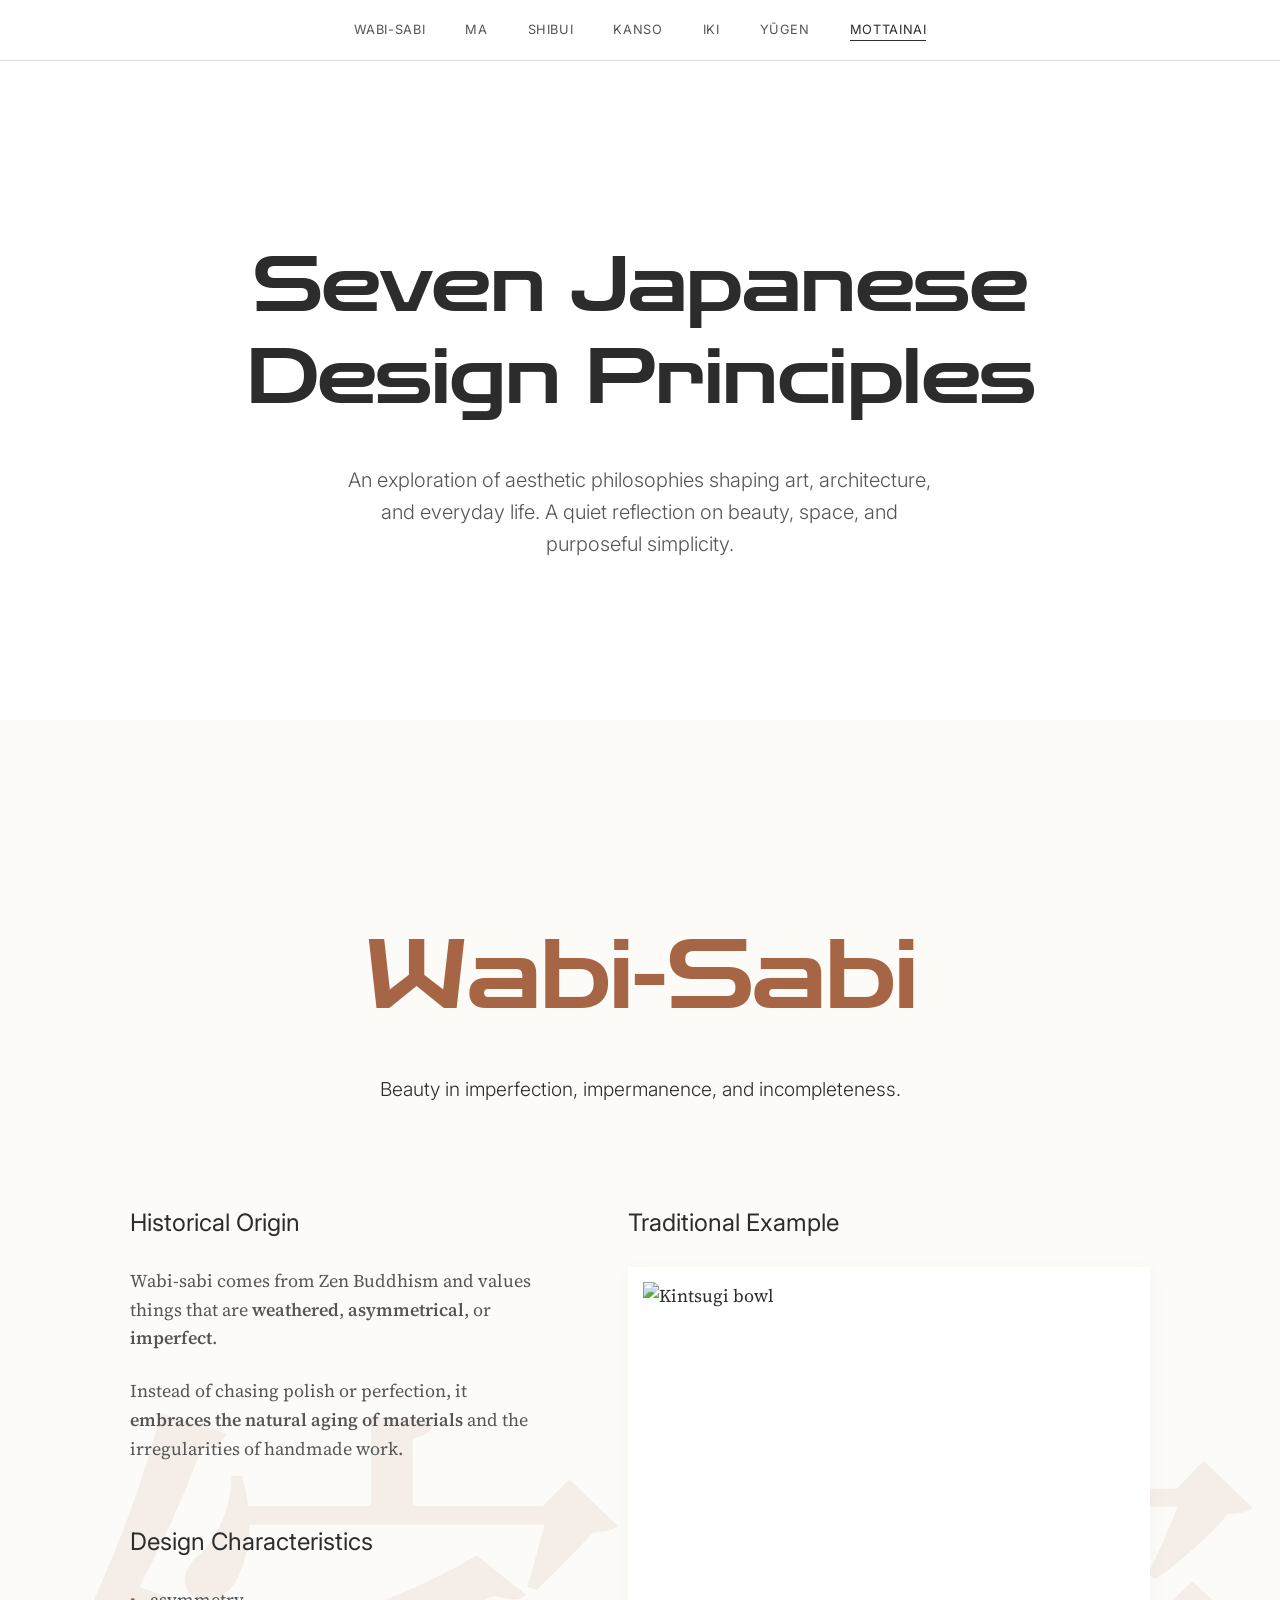
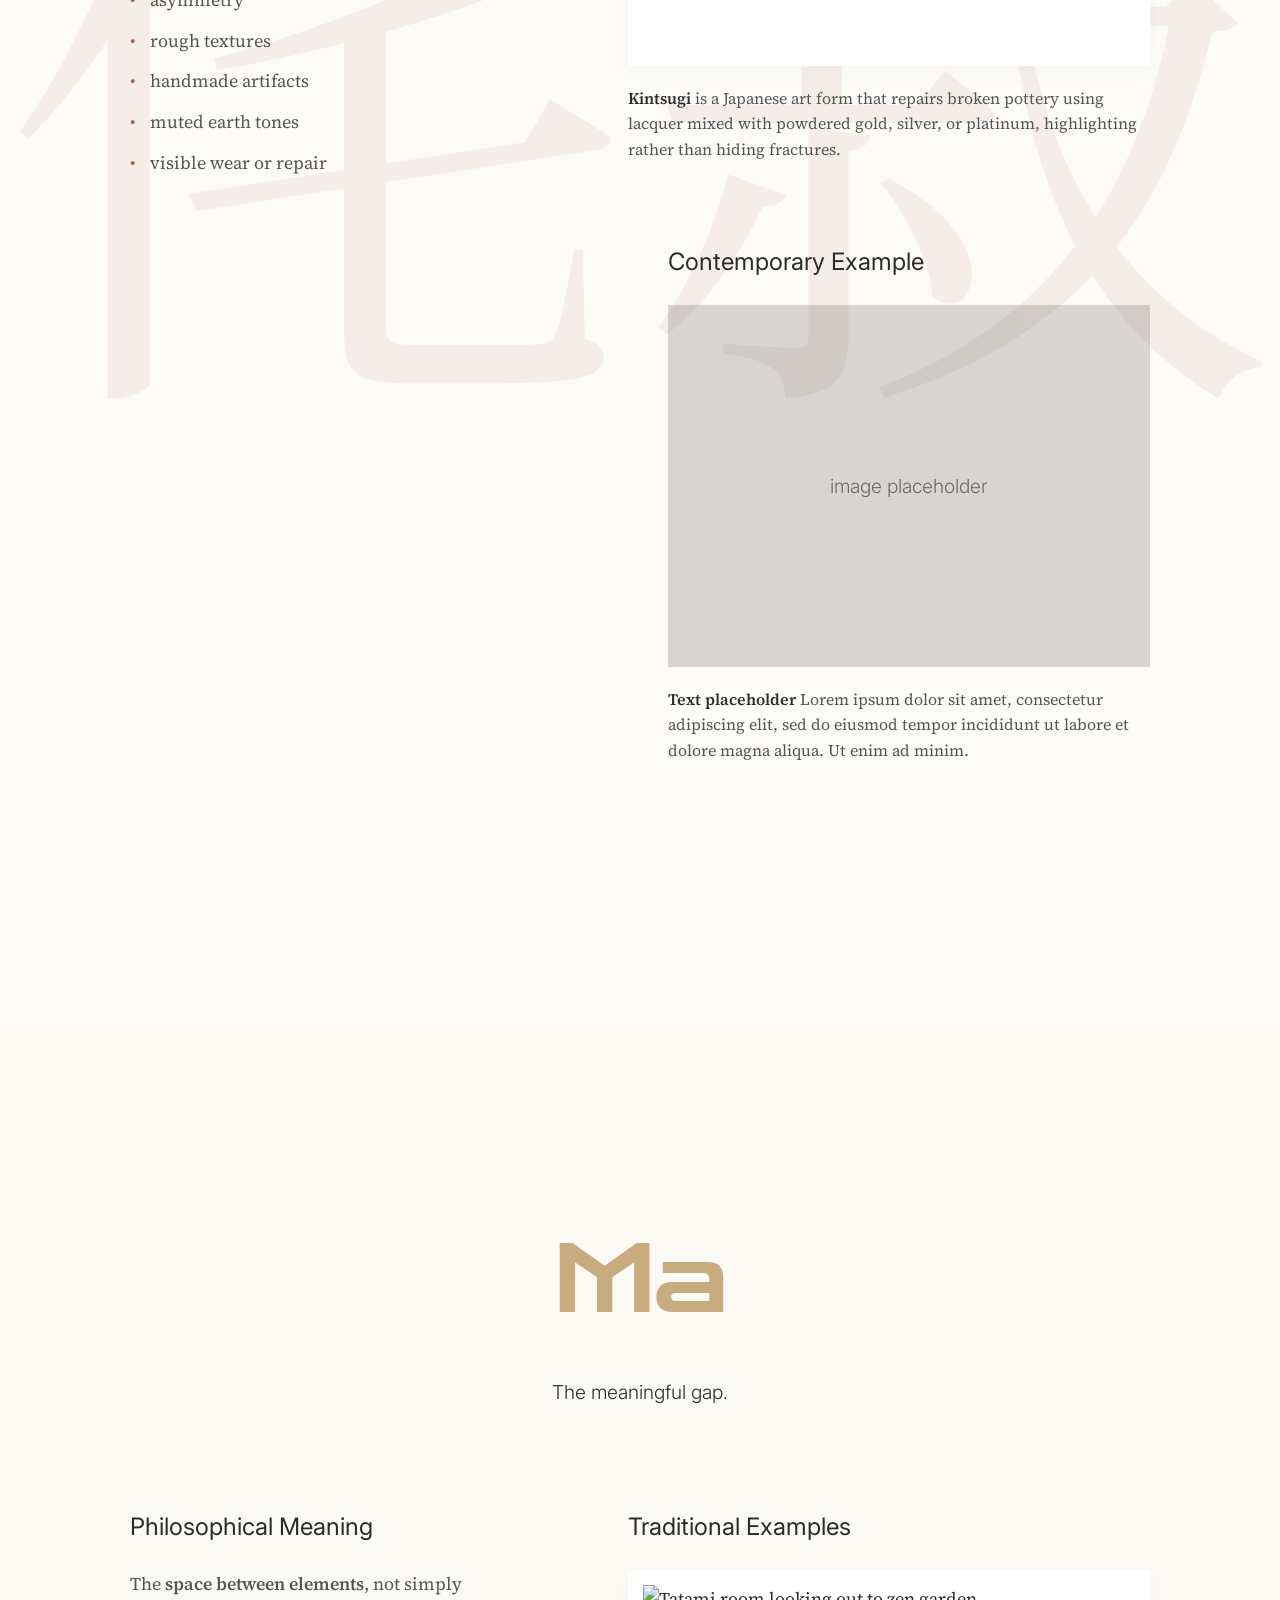
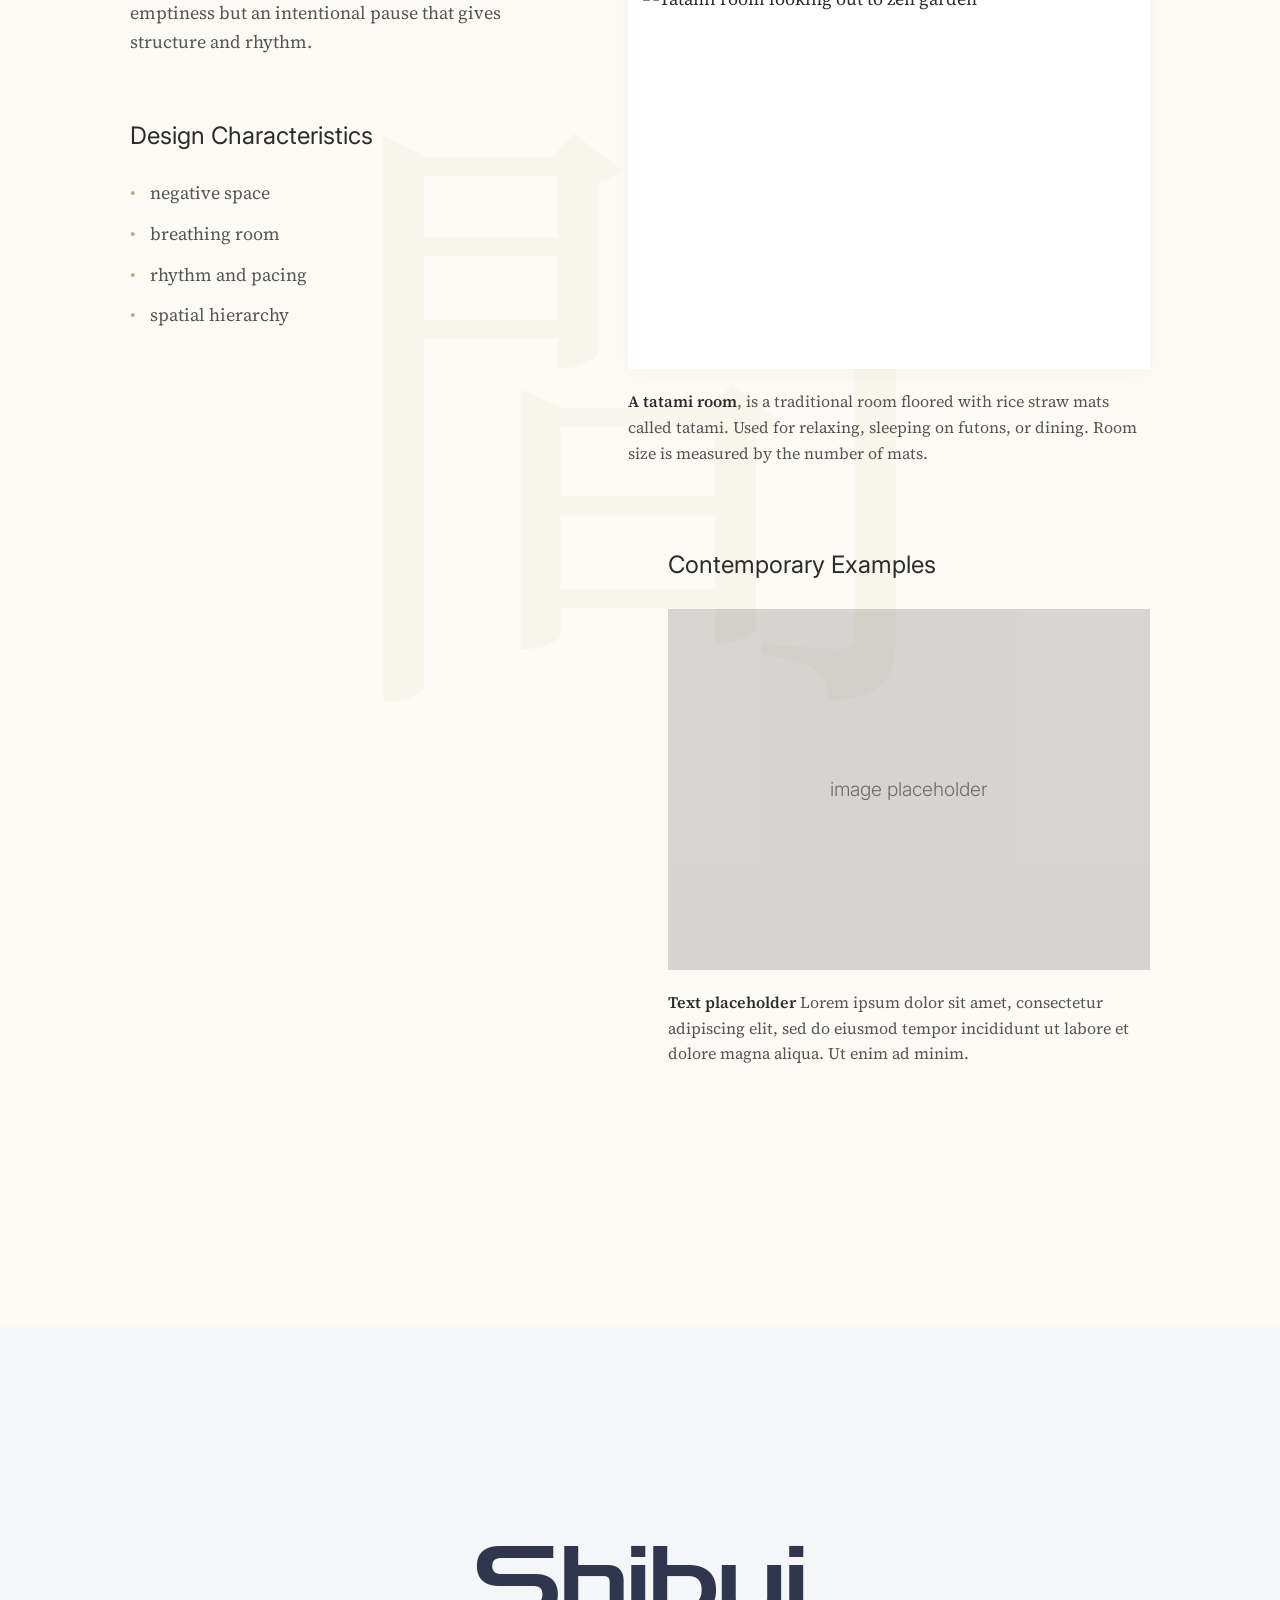
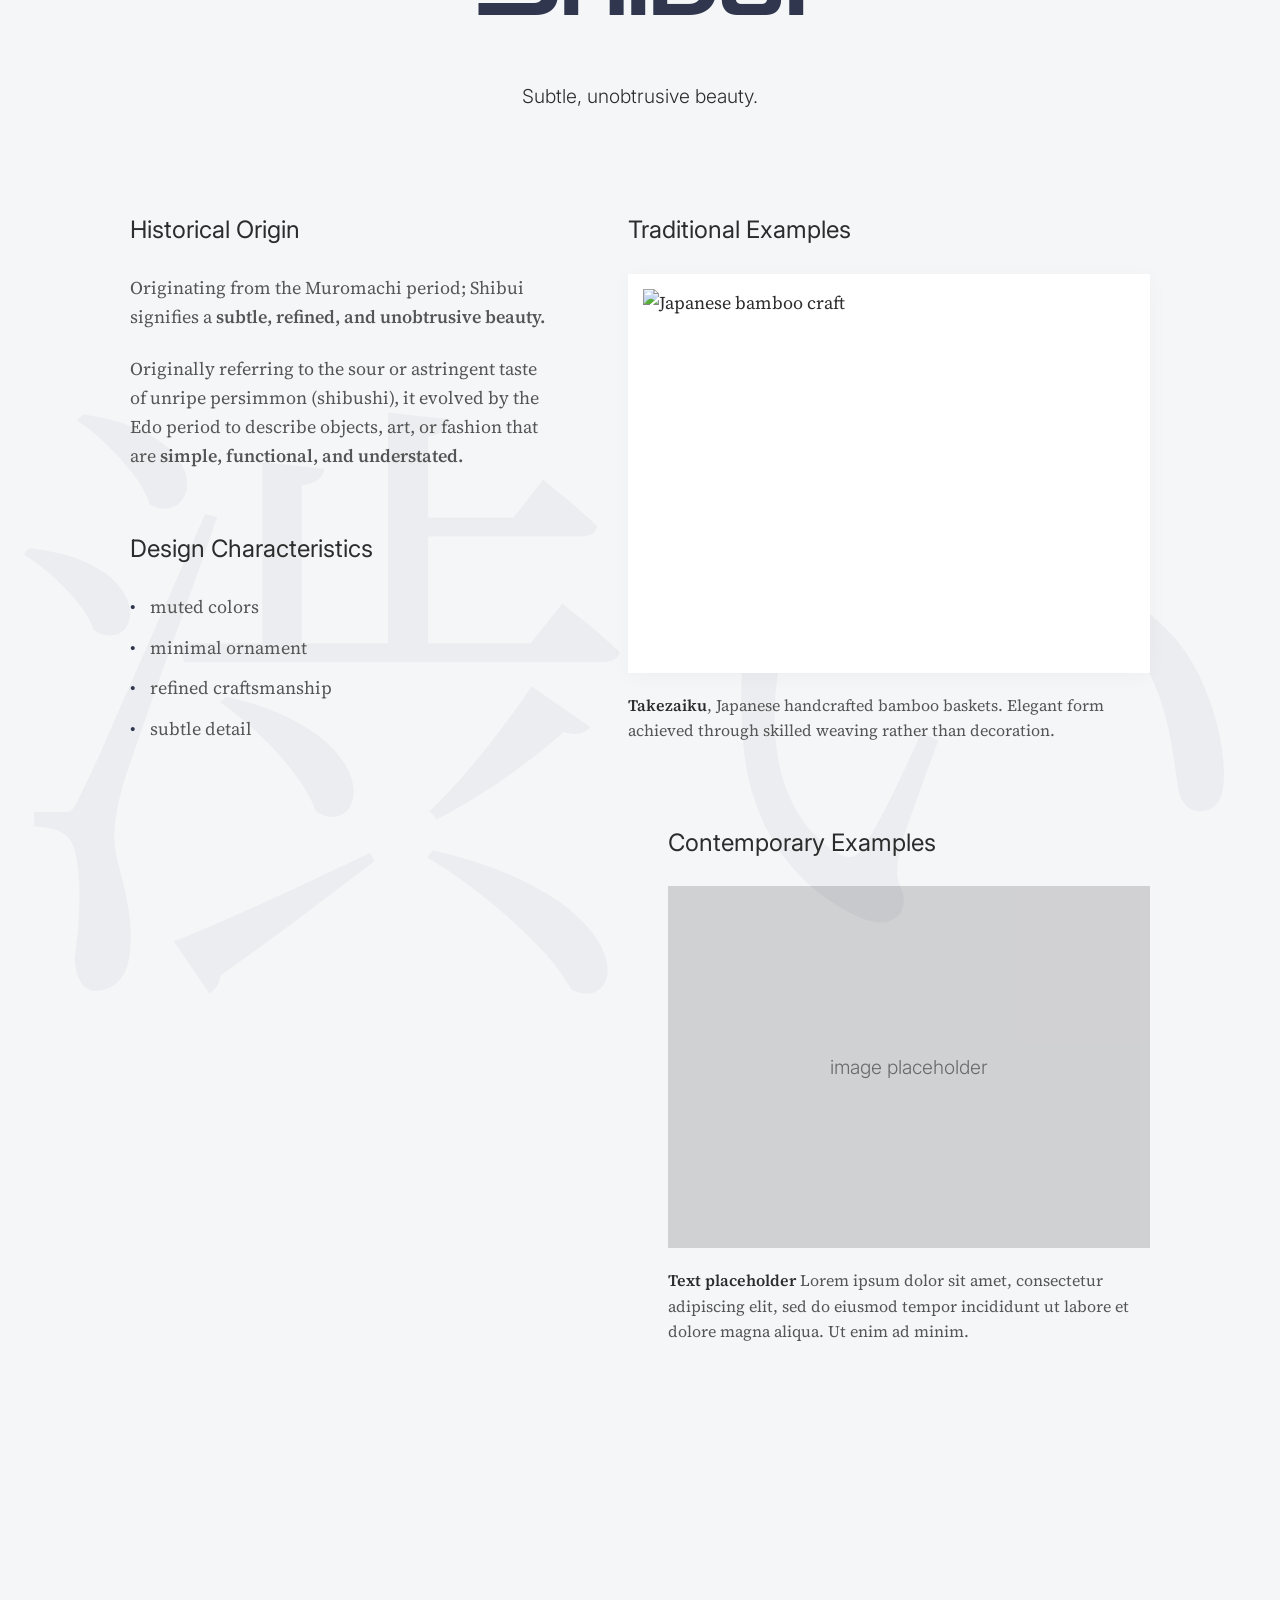
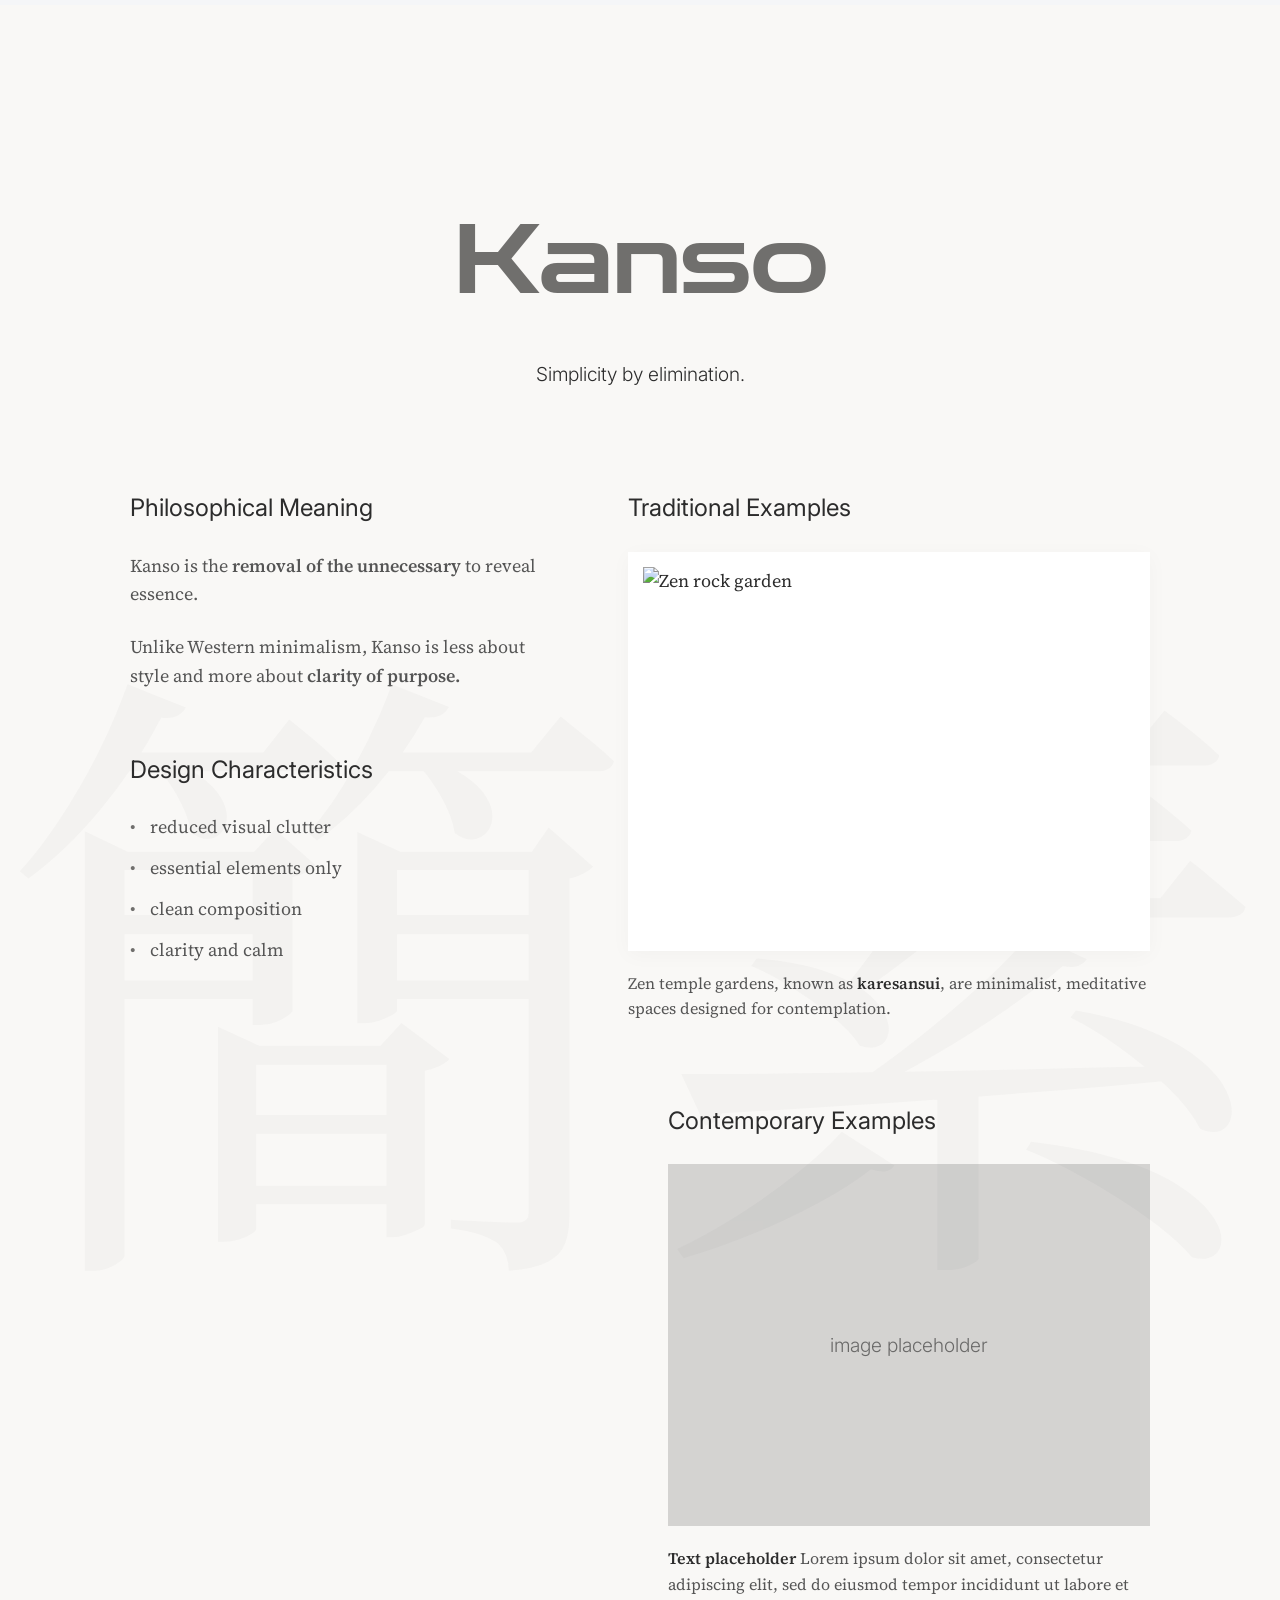
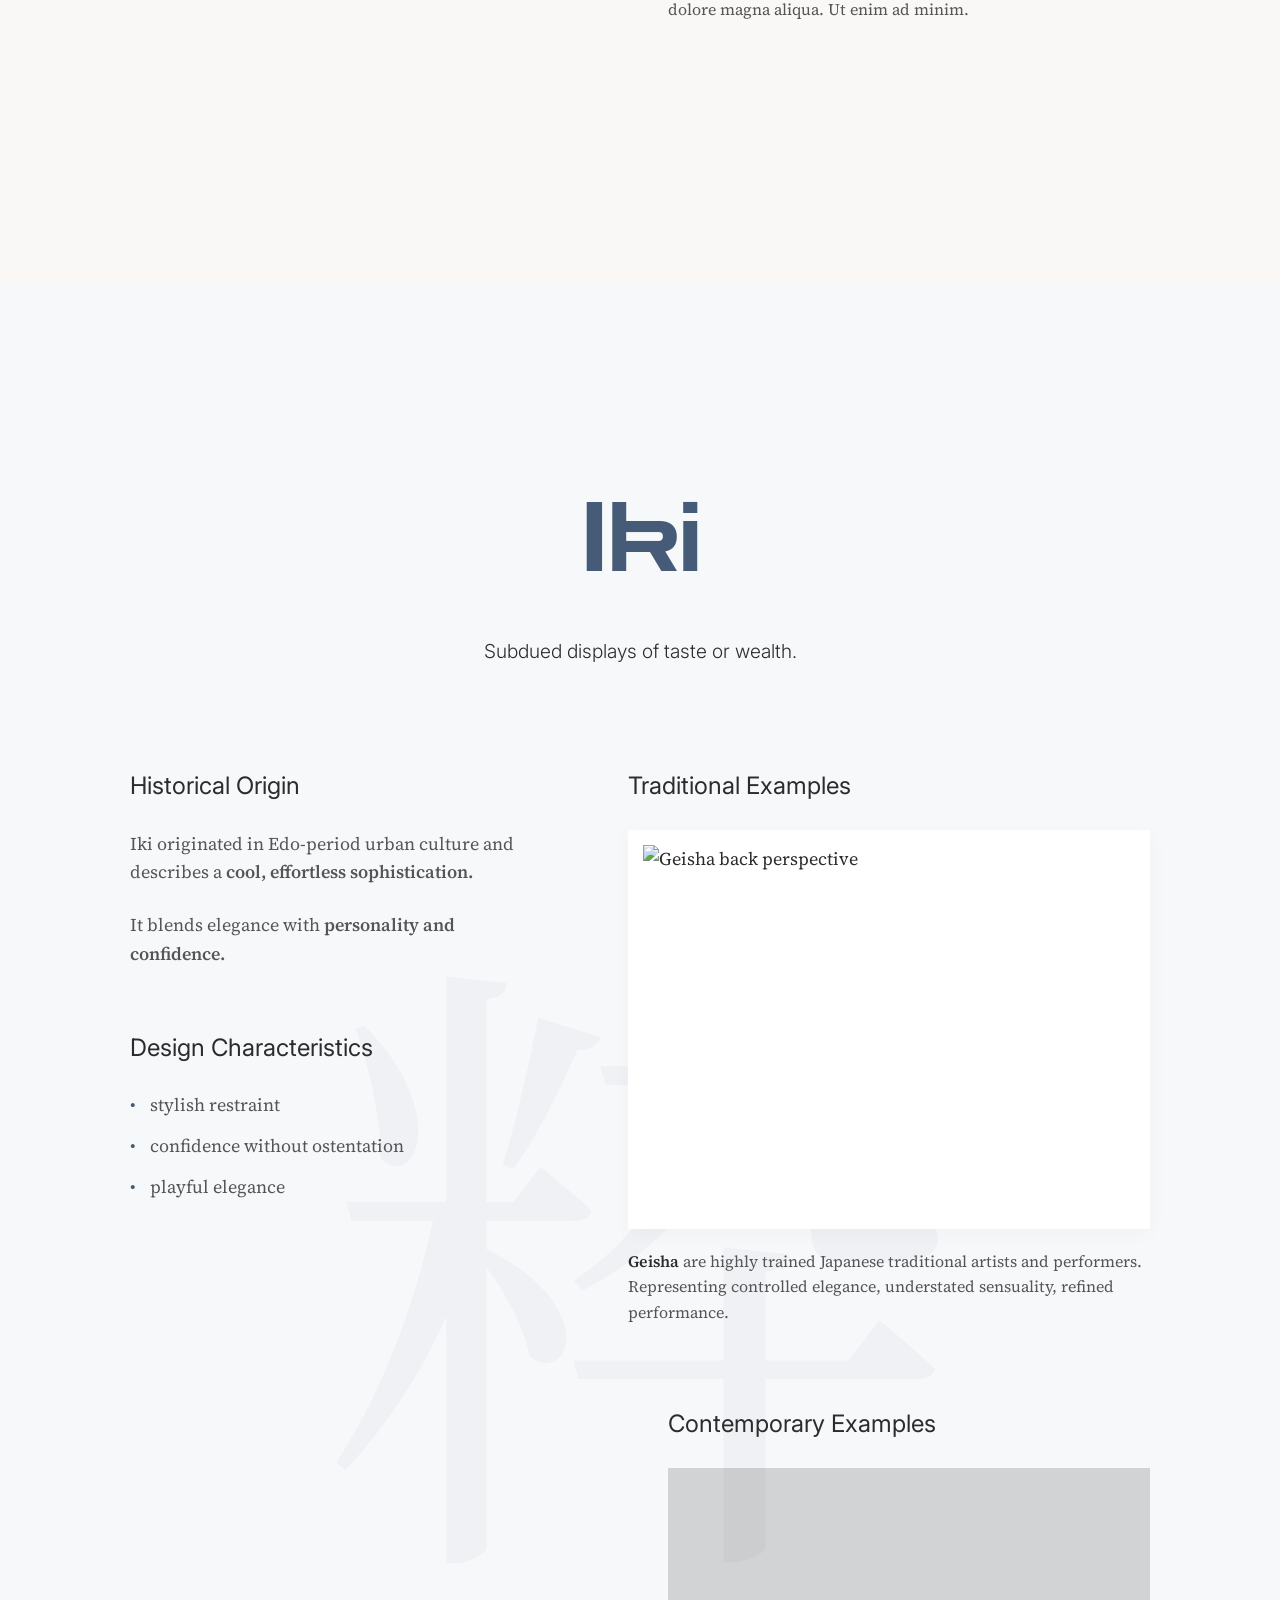
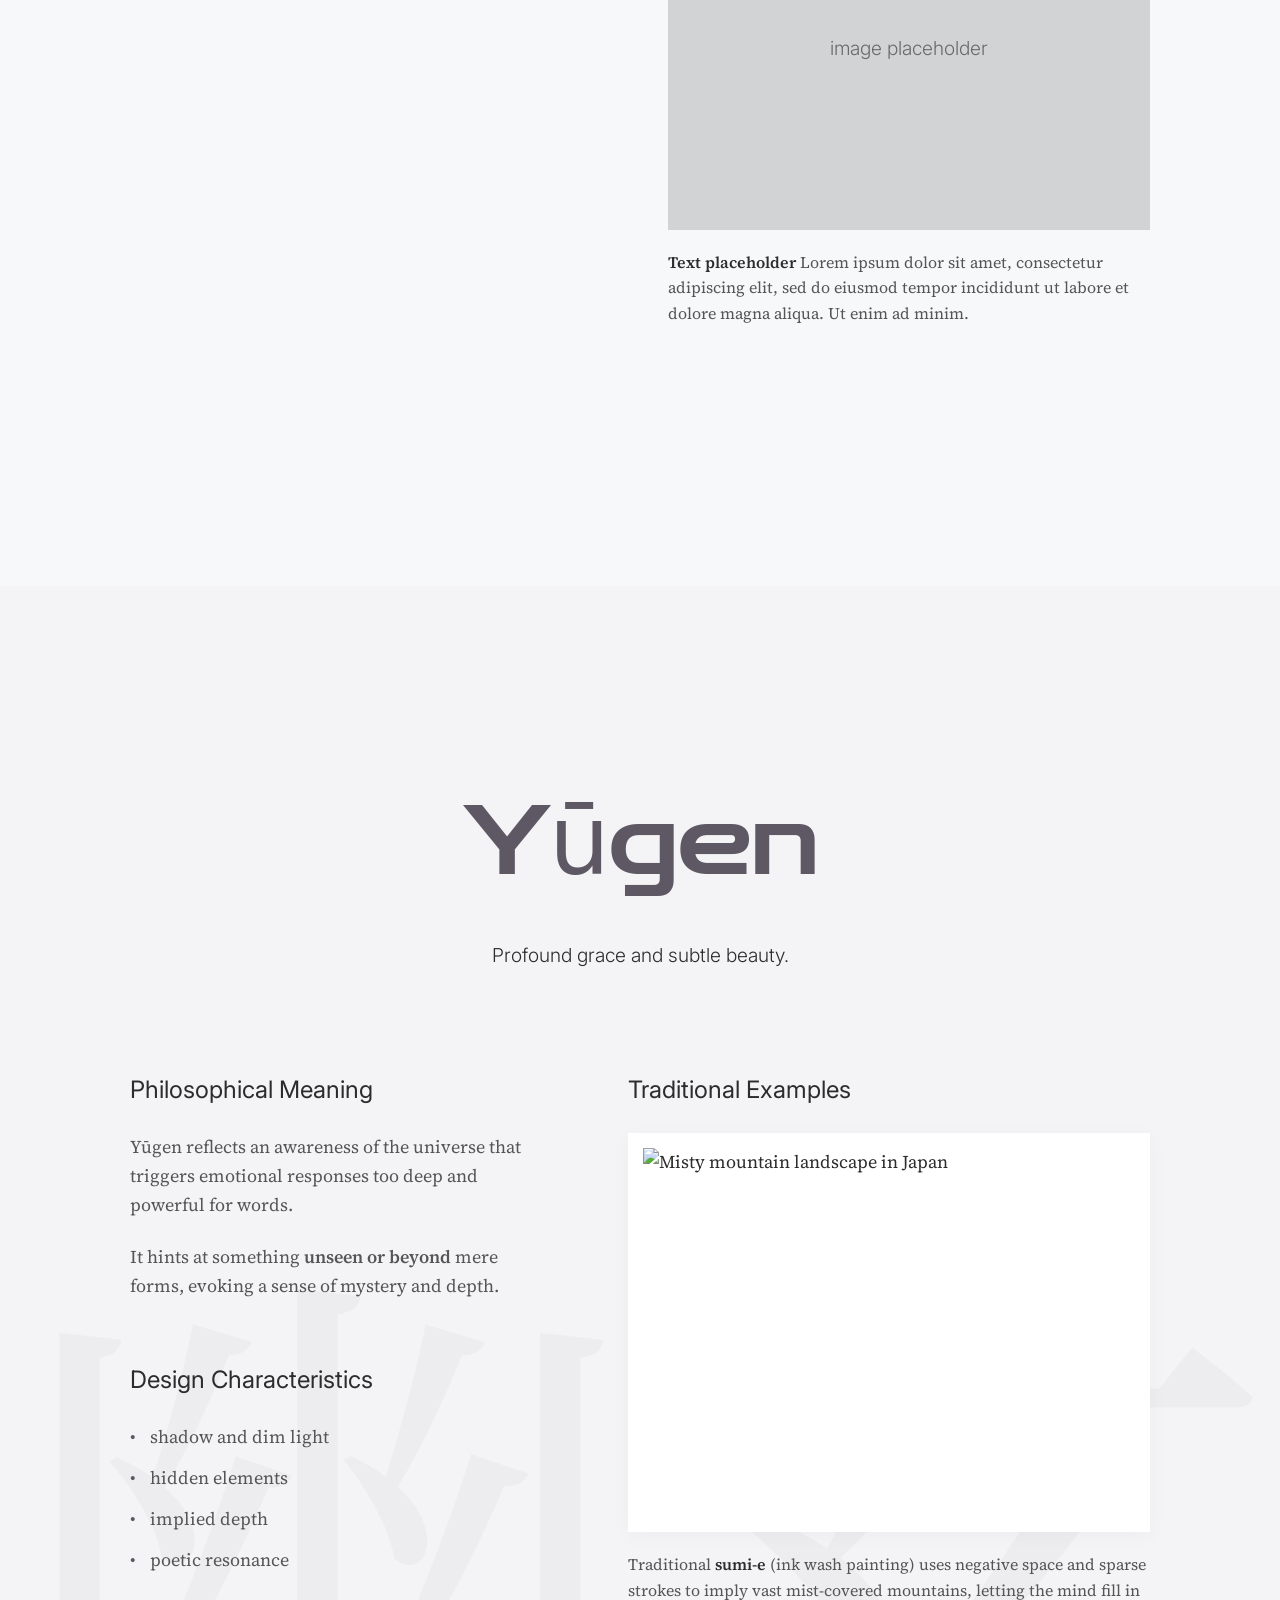
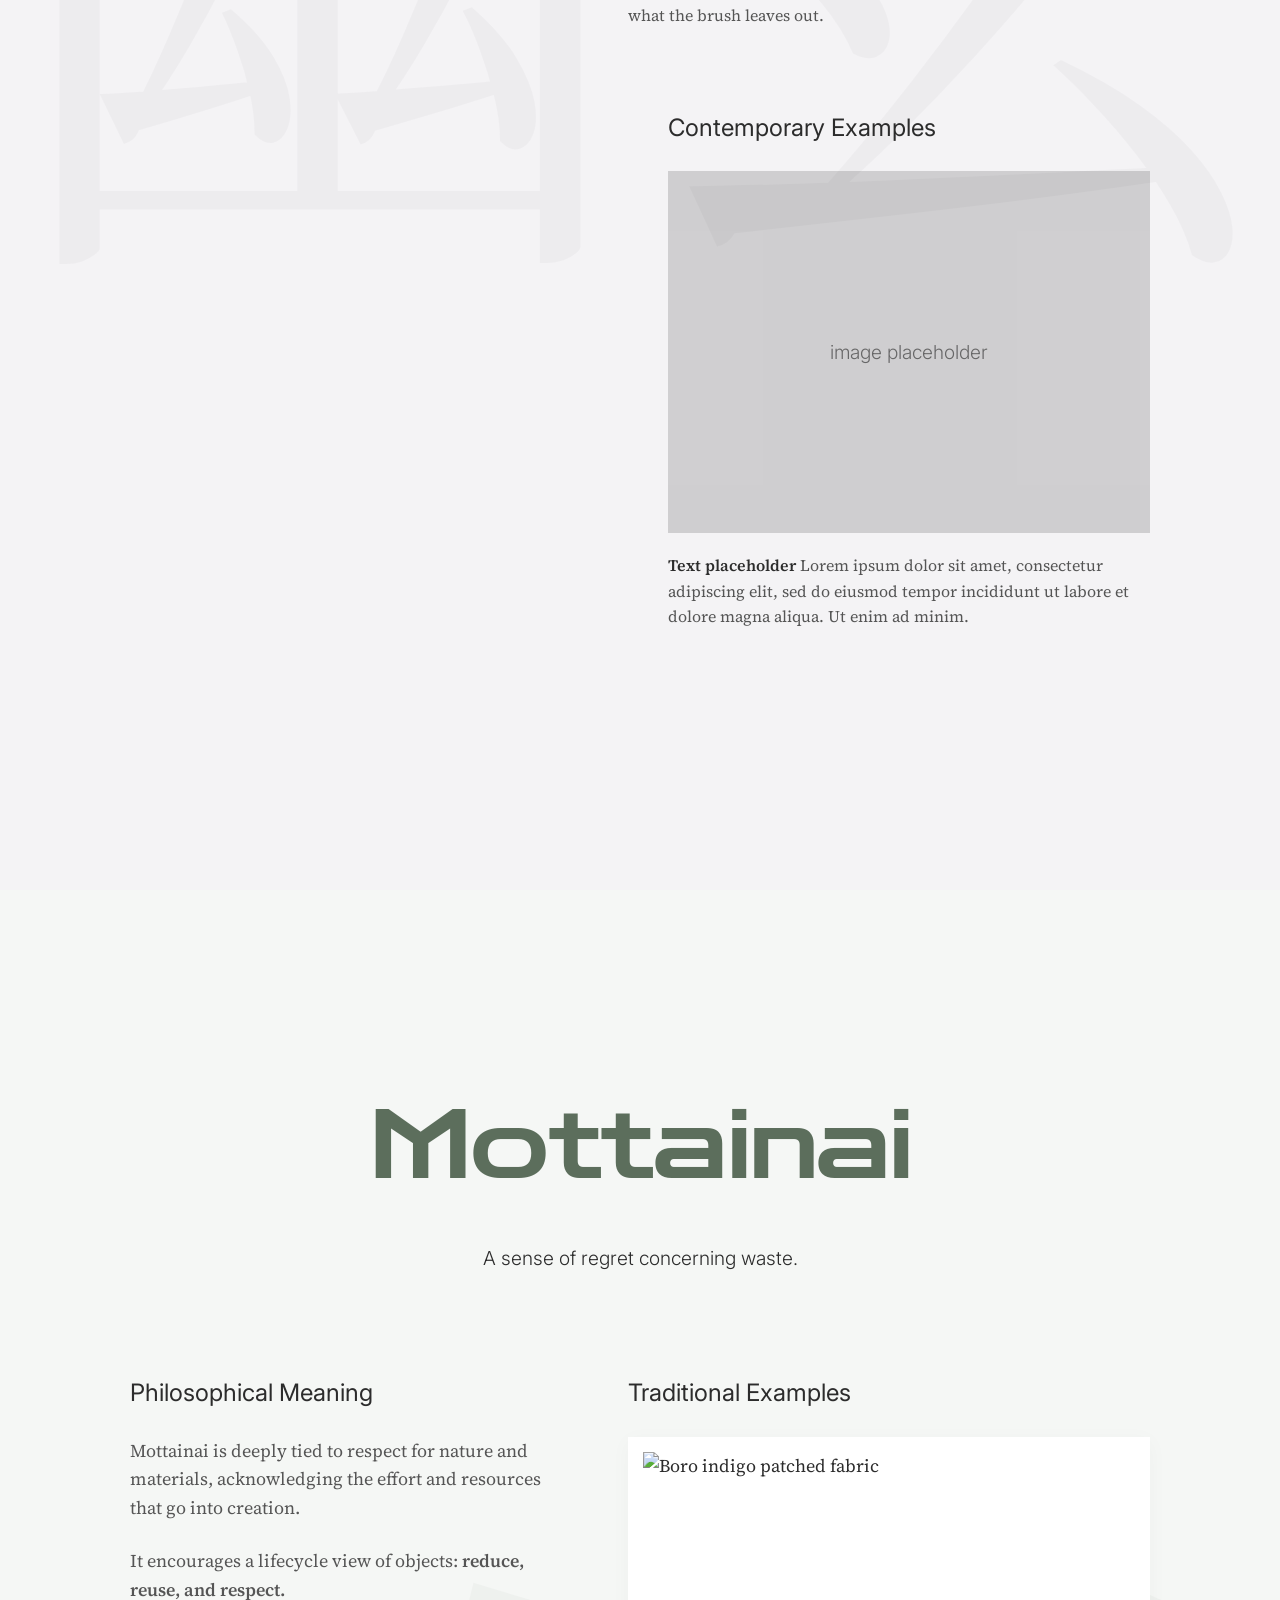
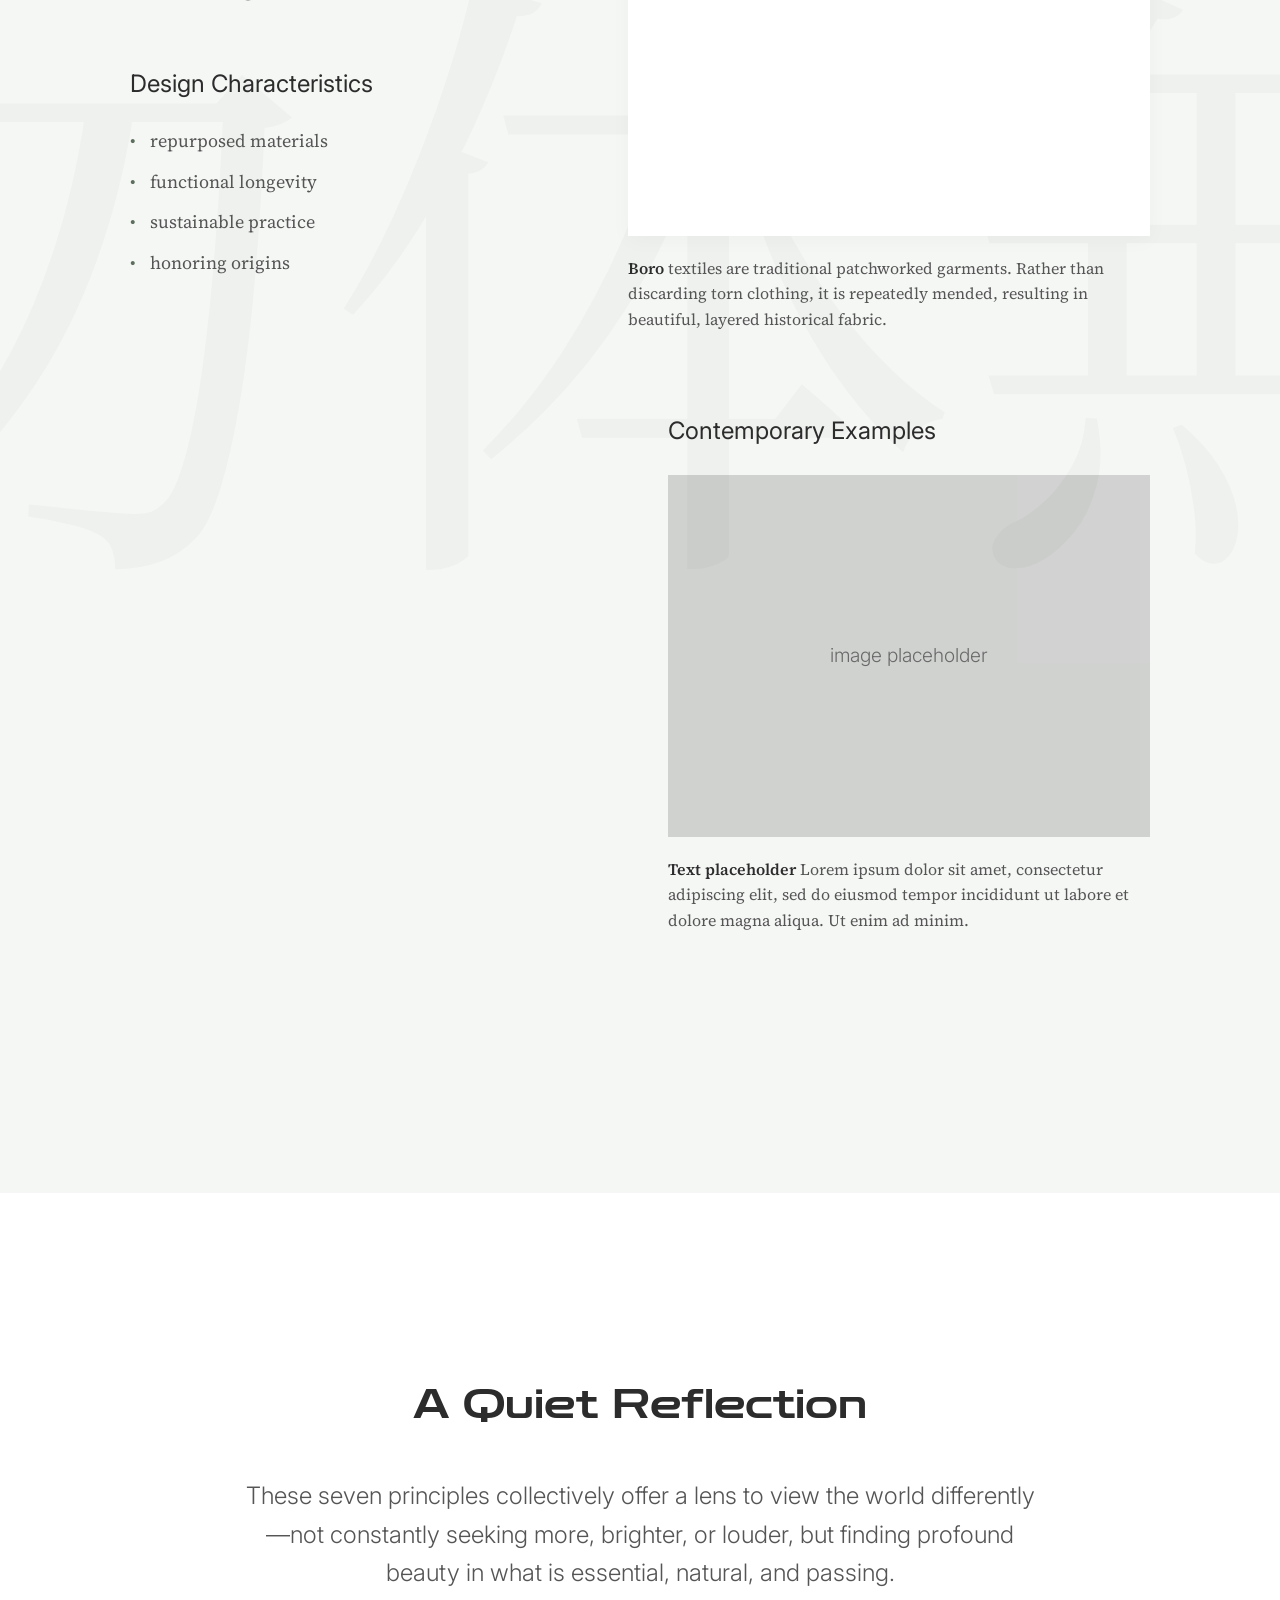
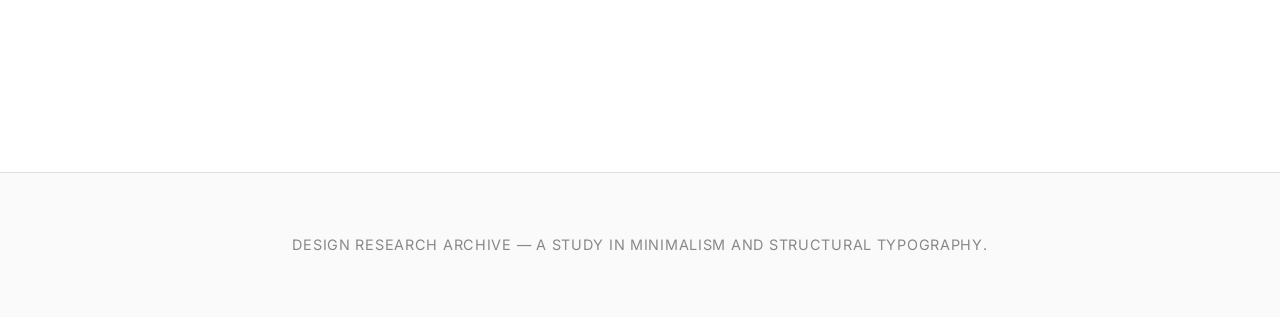
==== japan-study-abroad-project/index.html @ 60b107e5 "Add initial HTML structure, CSS styles, and JavaScript for navigation functionality" ====
<!DOCTYPE html>
<html lang="en">
<head>
    <meta charset="UTF-8">
    <meta name="viewport" content="width=device-width, initial-scale=1.0">
    <title>Japanese Design Principles</title>
    <meta name="description" content="A research archive exploring seven fundamental Japanese design principles.">
    <link rel="preconnect" href="https://fonts.googleapis.com">
    <link rel="preconnect" href="https://fonts.gstatic.com" crossorigin>
    <link href="https://fonts.googleapis.com/css2?family=Inter:wght@300;400&family=Noto+Serif+JP:wght@400;700&family=Source+Serif+4:ital,opsz,wght@0,8..60,400;0,8..60,600;1,8..60,400&family=Zen+Dots&display=swap" rel="stylesheet">
    <link rel="stylesheet" href="styles.css">
</head>
<body>
    <nav class="global-nav">
        <ul class="nav-links">
            <li><a href="#wabi-sabi">Wabi-Sabi</a></li>
            <li><a href="#ma">Ma</a></li>
            <li><a href="#shibui">Shibui</a></li>
            <li><a href="#kanso">Kanso</a></li>
            <li><a href="#iki">Iki</a></li>
            <li><a href="#yugen">Yūgen</a></li>
            <li><a href="#mottainai">Mottainai</a></li>
        </ul>
    </nav>

    <header class="hero">
        <div class="container">
            <h1>Seven Japanese<br>Design Principles</h1>
            <p class="hero-description">An exploration of aesthetic philosophies shaping art, architecture, and everyday life. A quiet reflection on beauty, space, and purposeful simplicity.</p>
        </div>
    </header>

    <main>
        <!-- SECTION 1: WABI-SABI -->
        <section id="wabi-sabi" class="principle-section theme-wabi">
            <div class="bg-kanji">侘寂</div>
            <div class="container">
                <div class="section-header">
                    <h2 class="title">Wabi-Sabi</h2>
                    <p class="subtitle">Beauty in imperfection, impermanence, and incompleteness.</p>
                </div>

                <div class="editorial-layout">
                    <div class="text-column">
                        <article class="content-block">
                            <h3>Historical Origin</h3>
                            <p>Wabi-sabi comes from Zen Buddhism and values things that are <strong>weathered</strong>, <strong>asymmetrical</strong>, or <strong>imperfect</strong>.</p>
                            <p>Instead of chasing polish or perfection, it <strong>embraces the natural aging of materials</strong> and the irregularities of handmade work.</p>
                        </article>

                        <article class="content-block">
                            <h3>Design Characteristics</h3>
                            <ul>
                                <li>asymmetry</li>
                                <li>rough textures</li>
                                <li>handmade artifacts</li>
                                <li>muted earth tones</li>
                                <li>visible wear or repair</li>
                            </ul>
                        </article>
                    </div>

                    <div class="visual-column">
                        <figure class="image-block traditional">
                            <h3>Traditional Example</h3>
                            <div class="img-wrapper">
                                <img src="https://images.unsplash.com/photo-1610705423854-34ddfdb42c16?q=80&w=800&auto=format&fit=crop" alt="Kintsugi bowl">
                            </div>
                            <figcaption><strong>Kintsugi</strong> is a Japanese art form that repairs broken pottery using lacquer mixed with powdered gold, silver, or platinum, highlighting rather than hiding fractures.</figcaption>
                        </figure>

                        <figure class="image-block contemporary">
                            <h3>Contemporary Example</h3>
                            <div class="img-placeholder">
                                <span>image placeholder</span>
                            </div>
                            <figcaption><strong>Text placeholder</strong> Lorem ipsum dolor sit amet, consectetur adipiscing elit, sed do eiusmod tempor incididunt ut labore et dolore magna aliqua. Ut enim ad minim.</figcaption>
                        </figure>
                    </div>
                </div>
            </div>
        </section>

        <!-- SECTION 2: MA -->
        <section id="ma" class="principle-section theme-ma">
            <div class="bg-kanji">間</div>
            <div class="container">
                <div class="section-header">
                    <h2 class="title">Ma</h2>
                    <p class="subtitle">The meaningful gap.</p>
                </div>

                <div class="editorial-layout">
                    <div class="text-column">
                        <article class="content-block">
                            <h3>Philosophical Meaning</h3>
                            <p>The <strong>space between elements</strong>, not simply emptiness but an intentional pause that gives structure and rhythm.</p>
                        </article>

                        <article class="content-block">
                            <h3>Design Characteristics</h3>
                            <ul>
                                <li>negative space</li>
                                <li>breathing room</li>
                                <li>rhythm and pacing</li>
                                <li>spatial hierarchy</li>
                            </ul>
                        </article>
                    </div>

                    <div class="visual-column">
                        <figure class="image-block traditional">
                            <h3>Traditional Examples</h3>
                            <div class="img-wrapper">
                                <img src="https://images.unsplash.com/photo-1493976040374-85c8e12f0c0e?q=80&w=800&auto=format&fit=crop" alt="Tatami room looking out to zen garden">
                            </div>
                            <figcaption><strong>A tatami room</strong>, is a traditional room floored with rice straw mats called tatami. Used for relaxing, sleeping on futons, or dining. Room size is measured by the number of mats.</figcaption>
                        </figure>

                        <figure class="image-block contemporary">
                            <h3>Contemporary Examples</h3>
                            <div class="img-placeholder">
                                <span>image placeholder</span>
                            </div>
                            <figcaption><strong>Text placeholder</strong> Lorem ipsum dolor sit amet, consectetur adipiscing elit, sed do eiusmod tempor incididunt ut labore et dolore magna aliqua. Ut enim ad minim.</figcaption>
                        </figure>
                    </div>
                </div>
            </div>
        </section>

        <!-- SECTION 3: SHIBUI -->
        <section id="shibui" class="principle-section theme-shibui">
            <div class="bg-kanji">渋い</div>
            <div class="container">
                <div class="section-header">
                    <h2 class="title">Shibui</h2>
                    <p class="subtitle">Subtle, unobtrusive beauty.</p>
                </div>

                <div class="editorial-layout">
                    <div class="text-column">
                        <article class="content-block">
                            <h3>Historical Origin</h3>
                            <p>Originating from the Muromachi period; Shibui signifies a <strong>subtle, refined, and unobtrusive beauty.</strong></p>
                            <p>Originally referring to the sour or astringent taste of unripe persimmon (shibushi), it evolved by the Edo period to describe objects, art, or fashion that are <strong>simple, functional, and understated.</strong></p>
                        </article>

                        <article class="content-block">
                            <h3>Design Characteristics</h3>
                            <ul>
                                <li>muted colors</li>
                                <li>minimal ornament</li>
                                <li>refined craftsmanship</li>
                                <li>subtle detail</li>
                            </ul>
                        </article>
                    </div>

                    <div class="visual-column">
                        <figure class="image-block traditional">
                            <h3>Traditional Examples</h3>
                            <div class="img-wrapper">
                                <img src="https://images.unsplash.com/photo-1619426021676-e177b944208b?q=80&w=800&auto=format&fit=crop" alt="Japanese bamboo craft">
                            </div>
                            <figcaption><strong>Takezaiku</strong>, Japanese handcrafted bamboo baskets. Elegant form achieved through skilled weaving rather than decoration.</figcaption>
                        </figure>

                        <figure class="image-block contemporary">
                            <h3>Contemporary Examples</h3>
                            <div class="img-placeholder">
                                <span>image placeholder</span>
                            </div>
                            <figcaption><strong>Text placeholder</strong> Lorem ipsum dolor sit amet, consectetur adipiscing elit, sed do eiusmod tempor incididunt ut labore et dolore magna aliqua. Ut enim ad minim.</figcaption>
                        </figure>
                    </div>
                </div>
            </div>
        </section>

        <!-- SECTION 4: KANSO -->
        <section id="kanso" class="principle-section theme-kanso">
            <div class="bg-kanji">簡素</div>
            <div class="container">
                <div class="section-header">
                    <h2 class="title">Kanso</h2>
                    <p class="subtitle">Simplicity by elimination.</p>
                </div>

                <div class="editorial-layout">
                    <div class="text-column">
                        <article class="content-block">
                            <h3>Philosophical Meaning</h3>
                            <p>Kanso is the <strong>removal of the unnecessary</strong> to reveal essence.</p>
                            <p>Unlike Western minimalism, Kanso is less about style and more about <strong>clarity of purpose.</strong></p>
                        </article>

                        <article class="content-block">
                            <h3>Design Characteristics</h3>
                            <ul>
                                <li>reduced visual clutter</li>
                                <li>essential elements only</li>
                                <li>clean composition</li>
                                <li>clarity and calm</li>
                            </ul>
                        </article>
                    </div>

                    <div class="visual-column">
                        <figure class="image-block traditional">
                            <h3>Traditional Examples</h3>
                            <div class="img-wrapper">
                                <img src="https://images.unsplash.com/photo-1596489431835-26307137b029?q=80&w=800&auto=format&fit=crop" alt="Zen rock garden">
                            </div>
                            <figcaption>Zen temple gardens, known as <strong>karesansui</strong>, are minimalist, meditative spaces designed for contemplation.</figcaption>
                        </figure>

                        <figure class="image-block contemporary">
                            <h3>Contemporary Examples</h3>
                            <div class="img-placeholder">
                                <span>image placeholder</span>
                            </div>
                            <figcaption><strong>Text placeholder</strong> Lorem ipsum dolor sit amet, consectetur adipiscing elit, sed do eiusmod tempor incididunt ut labore et dolore magna aliqua. Ut enim ad minim.</figcaption>
                        </figure>
                    </div>
                </div>
            </div>
        </section>

        <!-- SECTION 5: IKI -->
        <section id="iki" class="principle-section theme-iki">
            <div class="bg-kanji">粋</div>
            <div class="container">
                <div class="section-header">
                    <h2 class="title">Iki</h2>
                    <p class="subtitle">Subdued displays of taste or wealth.</p>
                </div>

                <div class="editorial-layout">
                    <div class="text-column">
                        <article class="content-block">
                            <h3>Historical Origin</h3>
                            <p>Iki originated in Edo-period urban culture and describes a <strong>cool, effortless sophistication.</strong></p>
                            <p>It blends elegance with <strong>personality and confidence.</strong></p>
                        </article>

                        <article class="content-block">
                            <h3>Design Characteristics</h3>
                            <ul>
                                <li>stylish restraint</li>
                                <li>confidence without ostentation</li>
                                <li>playful elegance</li>
                            </ul>
                        </article>
                    </div>

                    <div class="visual-column">
                        <figure class="image-block traditional">
                            <h3>Traditional Examples</h3>
                            <div class="img-wrapper">
                                <img src="https://images.unsplash.com/photo-1528362621-eea3ea22e118?q=80&w=800&auto=format&fit=crop" alt="Geisha back perspective">
                            </div>
                            <figcaption><strong>Geisha</strong> are highly trained Japanese traditional artists and performers. Representing controlled elegance, understated sensuality, refined performance.</figcaption>
                        </figure>

                        <figure class="image-block contemporary">
                            <h3>Contemporary Examples</h3>
                            <div class="img-placeholder">
                                <span>image placeholder</span>
                            </div>
                            <figcaption><strong>Text placeholder</strong> Lorem ipsum dolor sit amet, consectetur adipiscing elit, sed do eiusmod tempor incididunt ut labore et dolore magna aliqua. Ut enim ad minim.</figcaption>
                        </figure>
                    </div>
                </div>
            </div>
        </section>

        <!-- SECTION 6: YUGEN -->
        <section id="yugen" class="principle-section theme-yugen">
            <div class="bg-kanji">幽玄</div>
            <div class="container">
                <div class="section-header">
                    <h2 class="title">Yūgen</h2>
                    <p class="subtitle">Profound grace and subtle beauty.</p>
                </div>

                <div class="editorial-layout">
                    <div class="text-column">
                        <article class="content-block">
                            <h3>Philosophical Meaning</h3>
                            <p>Yūgen reflects an awareness of the universe that triggers emotional responses too deep and powerful for words.</p>
                            <p>It hints at something <strong>unseen or beyond</strong> mere forms, evoking a sense of mystery and depth.</p>
                        </article>

                        <article class="content-block">
                            <h3>Design Characteristics</h3>
                            <ul>
                                <li>shadow and dim light</li>
                                <li>hidden elements</li>
                                <li>implied depth</li>
                                <li>poetic resonance</li>
                            </ul>
                        </article>
                    </div>

                    <div class="visual-column">
                        <figure class="image-block traditional">
                            <h3>Traditional Examples</h3>
                            <div class="img-wrapper">
                                <img src="https://images.unsplash.com/photo-1505322022379-7c3353ee6291?q=80&w=800&auto=format&fit=crop" alt="Misty mountain landscape in Japan">
                            </div>
                            <figcaption>Traditional <strong>sumi-e</strong> (ink wash painting) uses negative space and sparse strokes to imply vast mist-covered mountains, letting the mind fill in what the brush leaves out.</figcaption>
                        </figure>

                        <figure class="image-block contemporary">
                            <h3>Contemporary Examples</h3>
                            <div class="img-placeholder">
                                <span>image placeholder</span>
                            </div>
                            <figcaption><strong>Text placeholder</strong> Lorem ipsum dolor sit amet, consectetur adipiscing elit, sed do eiusmod tempor incididunt ut labore et dolore magna aliqua. Ut enim ad minim.</figcaption>
                        </figure>
                    </div>
                </div>
            </div>
        </section>

        <!-- SECTION 7: MOTTAINAI -->
        <section id="mottainai" class="principle-section theme-mottainai">
            <div class="bg-kanji">勿体無</div>
            <div class="container">
                <div class="section-header">
                    <h2 class="title">Mottainai</h2>
                    <p class="subtitle">A sense of regret concerning waste.</p>
                </div>

                <div class="editorial-layout">
                    <div class="text-column">
                        <article class="content-block">
                            <h3>Philosophical Meaning</h3>
                            <p>Mottainai is deeply tied to respect for nature and materials, acknowledging the effort and resources that go into creation.</p>
                            <p>It encourages a lifecycle view of objects: <strong>reduce, reuse, and respect.</strong></p>
                        </article>

                        <article class="content-block">
                            <h3>Design Characteristics</h3>
                            <ul>
                                <li>repurposed materials</li>
                                <li>functional longevity</li>
                                <li>sustainable practice</li>
                                <li>honoring origins</li>
                            </ul>
                        </article>
                    </div>

                    <div class="visual-column">
                        <figure class="image-block traditional">
                            <h3>Traditional Examples</h3>
                            <div class="img-wrapper">
                                <img src="https://images.unsplash.com/photo-1558904541-efa843a96f09?q=80&w=800&auto=format&fit=crop" alt="Boro indigo patched fabric">
                            </div>
                            <figcaption><strong>Boro</strong> textiles are traditional patchworked garments. Rather than discarding torn clothing, it is repeatedly mended, resulting in beautiful, layered historical fabric.</figcaption>
                        </figure>

                        <figure class="image-block contemporary">
                            <h3>Contemporary Examples</h3>
                            <div class="img-placeholder">
                                <span>image placeholder</span>
                            </div>
                            <figcaption><strong>Text placeholder</strong> Lorem ipsum dolor sit amet, consectetur adipiscing elit, sed do eiusmod tempor incididunt ut labore et dolore magna aliqua. Ut enim ad minim.</figcaption>
                        </figure>
                    </div>
                </div>
            </div>
        </section>

        <section class="closing-reflection">
            <div class="container">
                <h2>A Quiet Reflection</h2>
                <p>These seven principles collectively offer a lens to view the world differently—not constantly seeking more, brighter, or louder, but finding profound beauty in what is essential, natural, and passing.</p>
            </div>
        </section>
    </main>

    <footer>
        <div class="container">
            <p>Design Research Archive &mdash; A study in minimalism and structural typography.</p>
        </div>
    </footer>

    <script src="script.js"></script>
</body>
</html>
---- japan-study-abroad-project/styles.css ----
/* =========================================
   VARIABLES & THEMING
   ========================================= */
   :root {
    /* Base Typography Hierarchy */
    --font-display: 'Noto Serif JP', serif;
    --font-title: 'Zen Dots', system-ui;
    --font-heading: 'Inter', sans-serif;
    --font-body: 'Source Serif 4', serif;

    /* Base Colors */
    --color-text-main: #2C2C2C;
    --color-text-muted: #555555;
    --color-nav-border: #E0E0E0;

    /* Layout Constraints */
    --max-width: 1100px;
    --section-padding-large: 180px;
    --section-padding-mobile: 100px;

    /* Theme Tokens (will be overridden by section classes) */
    --theme-bg: #FFFFFF;
    --theme-accent: #2C2C2C;
    --theme-kanji-opacity: 0.04;
}

/* Principle Specific Colors */
.theme-wabi {
    --theme-bg: #FDFBF7;
    --theme-accent: #A66646; /* Warm earth tone */
    --theme-kanji-opacity: 0.08;
}

.theme-ma {
    --theme-bg: #FCFAF5;
    --theme-accent: #C8AB7F; /* Soft gold/tan */
    --theme-kanji-opacity: 0.06;
}

.theme-shibui {
    --theme-bg: #F5F6F8;
    --theme-accent: #2F364E; /* Slate dark blue */
}

.theme-kanso {
    --theme-bg: #F9F8F6;
    --theme-accent: #706F6D; /* Warm grey */
}

.theme-iki {
    --theme-bg: #F7F8FA;
    --theme-accent: #455B77; /* Deep muted blue */
}

.theme-yugen {
    --theme-bg: #F4F3F5;
    --theme-accent: #5E5865; /* Muted violet/gray */
}

.theme-mottainai {
    --theme-bg: #F5F7F5;
    --theme-accent: #5C6E5C; /* Soft moss green */
}

/* =========================================
   GLOBAL RESETS & TYPOGRAPHY
   ========================================= */
* {
    margin: 0;
    padding: 0;
    box-sizing: border-box;
}

html {
    scroll-behavior: smooth;
    font-size: 16px;
    color: var(--color-text-main);
    background-color: #FFFFFF;
}

body {
    font-family: var(--font-body);
    line-height: 1.6;
    font-size: 1.125rem;
    -webkit-font-smoothing: antialiased;
    -moz-osx-font-smoothing: grayscale;
}

h1, h2, h3, h4, h5, h6 {
    font-weight: normal;
}

strong {
    font-weight: 600;
}

ul {
    list-style: none;
}

a {
    text-decoration: none;
    color: inherit;
}

.container {
    max-width: var(--max-width);
    margin: 0 auto;
    padding: 0 40px;
    position: relative;
    z-index: 2;
}

/* =========================================
   NAVIGATION
   ========================================= */
.global-nav {
    position: fixed;
    top: 0;
    left: 0;
    width: 100%;
    background-color: rgba(255, 255, 255, 0.95);
    backdrop-filter: blur(8px);
    border-bottom: 1px solid var(--color-nav-border);
    z-index: 100;
    padding: 20px 0;
    transition: background-color 0.4s ease;
}

.nav-links {
    display: flex;
    justify-content: center;
    gap: 40px;
    font-family: var(--font-heading);
    font-size: 0.8rem;
    text-transform: uppercase;
    letter-spacing: 0.05em;
}

.nav-links a {
    position: relative;
    padding-bottom: 4px;
    color: var(--color-text-muted);
    transition: color 0.3s ease;
}

.nav-links a:hover,
.nav-links a.active {
    color: var(--color-text-main);
}

.nav-links a::after {
    content: '';
    position: absolute;
    bottom: 0;
    left: 0;
    width: 0%;
    height: 1px;
    background-color: var(--color-text-main);
    transition: width 0.3s ease;
}

.nav-links a.active::after {
    width: 100%;
}

/* =========================================
   HERO SECTION
   ========================================= */
.hero {
    min-height: 80vh;
    display: flex;
    align-items: center;
    justify-content: center;
    text-align: center;
    padding-top: 80px; /* Offset for nav */
}

.hero h1 {
    font-family: var(--font-title);
    font-size: clamp(3rem, 6vw, 5rem);
    line-height: 1.2;
    margin-bottom: 40px;
    letter-spacing: -0.02em;
}

.hero-description {
    font-family: var(--font-heading);
    font-size: 1.25rem;
    font-weight: 300;
    color: var(--color-text-muted);
    max-width: 600px;
    margin: 0 auto;
    line-height: 1.6;
}

/* =========================================
   PRINCIPLE SECTIONS
   ========================================= */
.principle-section {
    position: relative;
    padding: var(--section-padding-large) 0;
    background-color: var(--theme-bg);
    overflow: hidden; /* Contains the large kanji */
    transition: background-color 0.8s ease;
}

/* Background Kanji typography system */
.bg-kanji {
    font-family: var(--font-display);
    position: absolute;
    top: 50%;
    left: 50%;
    transform: translate(-50%, -50%);
    font-size: clamp(20rem, 50vw, 40rem);
    line-height: 1;
    color: var(--theme-accent);
    opacity: var(--theme-kanji-opacity);
    user-select: none;
    white-space: nowrap;
    z-index: 1;
    pointer-events: none;
}

.section-header {
    text-align: center;
    margin-bottom: 100px;
}

.section-header .title {
    font-family: var(--font-title);
    font-size: clamp(3.5rem, 8vw, 6rem);
    color: var(--theme-accent);
    margin-bottom: 20px;
    letter-spacing: -0.02em;
}

.section-header .subtitle {
    font-family: var(--font-heading);
    font-size: 1.2rem;
    font-weight: 300;
    color: var(--color-text-main);
}

/* =========================================
   EDITORIAL LAYOUT SYSTEM
   ========================================= */
.editorial-layout {
    display: grid;
    grid-template-columns: 4fr 5fr;
    gap: 80px;
    align-items: start;
}

.content-block {
    margin-bottom: 60px;
}

.content-block h3, 
.image-block h3 {
    font-family: var(--font-heading);
    font-size: 1.5rem;
    font-weight: 400;
    margin-bottom: 24px;
    color: var(--color-text-main);
}

.content-block p {
    margin-bottom: 24px;
    color: var(--color-text-muted);
}

.content-block ul {
    list-style-type: none;
    padding-left: 0;
}

.content-block ul li {
    position: relative;
    padding-left: 20px;
    margin-bottom: 12px;
    color: var(--color-text-muted);
}

.content-block ul li::before {
    content: '•';
    position: absolute;
    left: 0;
    color: var(--theme-accent);
}

/* =========================================
   IMAGE TREATMENT
   ========================================= */
.image-block {
    margin-bottom: 80px;
    display: flex;
    flex-direction: column;
}

.image-block.contemporary {
    padding-left: 40px; /* Asymmetrical grid shift */
}

.img-wrapper {
    width: 100%;
    position: relative;
    overflow: hidden;
    background-color: #EAEAEA;
    padding: 15px; /* Subtle editorial framing */
    background: #FFFFFF;
    box-shadow: 0 4px 20px rgba(0,0,0,0.03);
    margin-bottom: 20px;
}

.img-wrapper img {
    width: 100%;
    height: auto;
    object-fit: cover;
    aspect-ratio: 4/3;
    display: block;
    mix-blend-mode: multiply; /* Helps ground images in their bg */
}

/* Placeholder for Contemporary Sections */
.img-placeholder {
    width: 100%;
    aspect-ratio: 4/3;
    background-color: rgba(0,0,0,0.15);
    display: flex;
    align-items: center;
    justify-content: center;
    margin-bottom: 20px;
}

.img-placeholder span {
    font-family: var(--font-heading);
    color: rgba(0,0,0,0.5);
    font-size: 1.2rem;
    font-weight: 300;
}

figcaption {
    font-family: var(--font-body);
    font-size: 1rem;
    line-height: 1.6;
    color: var(--color-text-muted);
}

figcaption strong {
    color: var(--color-text-main);
}

/* =========================================
   CLOSING REFLECTION & FOOTER
   ========================================= */
.closing-reflection {
    padding: var(--section-padding-large) 0;
    text-align: center;
    background-color: #FFFFFF;
}

.closing-reflection h2 {
    font-family: var(--font-title);
    font-size: 2.5rem;
    margin-bottom: 40px;
}

.closing-reflection p {
    font-family: var(--font-heading);
    font-weight: 300;
    font-size: 1.5rem;
    max-width: 800px;
    margin: 0 auto;
    color: var(--color-text-muted);
    line-height: 1.6;
}

footer {
    padding: 60px 0;
    text-align: center;
    background-color: #FAFAFA;
    border-top: 1px solid var(--color-nav-border);
}

footer p {
    font-family: var(--font-heading);
    font-size: 0.9rem;
    color: #888888;
    text-transform: uppercase;
    letter-spacing: 0.05em;
}

/* =========================================
   RESPONSIVE DESIGN
   ========================================= */
@media (max-width: 900px) {
    .editorial-layout {
        grid-template-columns: 1fr;
        gap: 60px;
    }

    .image-block.contemporary {
        padding-left: 0;
    }
    
    .nav-links {
        gap: 20px;
        flex-wrap: wrap;
    }
    
    .principle-section {
        padding: var(--section-padding-mobile) 0;
    }
    
    .bg-kanji {
        font-size: clamp(15rem, 80vw, 30rem);
    }
}
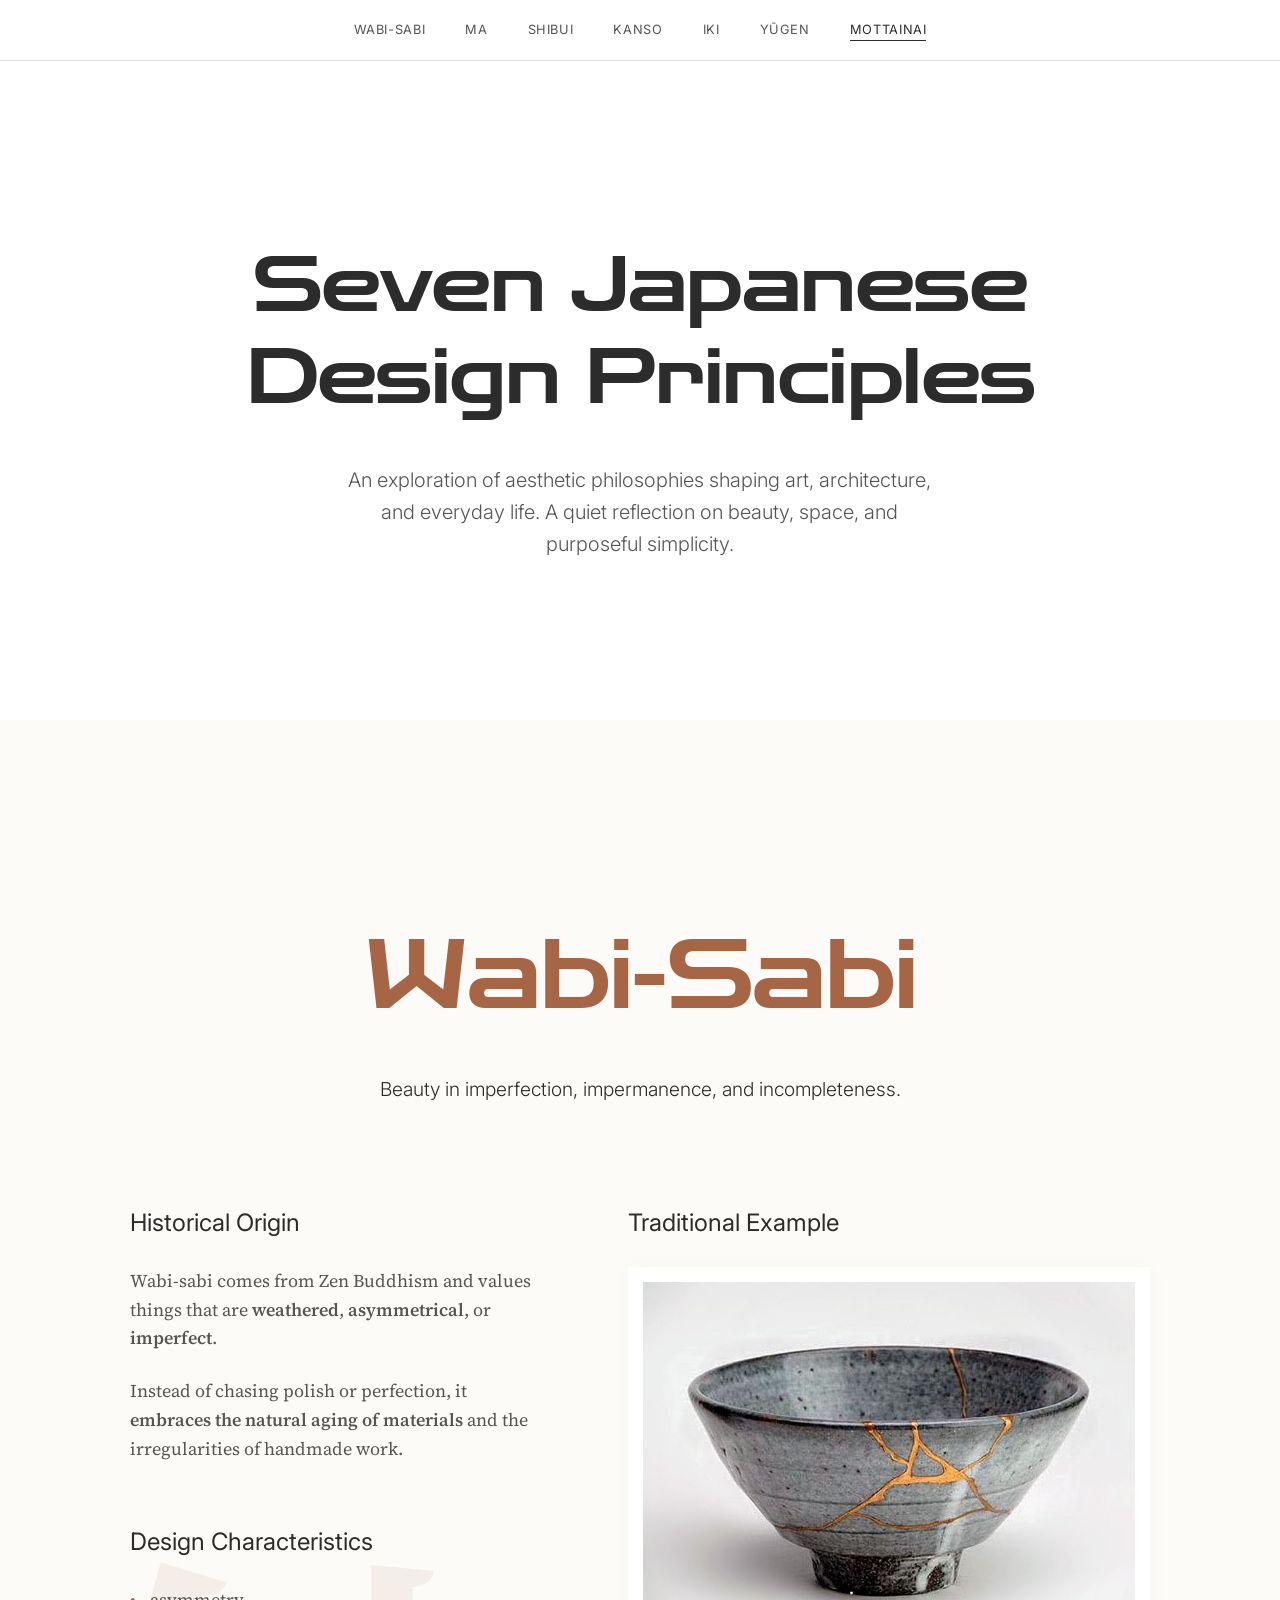
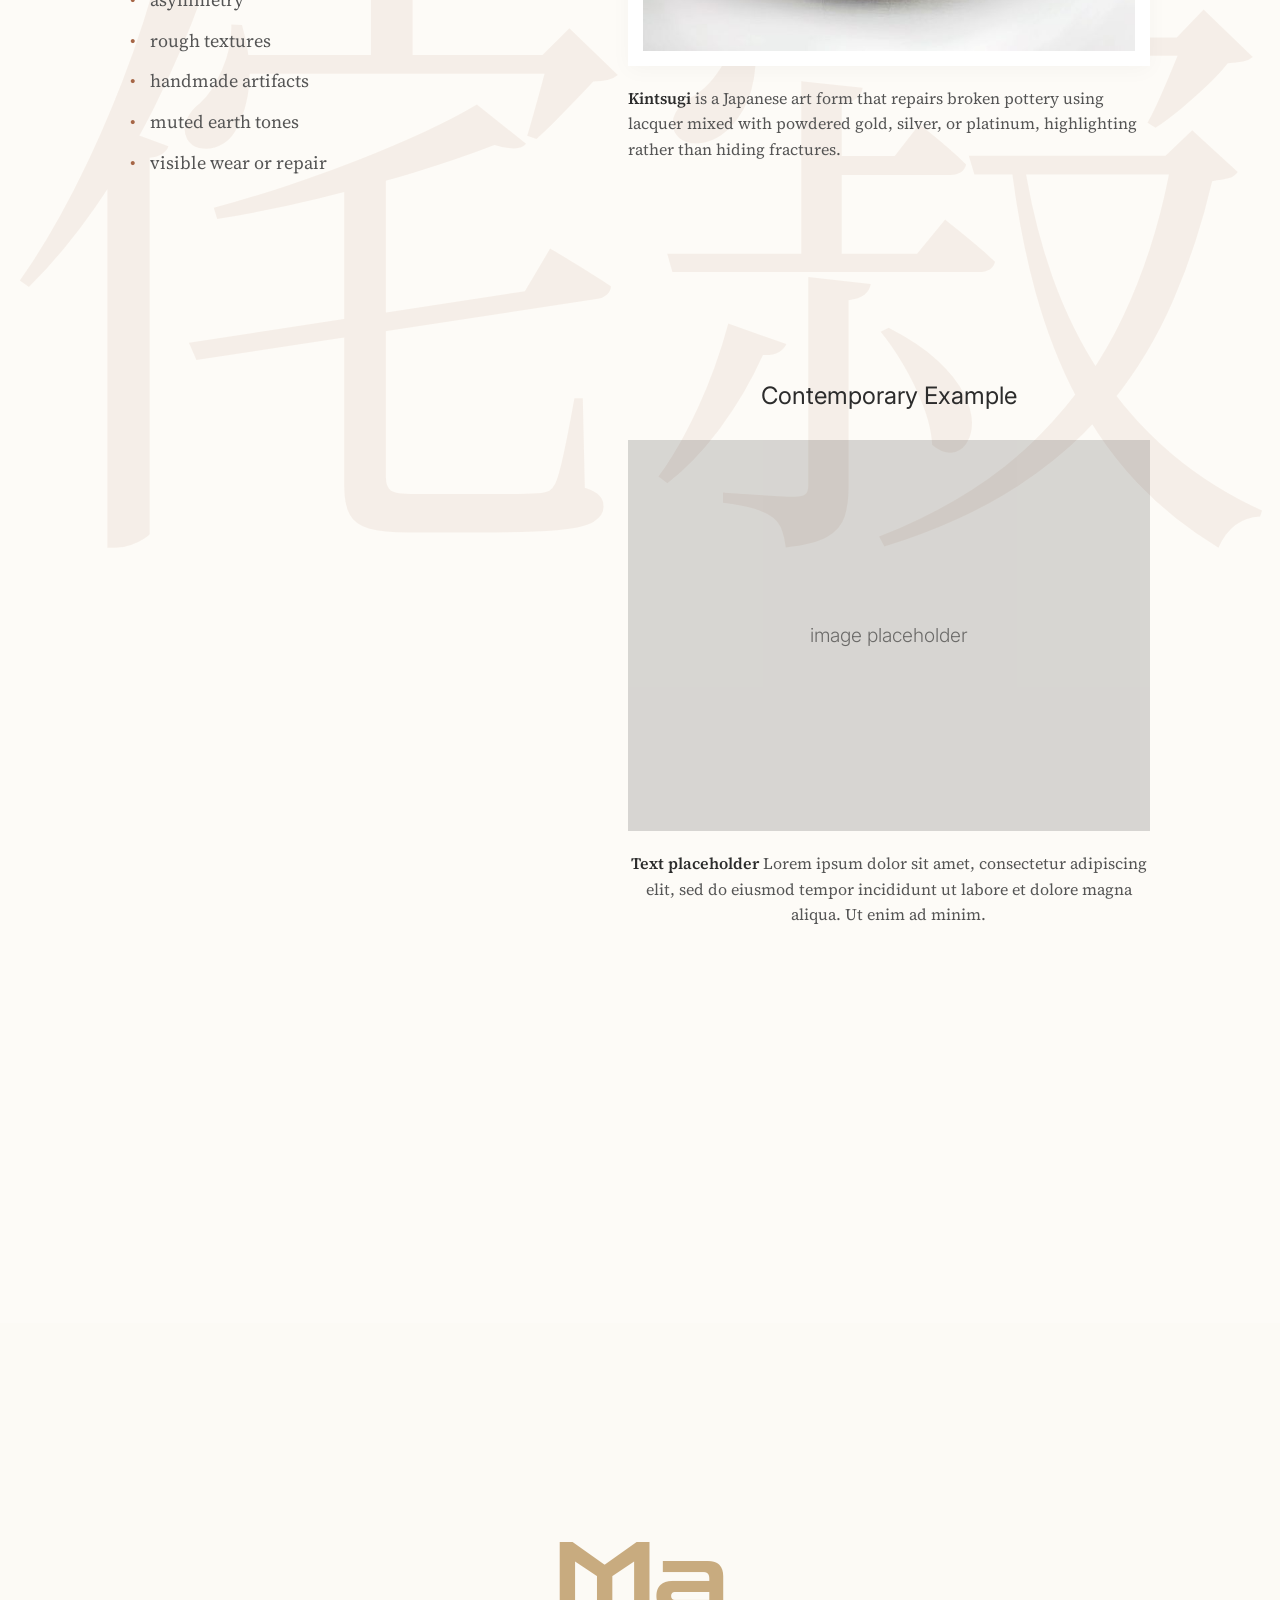
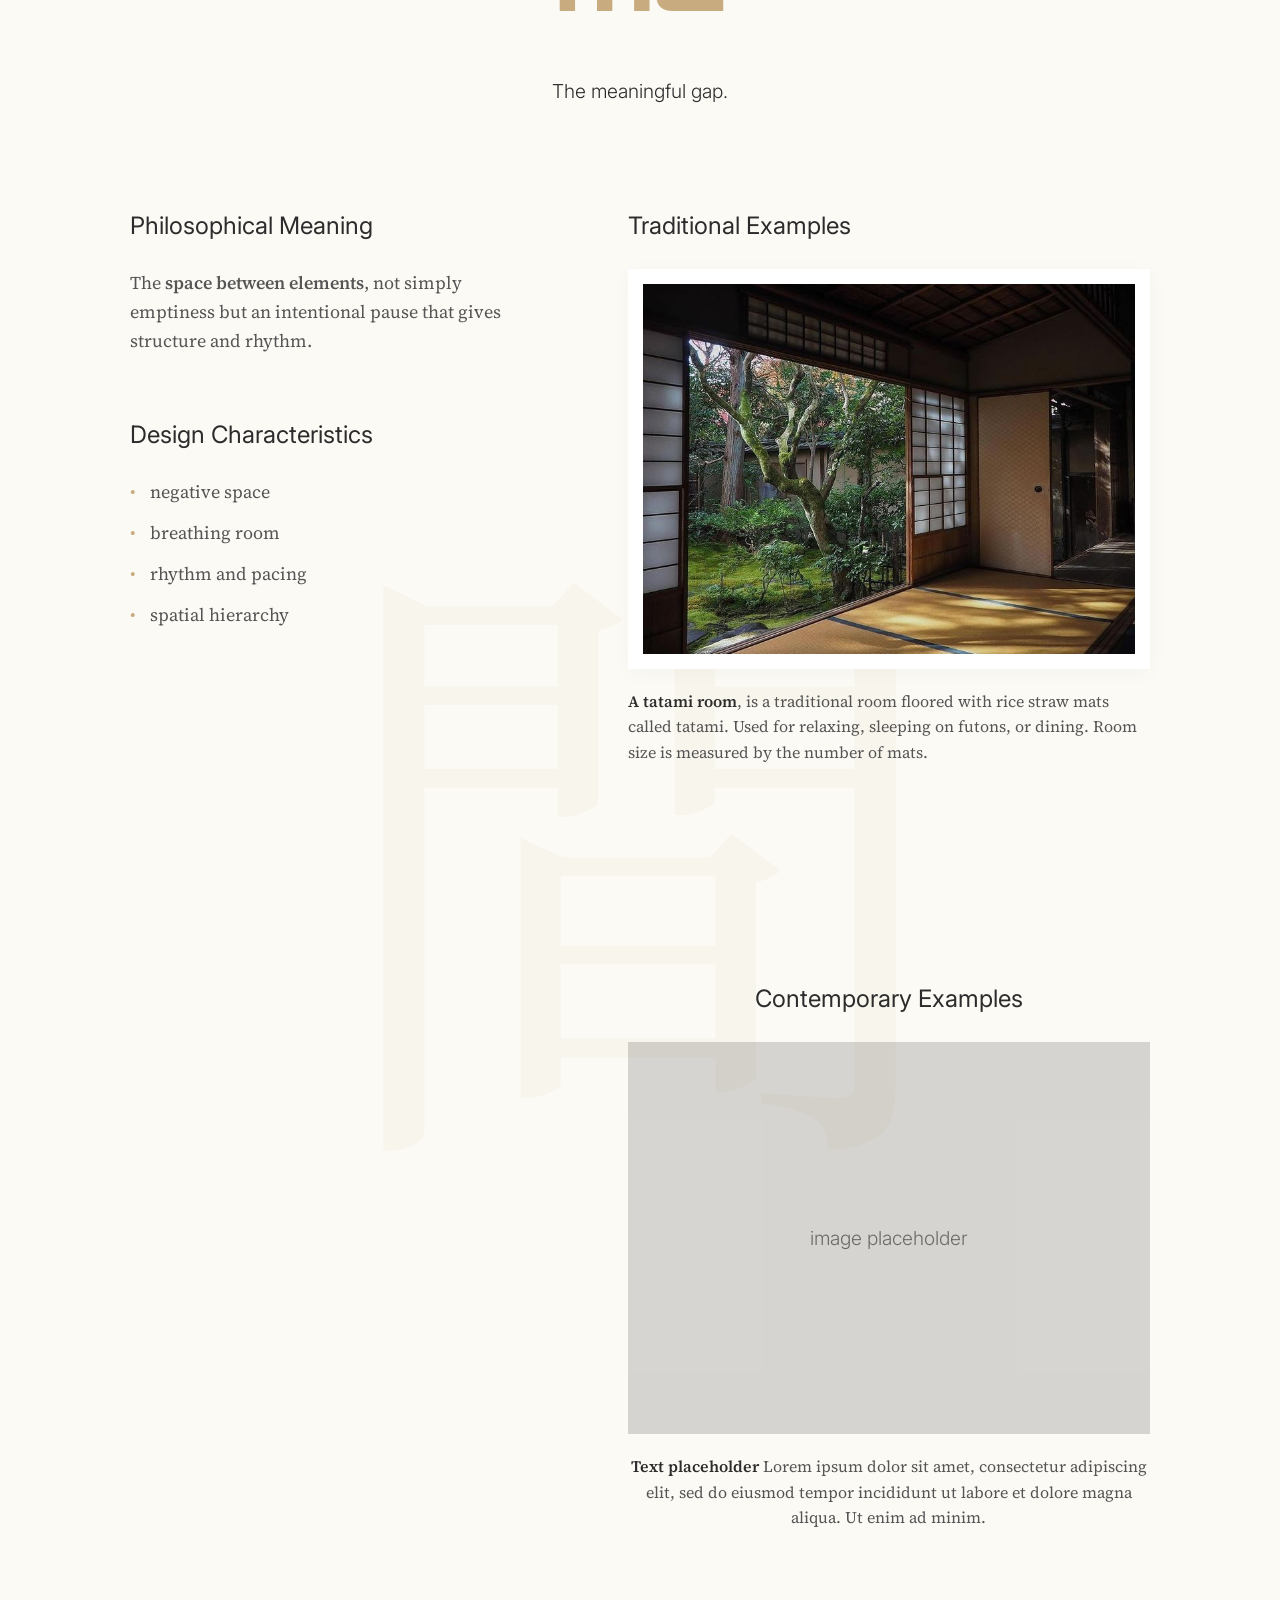
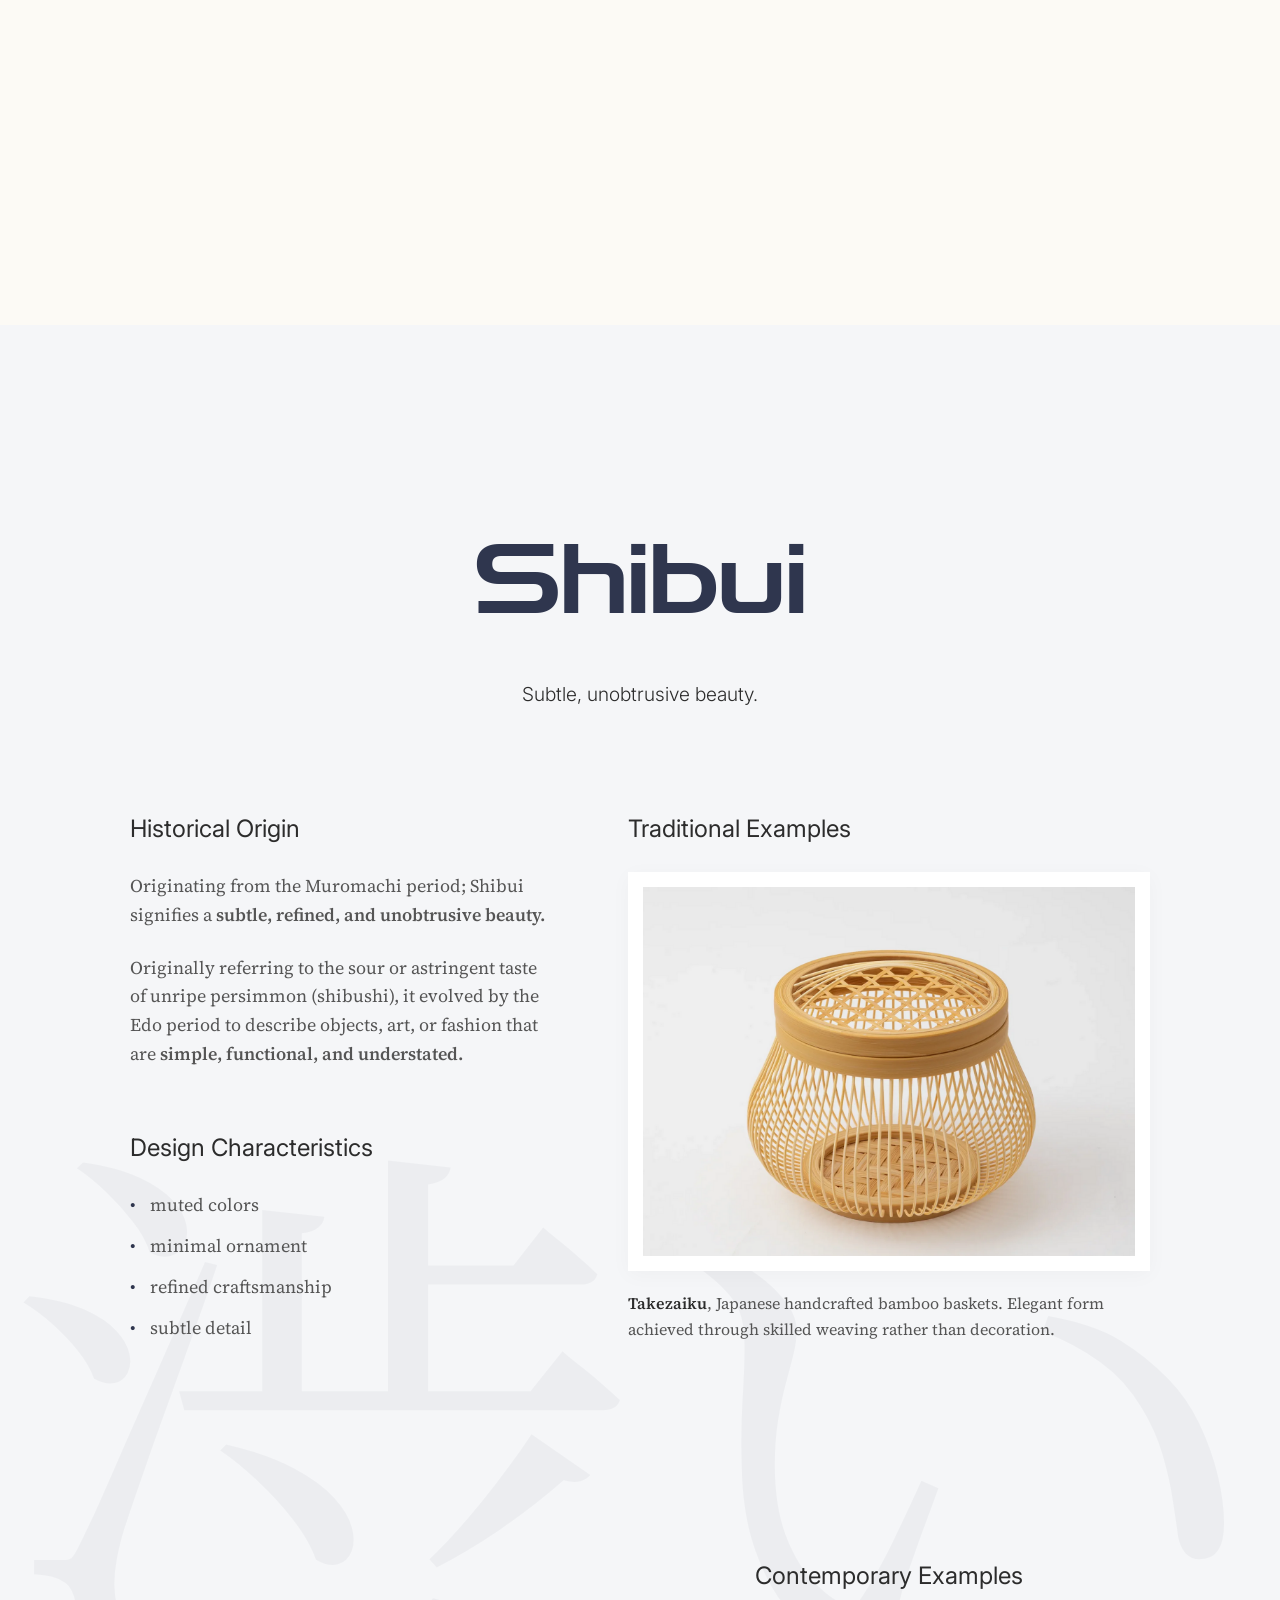
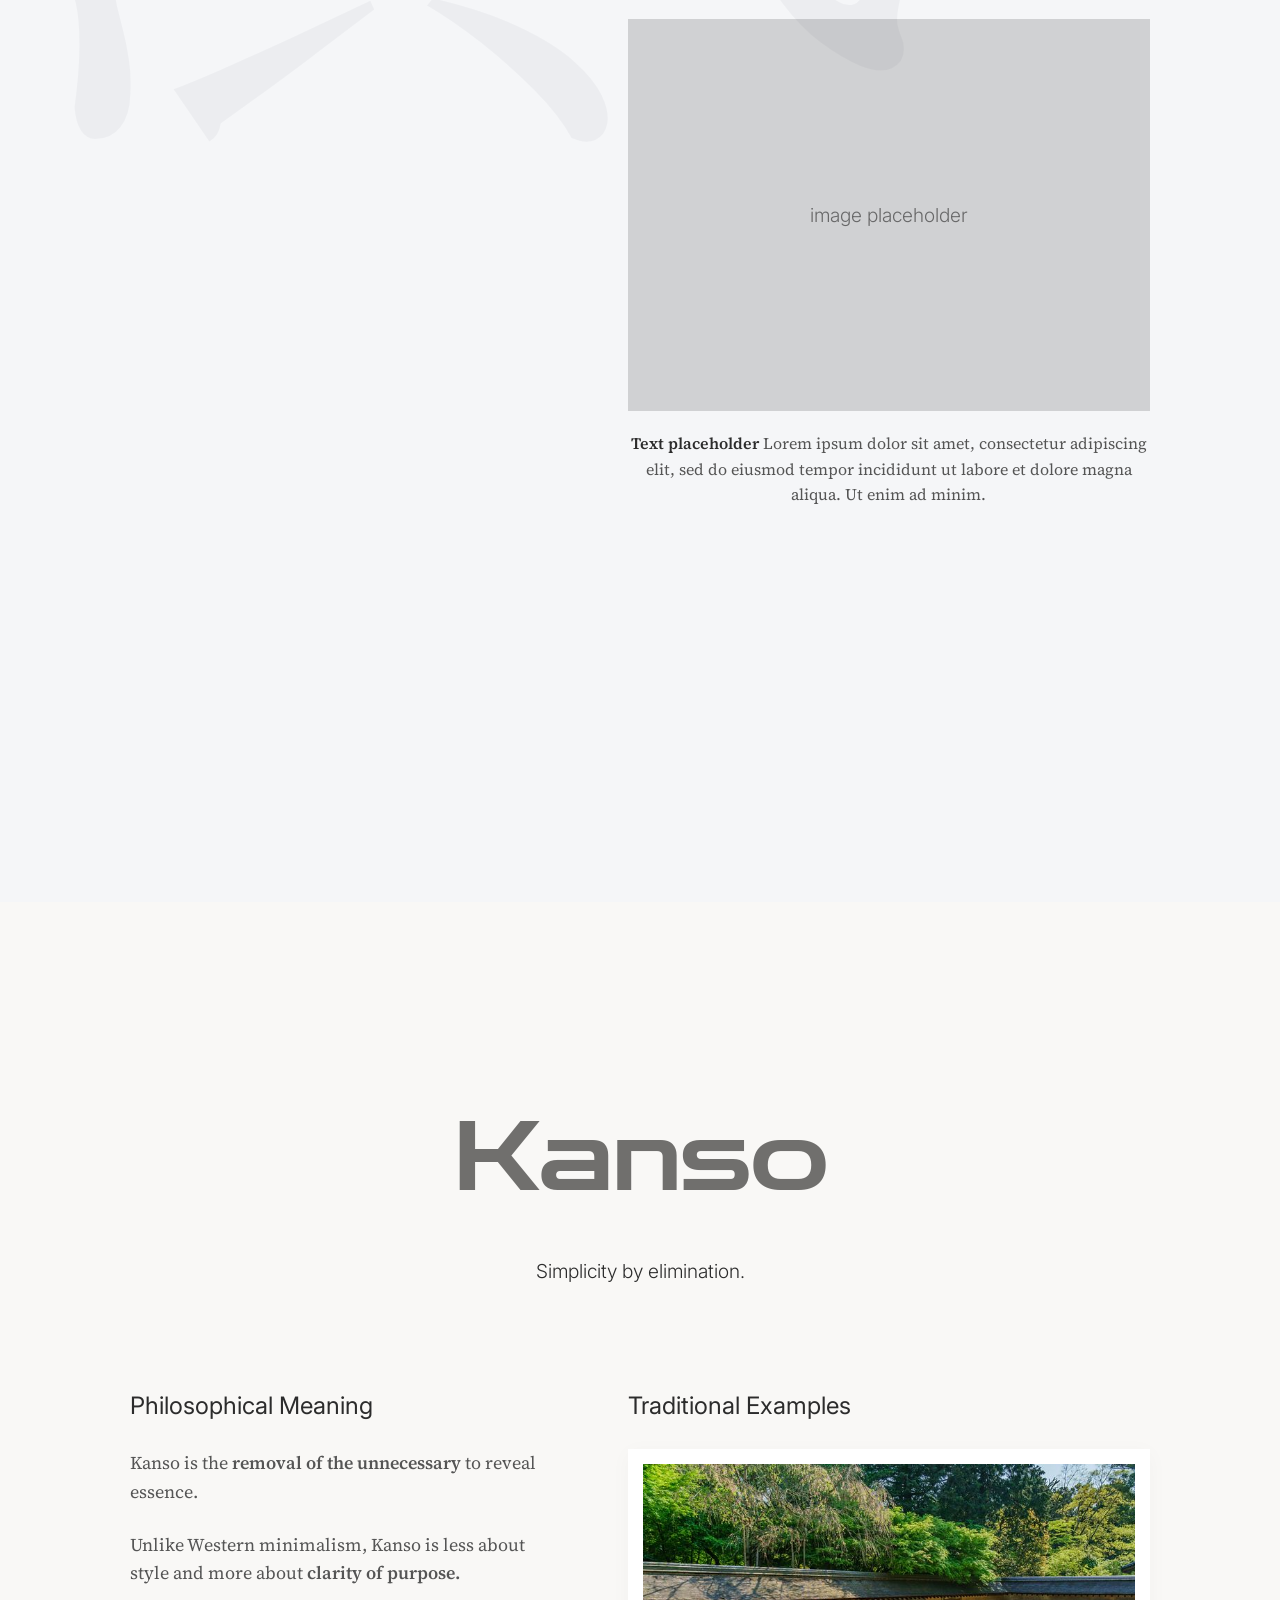
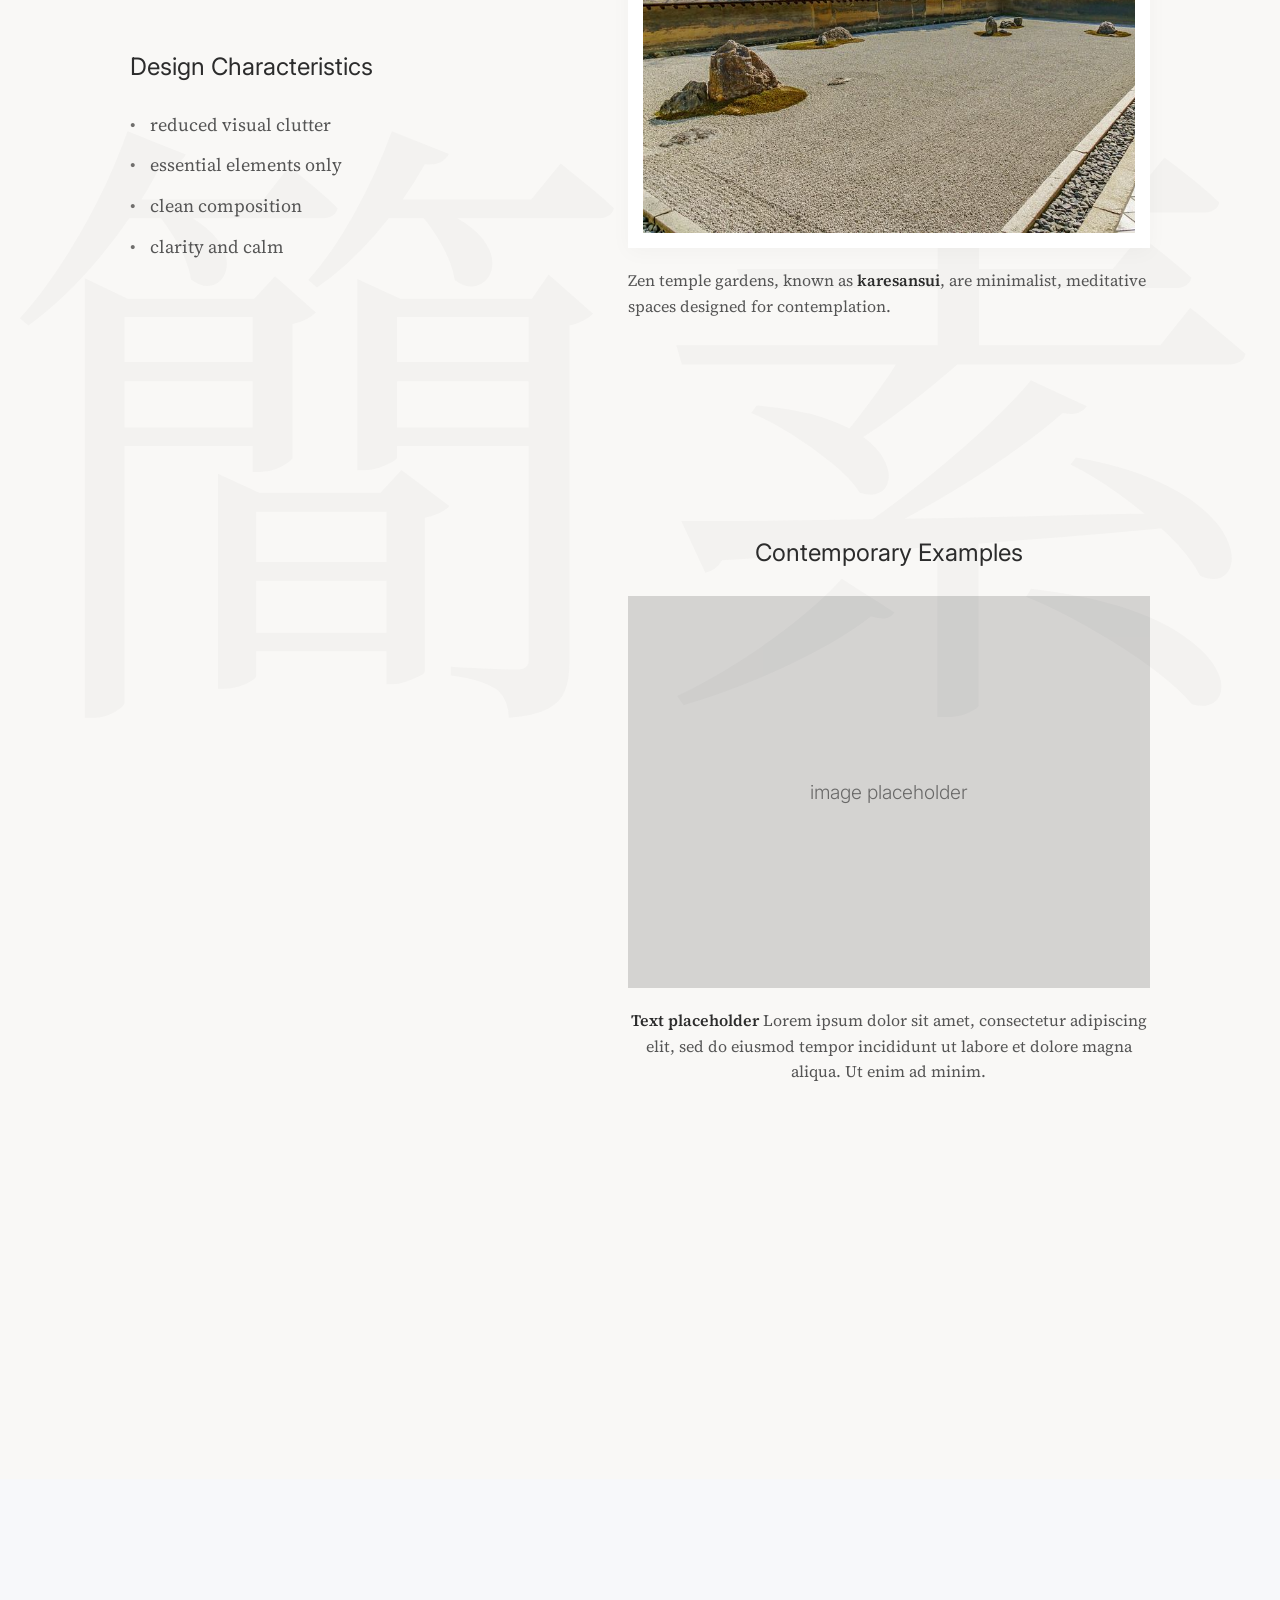
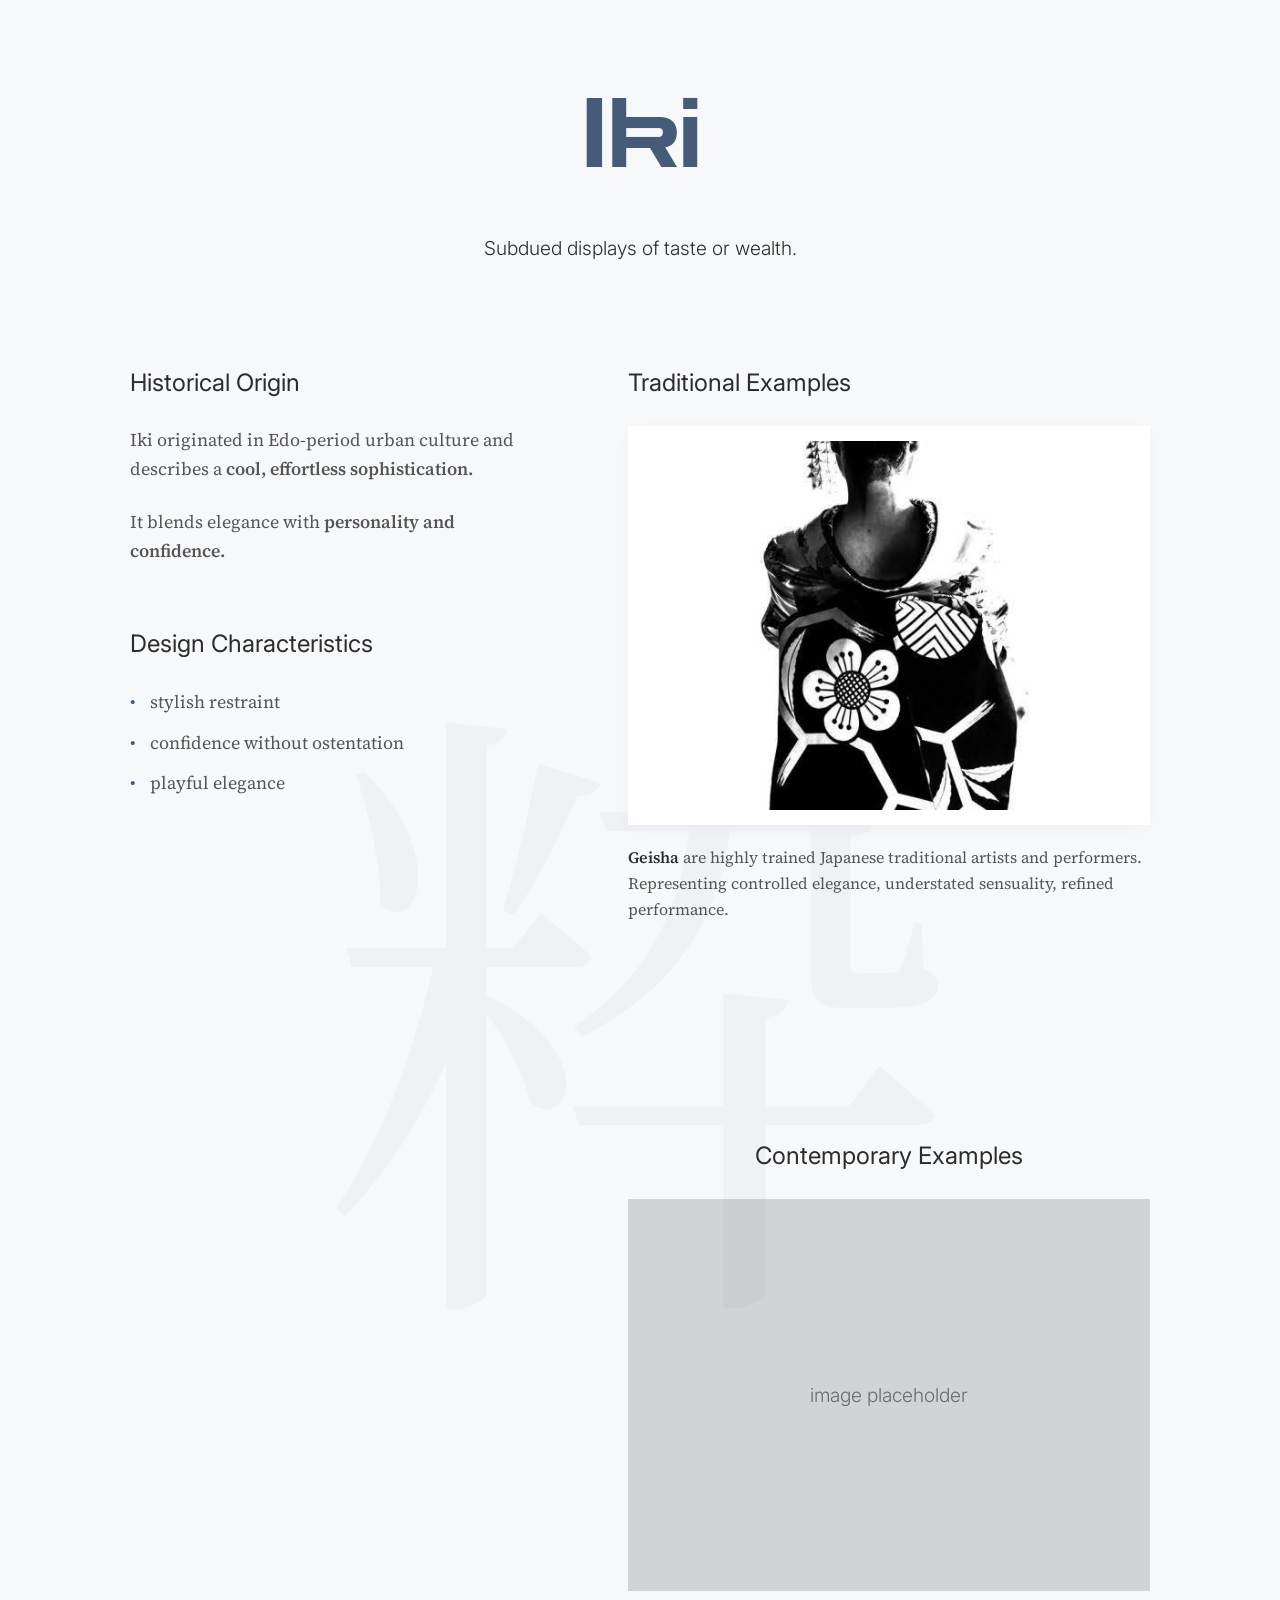
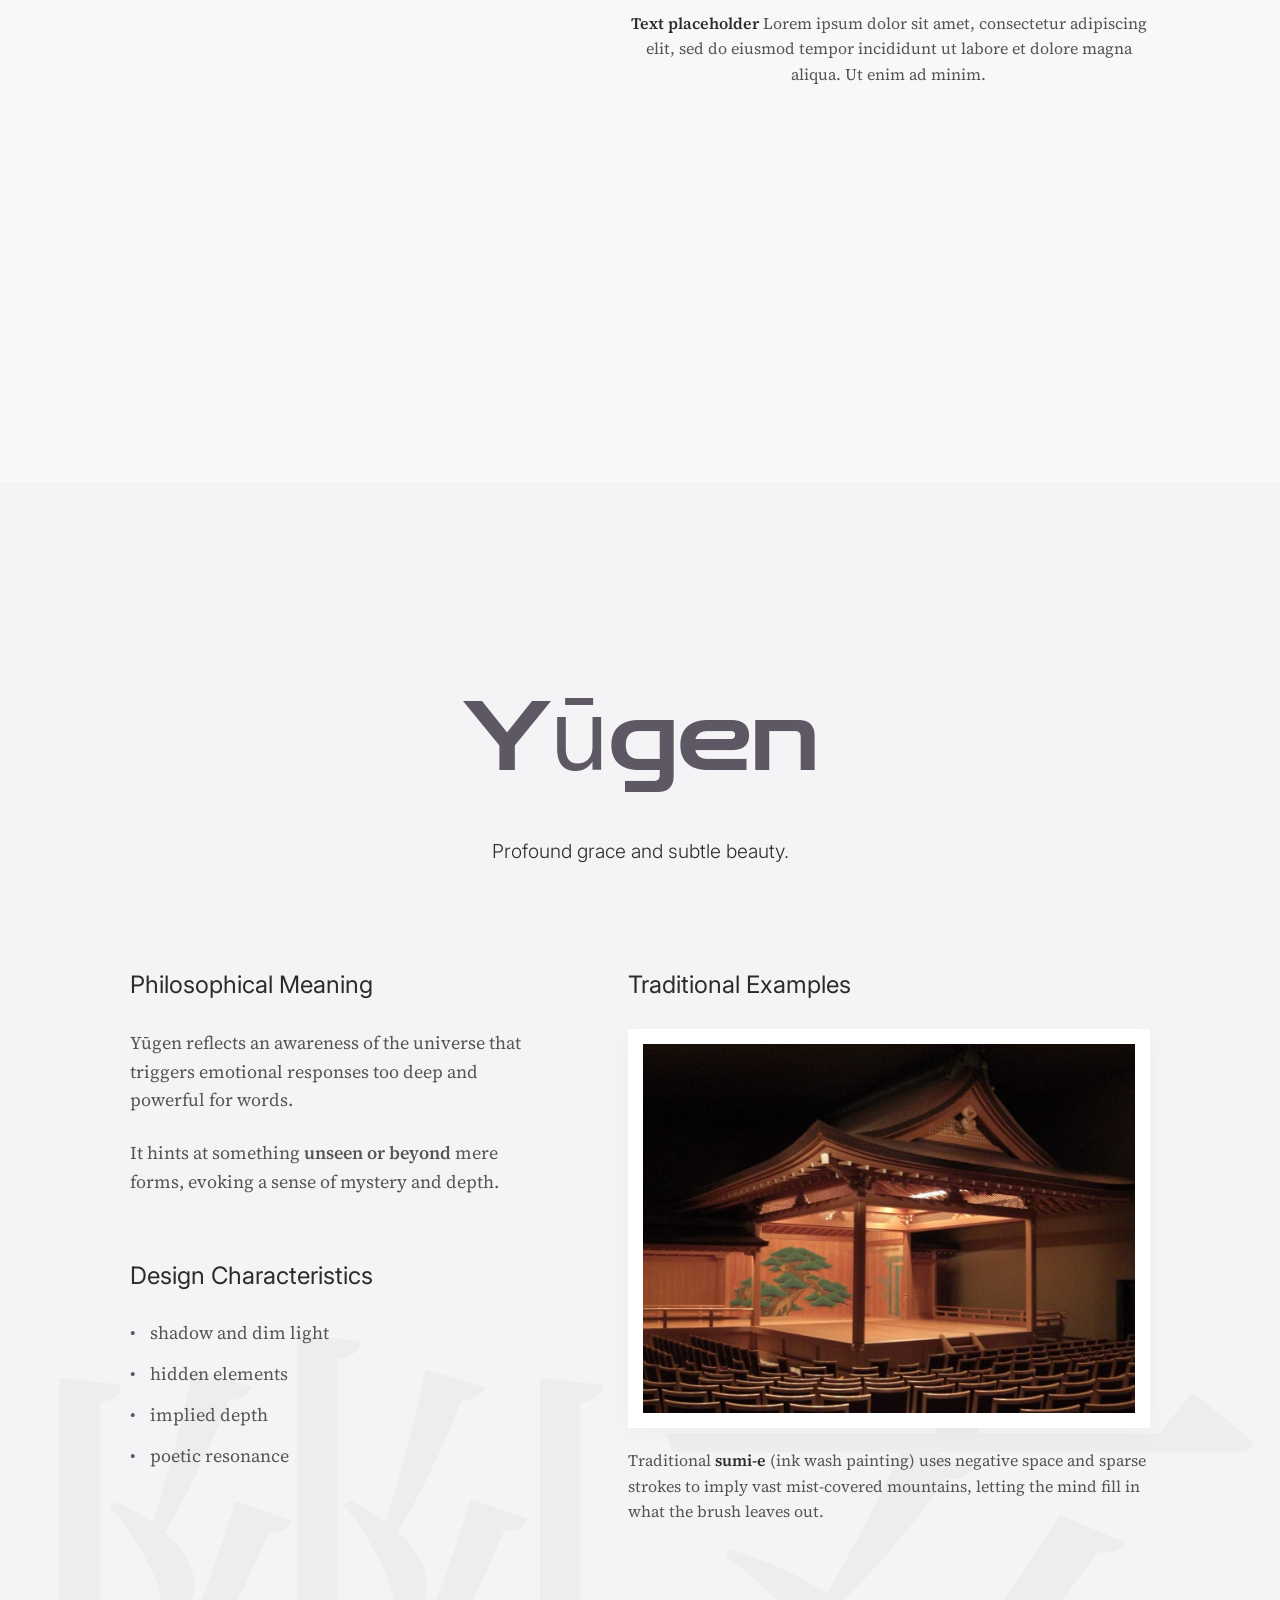
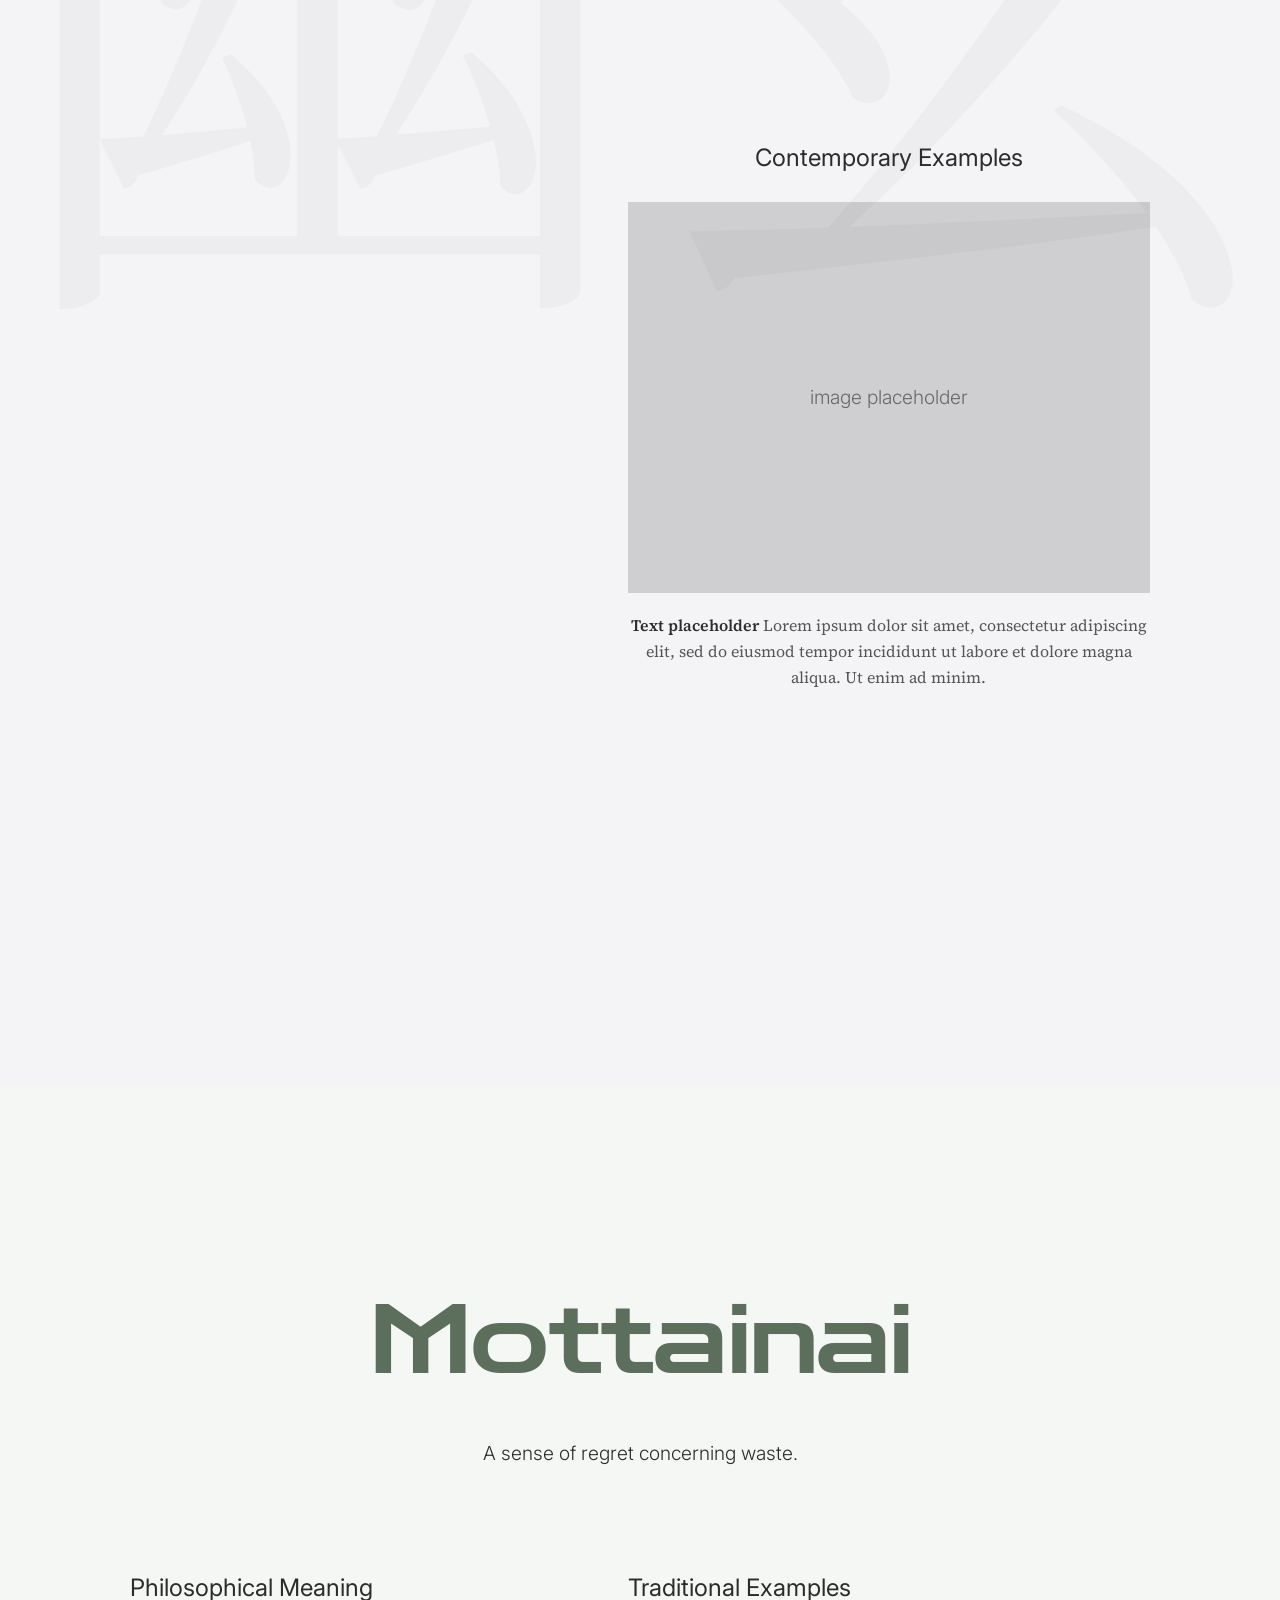
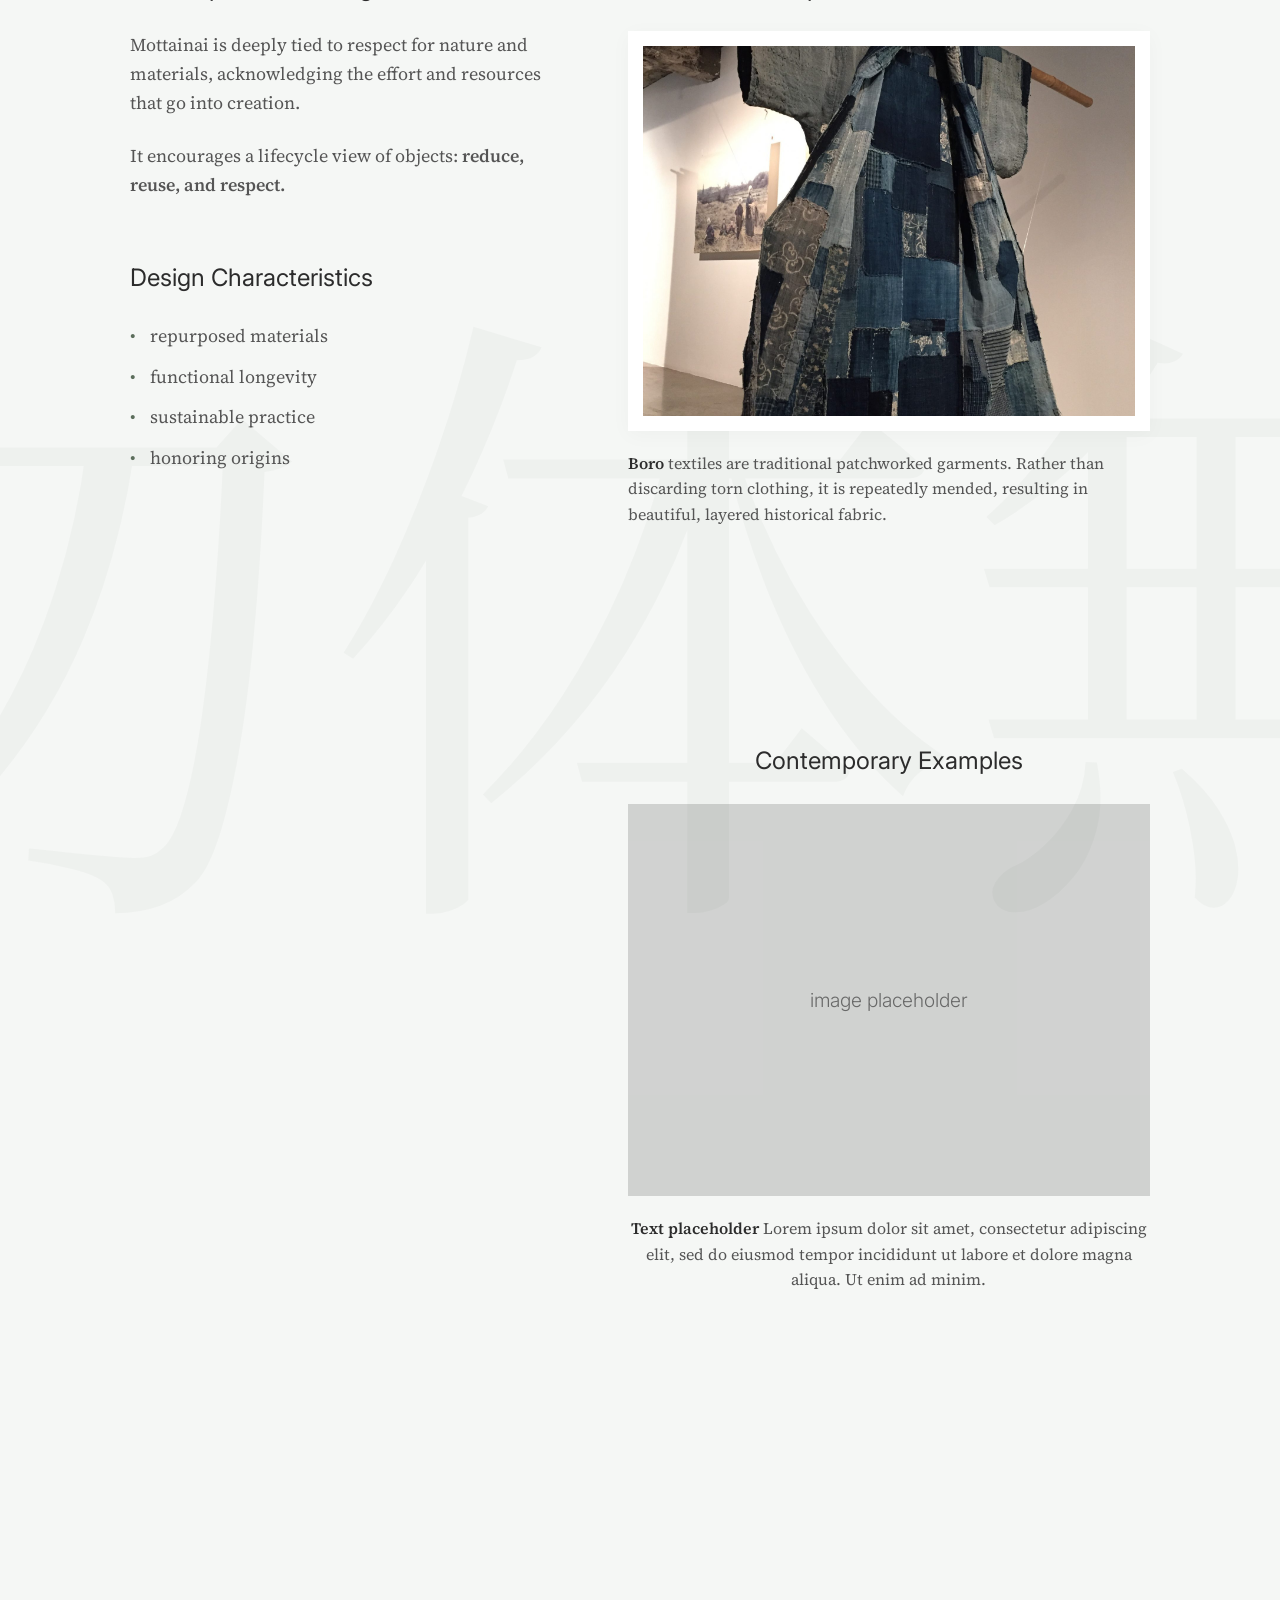
==== commit 6bce24a1: "Update image sources to local assets and adjust CSS for navigation and image block layout" ====
--- a/japan-study-abroad-project/index.html
+++ b/japan-study-abroad-project/index.html
@@ -64,7 +64,7 @@
                         <figure class="image-block traditional">
                             <h3>Traditional Example</h3>
                             <div class="img-wrapper">
-                                <img src="https://images.unsplash.com/photo-1610705423854-34ddfdb42c16?q=80&w=800&auto=format&fit=crop" alt="Kintsugi bowl">
+                                <img src="assets/wabi-sabi-trad2.jpg" alt="Kintsugi bowl">
                             </div>
                             <figcaption><strong>Kintsugi</strong> is a Japanese art form that repairs broken pottery using lacquer mixed with powdered gold, silver, or platinum, highlighting rather than hiding fractures.</figcaption>
                         </figure>
@@ -112,7 +112,7 @@
                         <figure class="image-block traditional">
                             <h3>Traditional Examples</h3>
                             <div class="img-wrapper">
-                                <img src="https://images.unsplash.com/photo-1493976040374-85c8e12f0c0e?q=80&w=800&auto=format&fit=crop" alt="Tatami room looking out to zen garden">
+                                <img src="assets/Ma-trad.jpg" alt="Tatami room looking out to zen garden">
                             </div>
                             <figcaption><strong>A tatami room</strong>, is a traditional room floored with rice straw mats called tatami. Used for relaxing, sleeping on futons, or dining. Room size is measured by the number of mats.</figcaption>
                         </figure>
@@ -161,7 +161,7 @@
                         <figure class="image-block traditional">
                             <h3>Traditional Examples</h3>
                             <div class="img-wrapper">
-                                <img src="https://images.unsplash.com/photo-1619426021676-e177b944208b?q=80&w=800&auto=format&fit=crop" alt="Japanese bamboo craft">
+                                <img src="assets/shibui-trad2.png" alt="Japanese bamboo craft">
                             </div>
                             <figcaption><strong>Takezaiku</strong>, Japanese handcrafted bamboo baskets. Elegant form achieved through skilled weaving rather than decoration.</figcaption>
                         </figure>
@@ -210,7 +210,7 @@
                         <figure class="image-block traditional">
                             <h3>Traditional Examples</h3>
                             <div class="img-wrapper">
-                                <img src="https://images.unsplash.com/photo-1596489431835-26307137b029?q=80&w=800&auto=format&fit=crop" alt="Zen rock garden">
+                                <img src="assets/kanso-trad.jpg" alt="Zen rock garden">
                             </div>
                             <figcaption>Zen temple gardens, known as <strong>karesansui</strong>, are minimalist, meditative spaces designed for contemplation.</figcaption>
                         </figure>
@@ -258,7 +258,7 @@
                         <figure class="image-block traditional">
                             <h3>Traditional Examples</h3>
                             <div class="img-wrapper">
-                                <img src="https://images.unsplash.com/photo-1528362621-eea3ea22e118?q=80&w=800&auto=format&fit=crop" alt="Geisha back perspective">
+                                <img src="assets/iki-trad.jpg" alt="Geisha back perspective">
                             </div>
                             <figcaption><strong>Geisha</strong> are highly trained Japanese traditional artists and performers. Representing controlled elegance, understated sensuality, refined performance.</figcaption>
                         </figure>
@@ -307,7 +307,7 @@
                         <figure class="image-block traditional">
                             <h3>Traditional Examples</h3>
                             <div class="img-wrapper">
-                                <img src="https://images.unsplash.com/photo-1505322022379-7c3353ee6291?q=80&w=800&auto=format&fit=crop" alt="Misty mountain landscape in Japan">
+                                <img src="assets/yugen-trad.jpg" alt="Misty mountain landscape in Japan">
                             </div>
                             <figcaption>Traditional <strong>sumi-e</strong> (ink wash painting) uses negative space and sparse strokes to imply vast mist-covered mountains, letting the mind fill in what the brush leaves out.</figcaption>
                         </figure>
@@ -356,7 +356,7 @@
                         <figure class="image-block traditional">
                             <h3>Traditional Examples</h3>
                             <div class="img-wrapper">
-                                <img src="https://images.unsplash.com/photo-1558904541-efa843a96f09?q=80&w=800&auto=format&fit=crop" alt="Boro indigo patched fabric">
+                                <img src="assets/mottainai-trad2.jpg" alt="Boro indigo patched fabric">
                             </div>
                             <figcaption><strong>Boro</strong> textiles are traditional patchworked garments. Rather than discarding torn clothing, it is repeatedly mended, resulting in beautiful, layered historical fabric.</figcaption>
                         </figure>
--- a/japan-study-abroad-project/styles.css
+++ b/japan-study-abroad-project/styles.css
@@ -17,6 +17,7 @@
     --max-width: 1100px;
     --section-padding-large: 180px;
     --section-padding-mobile: 100px;
+    --nav-height: 80px;
 
     /* Theme Tokens (will be overridden by section classes) */
     --theme-bg: #FFFFFF;
@@ -173,7 +174,7 @@
     align-items: center;
     justify-content: center;
     text-align: center;
-    padding-top: 80px; /* Offset for nav */
+    padding-top: var(--nav-height); /* Offset for nav */
 }
 
 .hero h1 {
@@ -299,7 +300,21 @@
 }
 
 .image-block.contemporary {
-    padding-left: 40px; /* Asymmetrical grid shift */
+    padding-left: 0;
+    min-height: calc(100svh - var(--nav-height));
+    display: flex;
+    flex-direction: column;
+    justify-content: center;
+    align-items: center;
+    text-align: center;
+}
+
+.image-block.contemporary h3,
+.image-block.contemporary .img-placeholder,
+.image-block.contemporary figcaption {
+    width: min(100%, 560px);
+    margin-left: auto;
+    margin-right: auto;
 }
 
 .img-wrapper {
@@ -402,6 +417,7 @@
 
     .image-block.contemporary {
         padding-left: 0;
+        min-height: auto;
     }
     
     .nav-links {
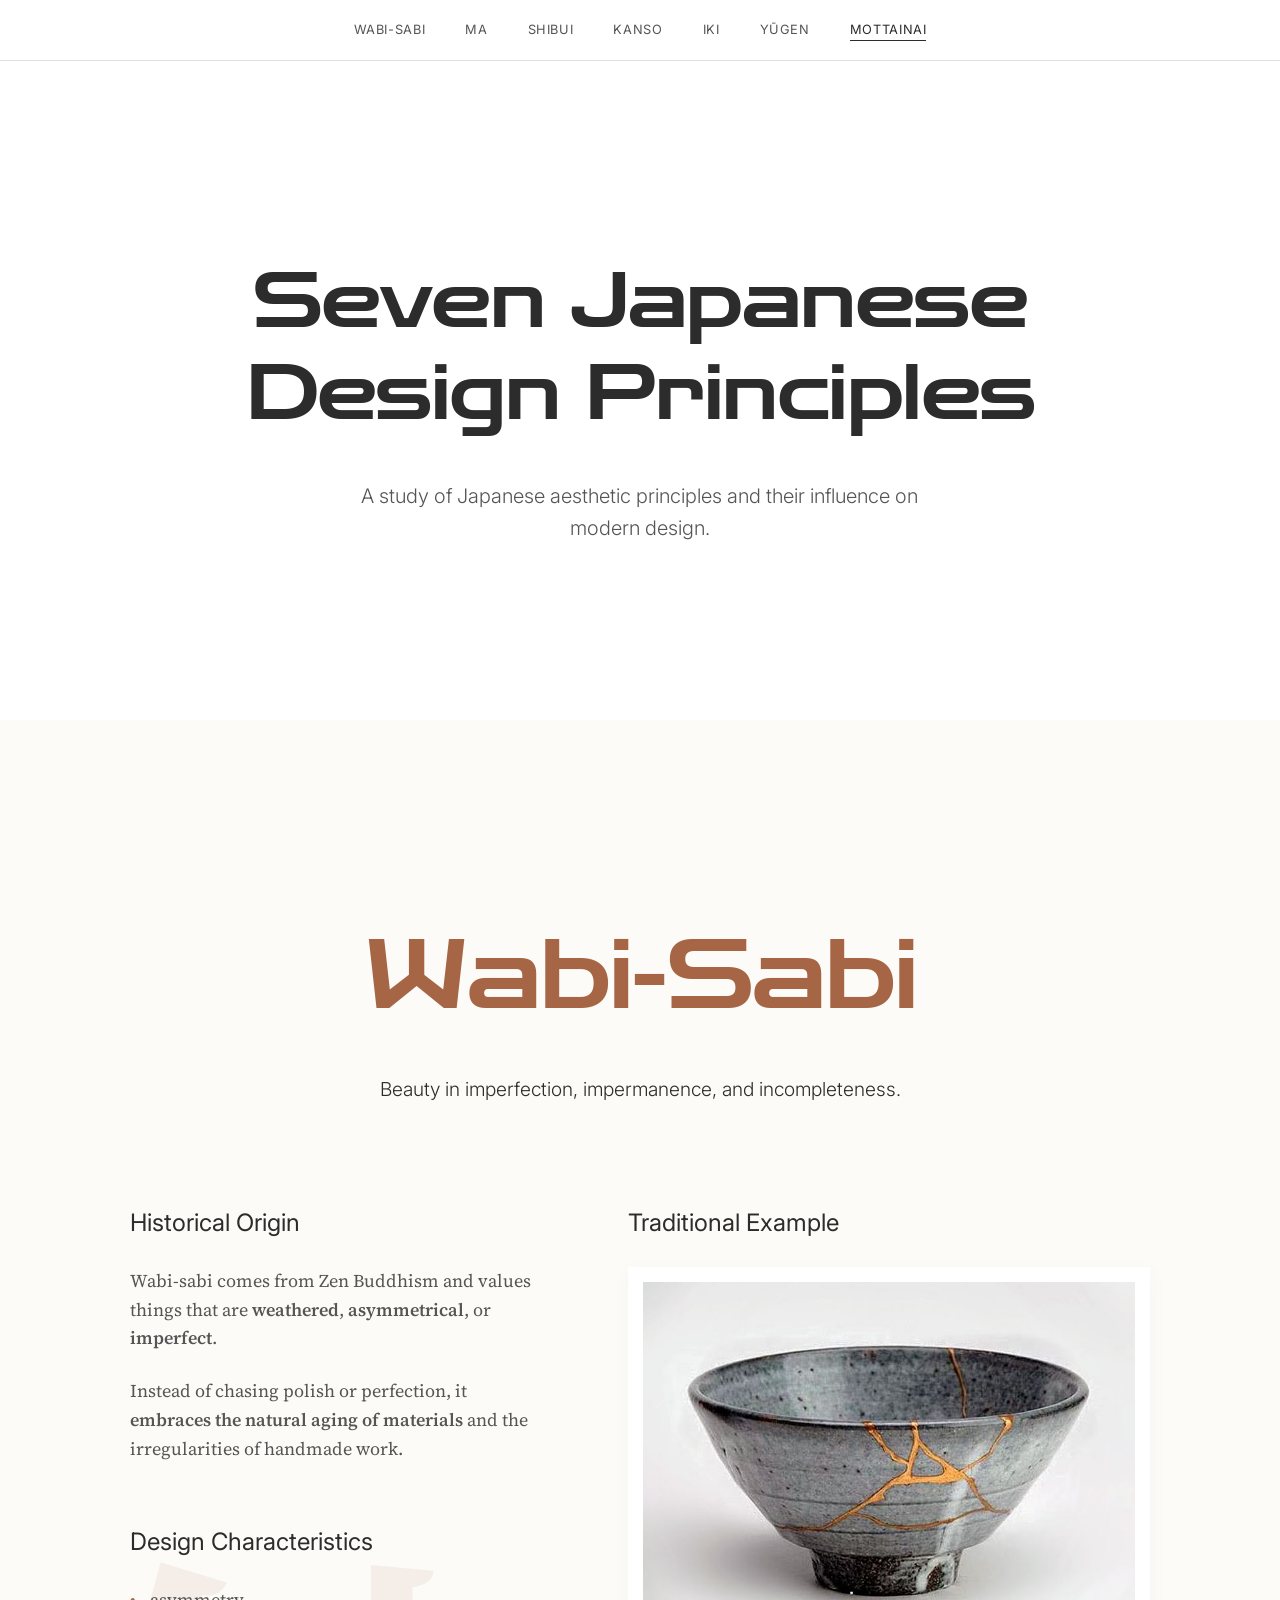
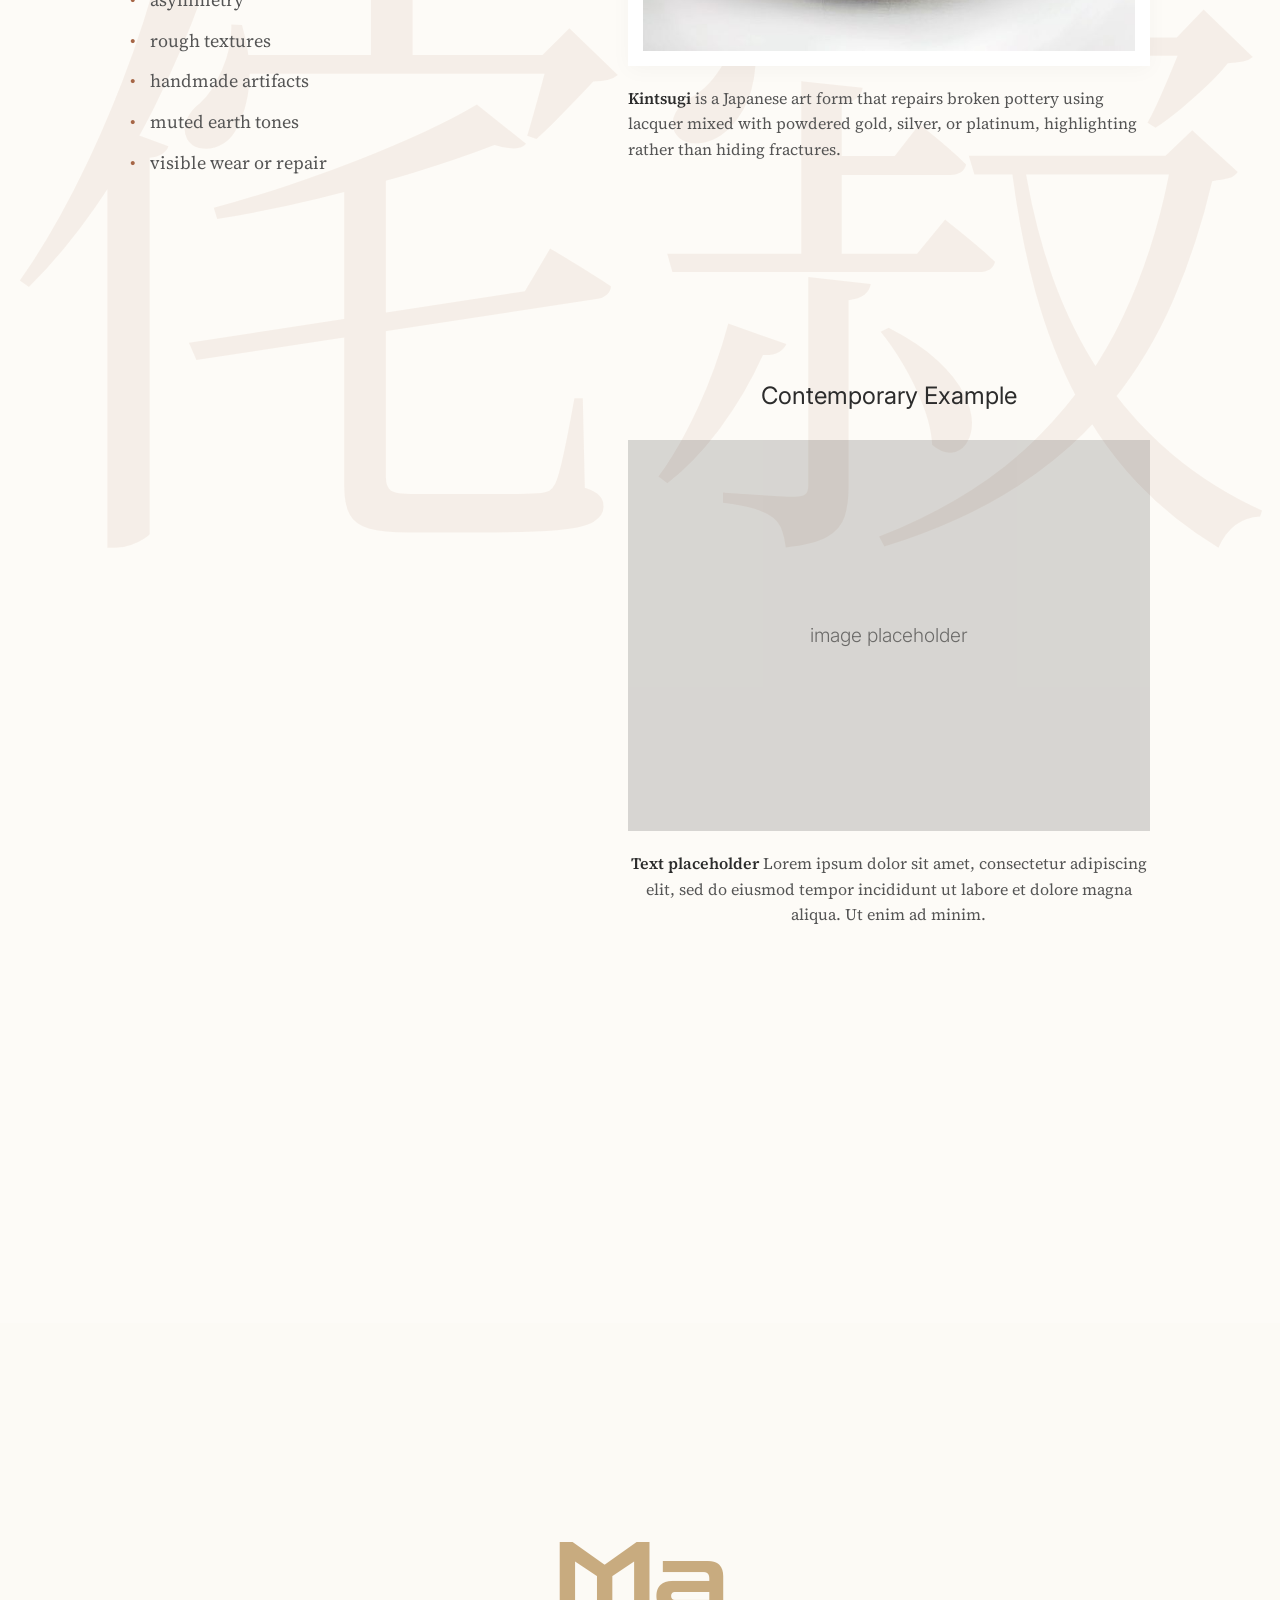
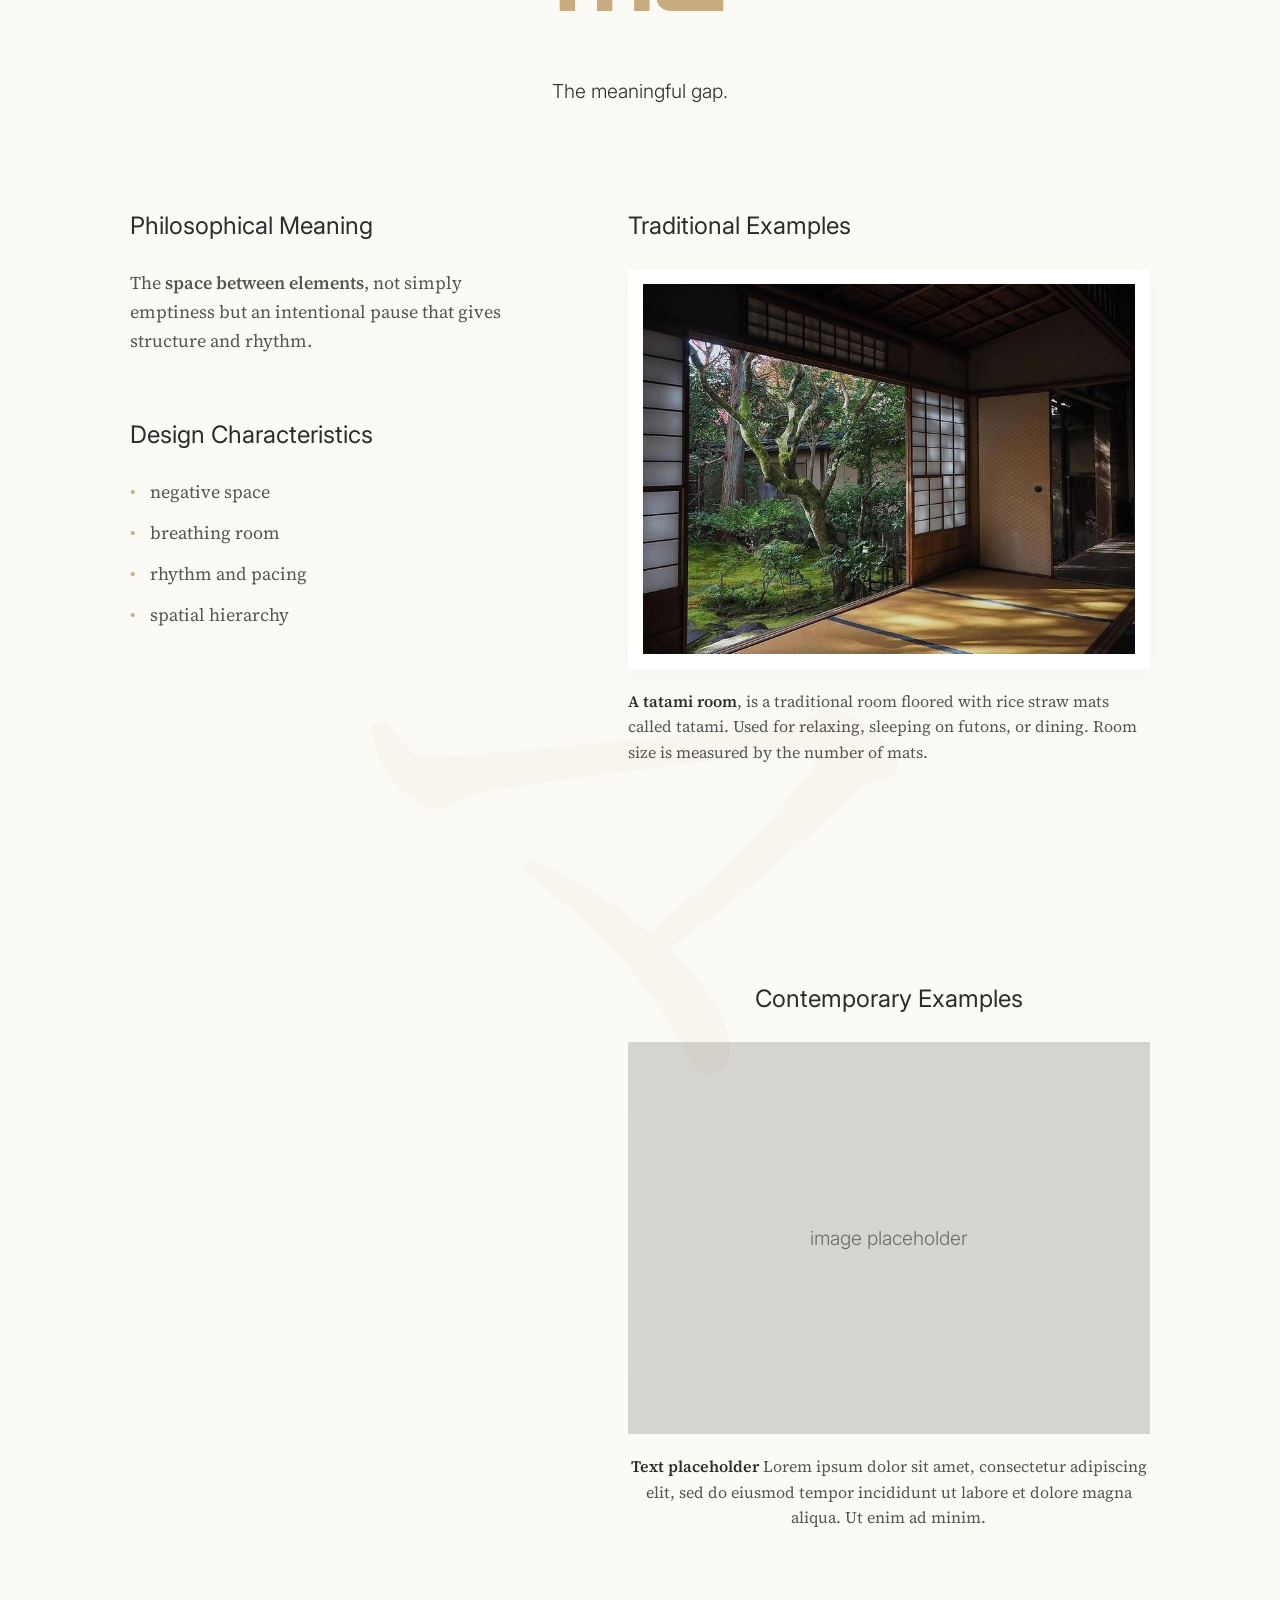
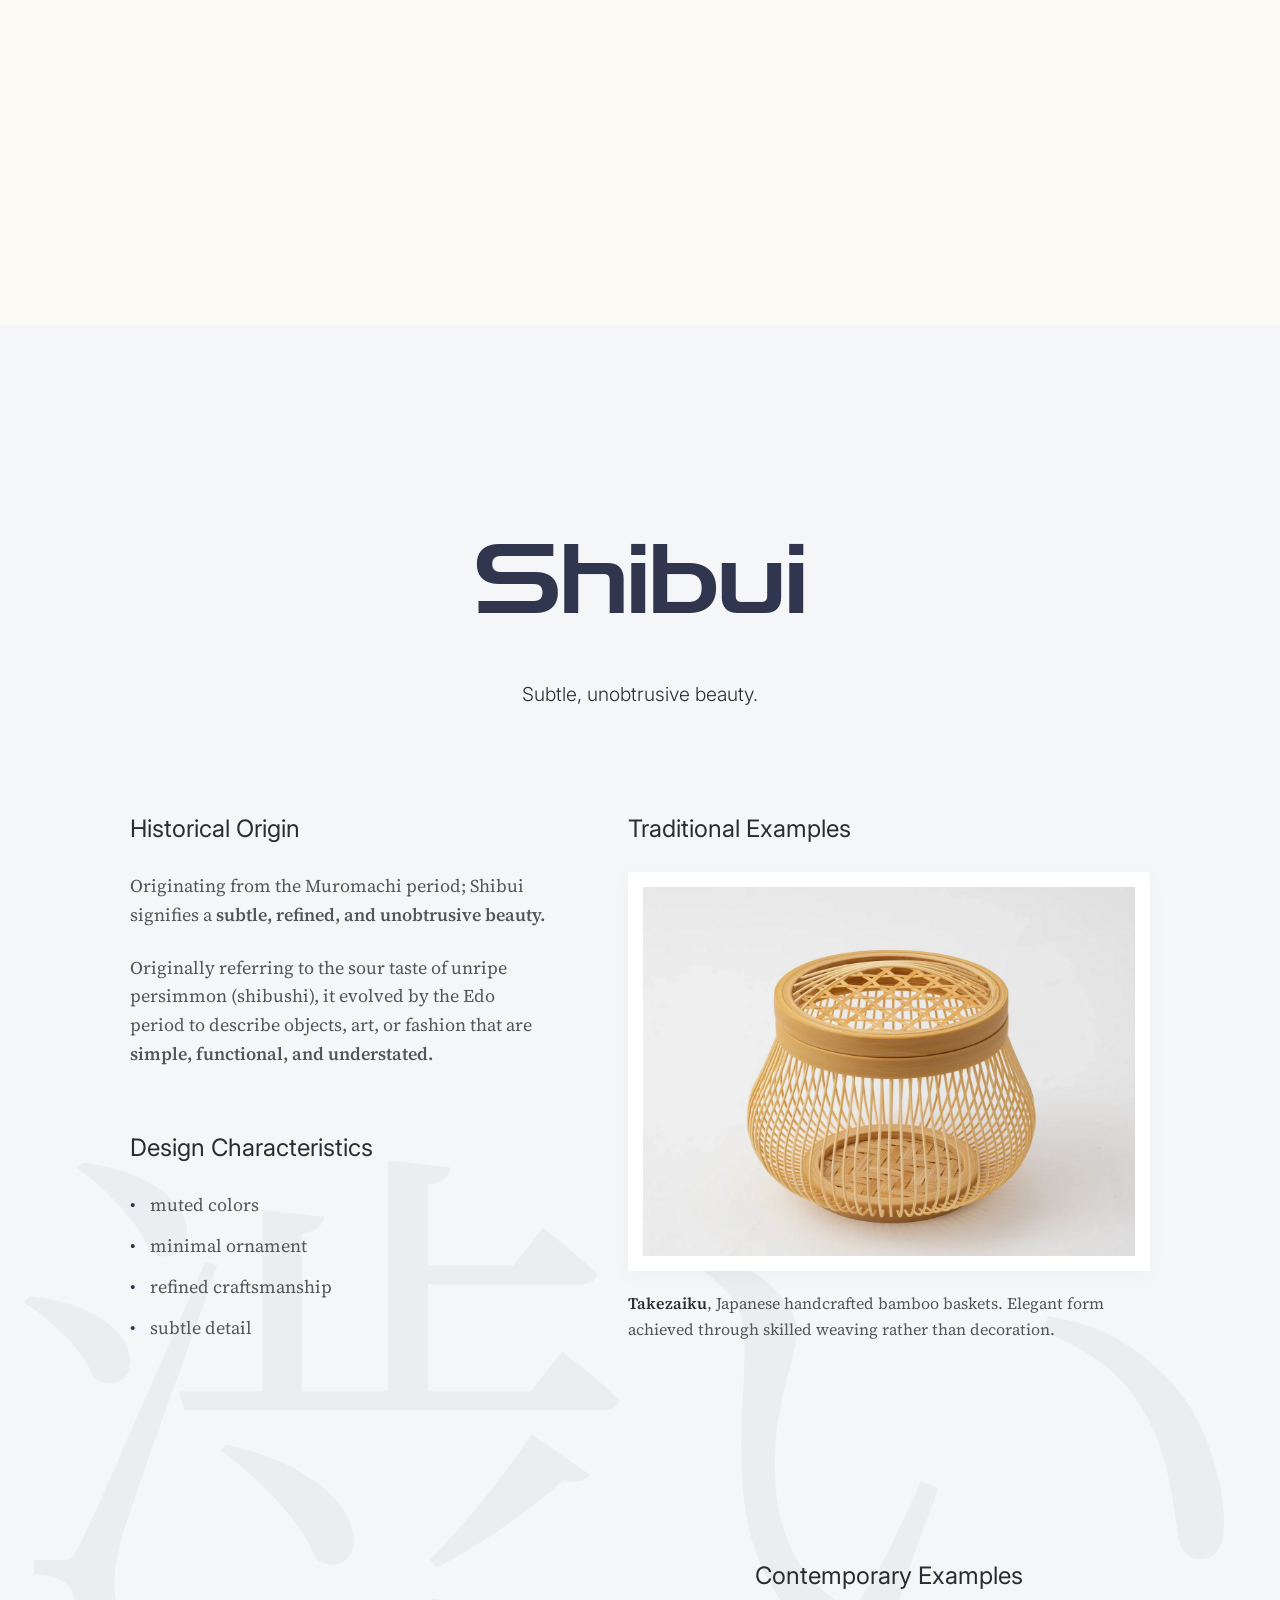
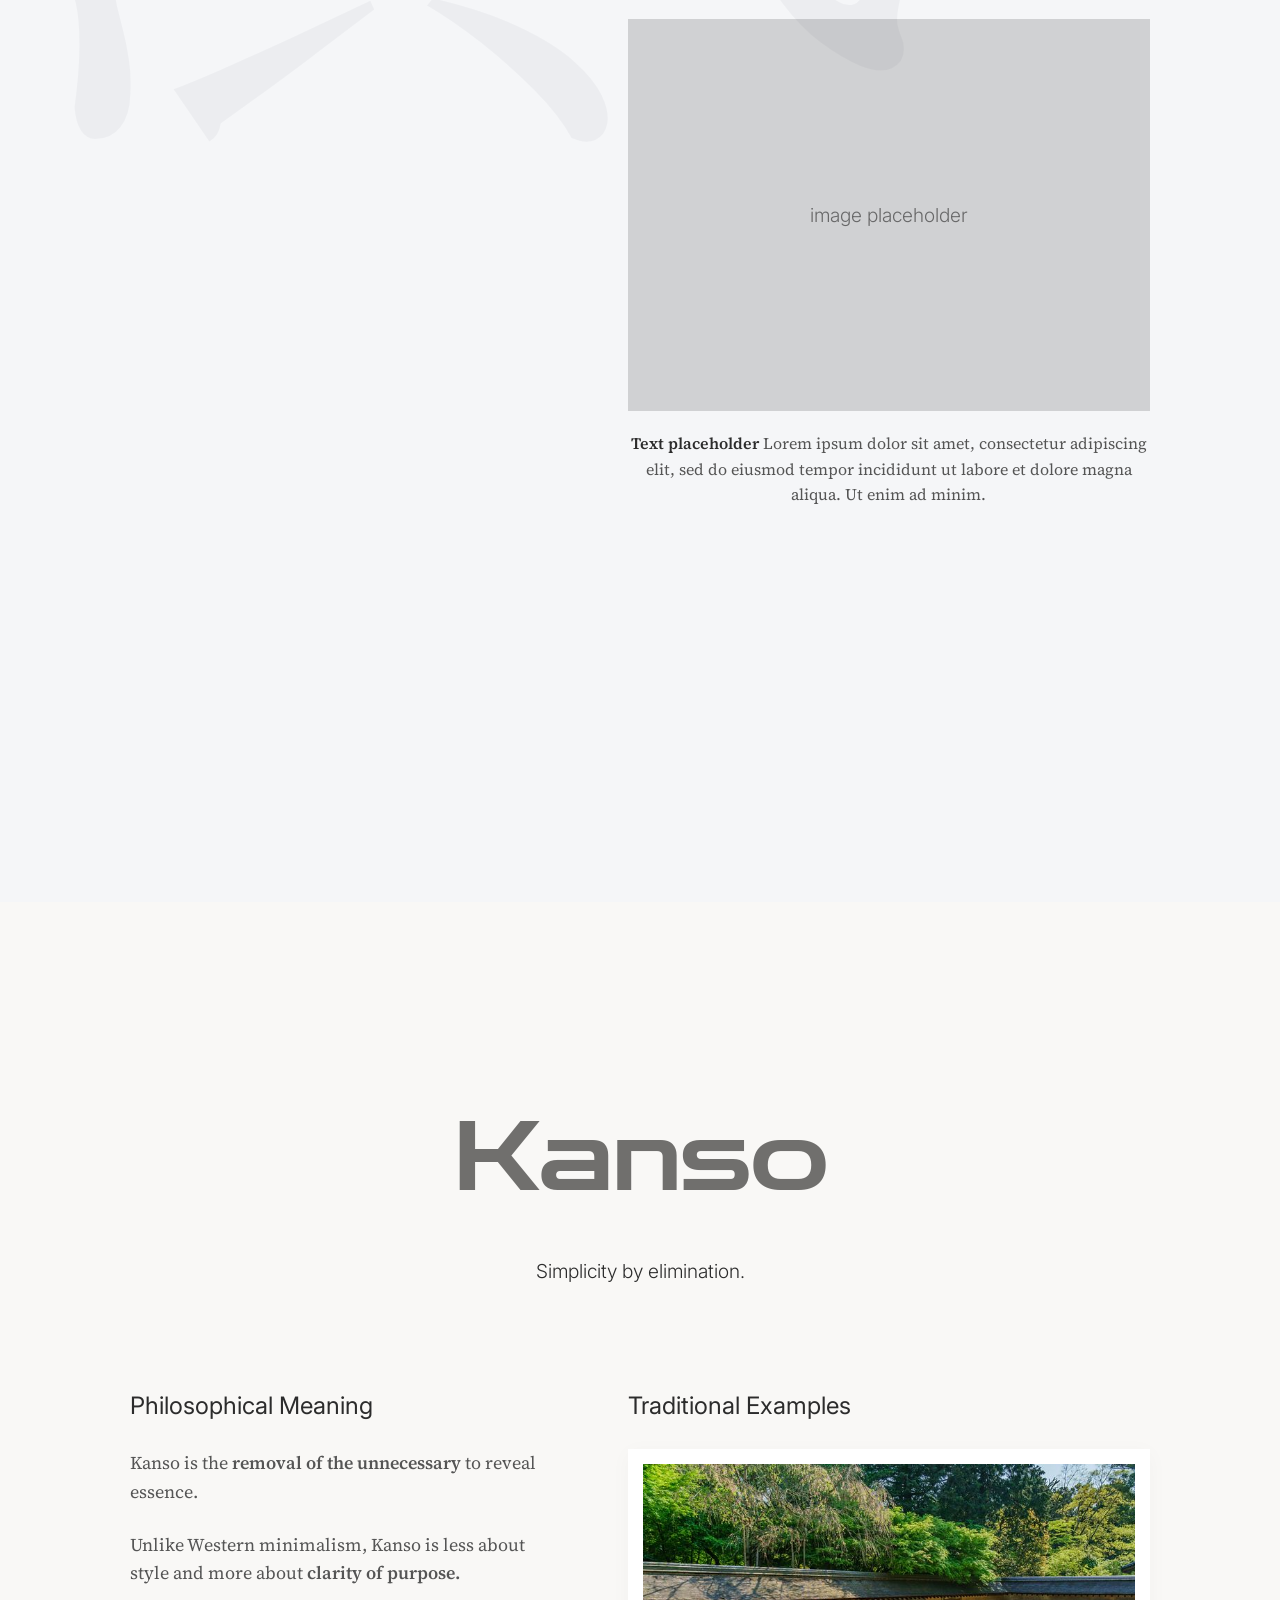
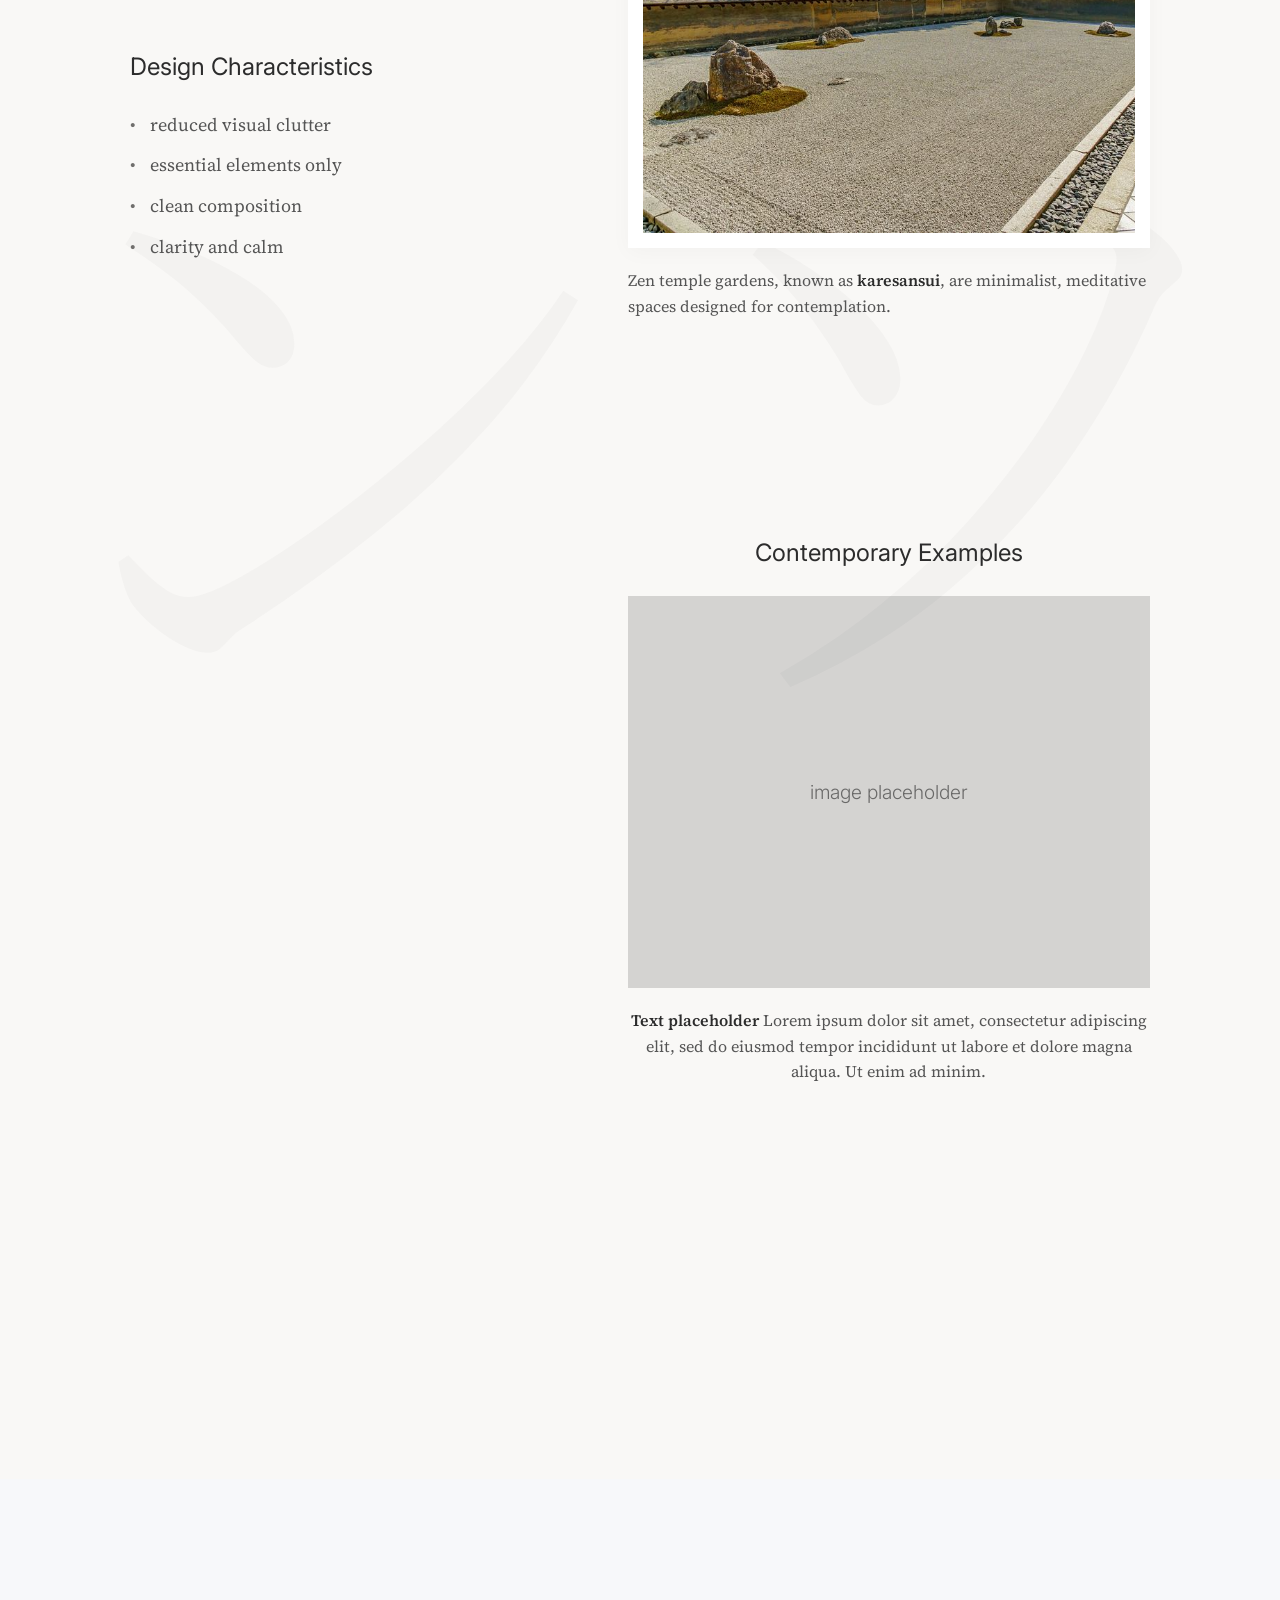
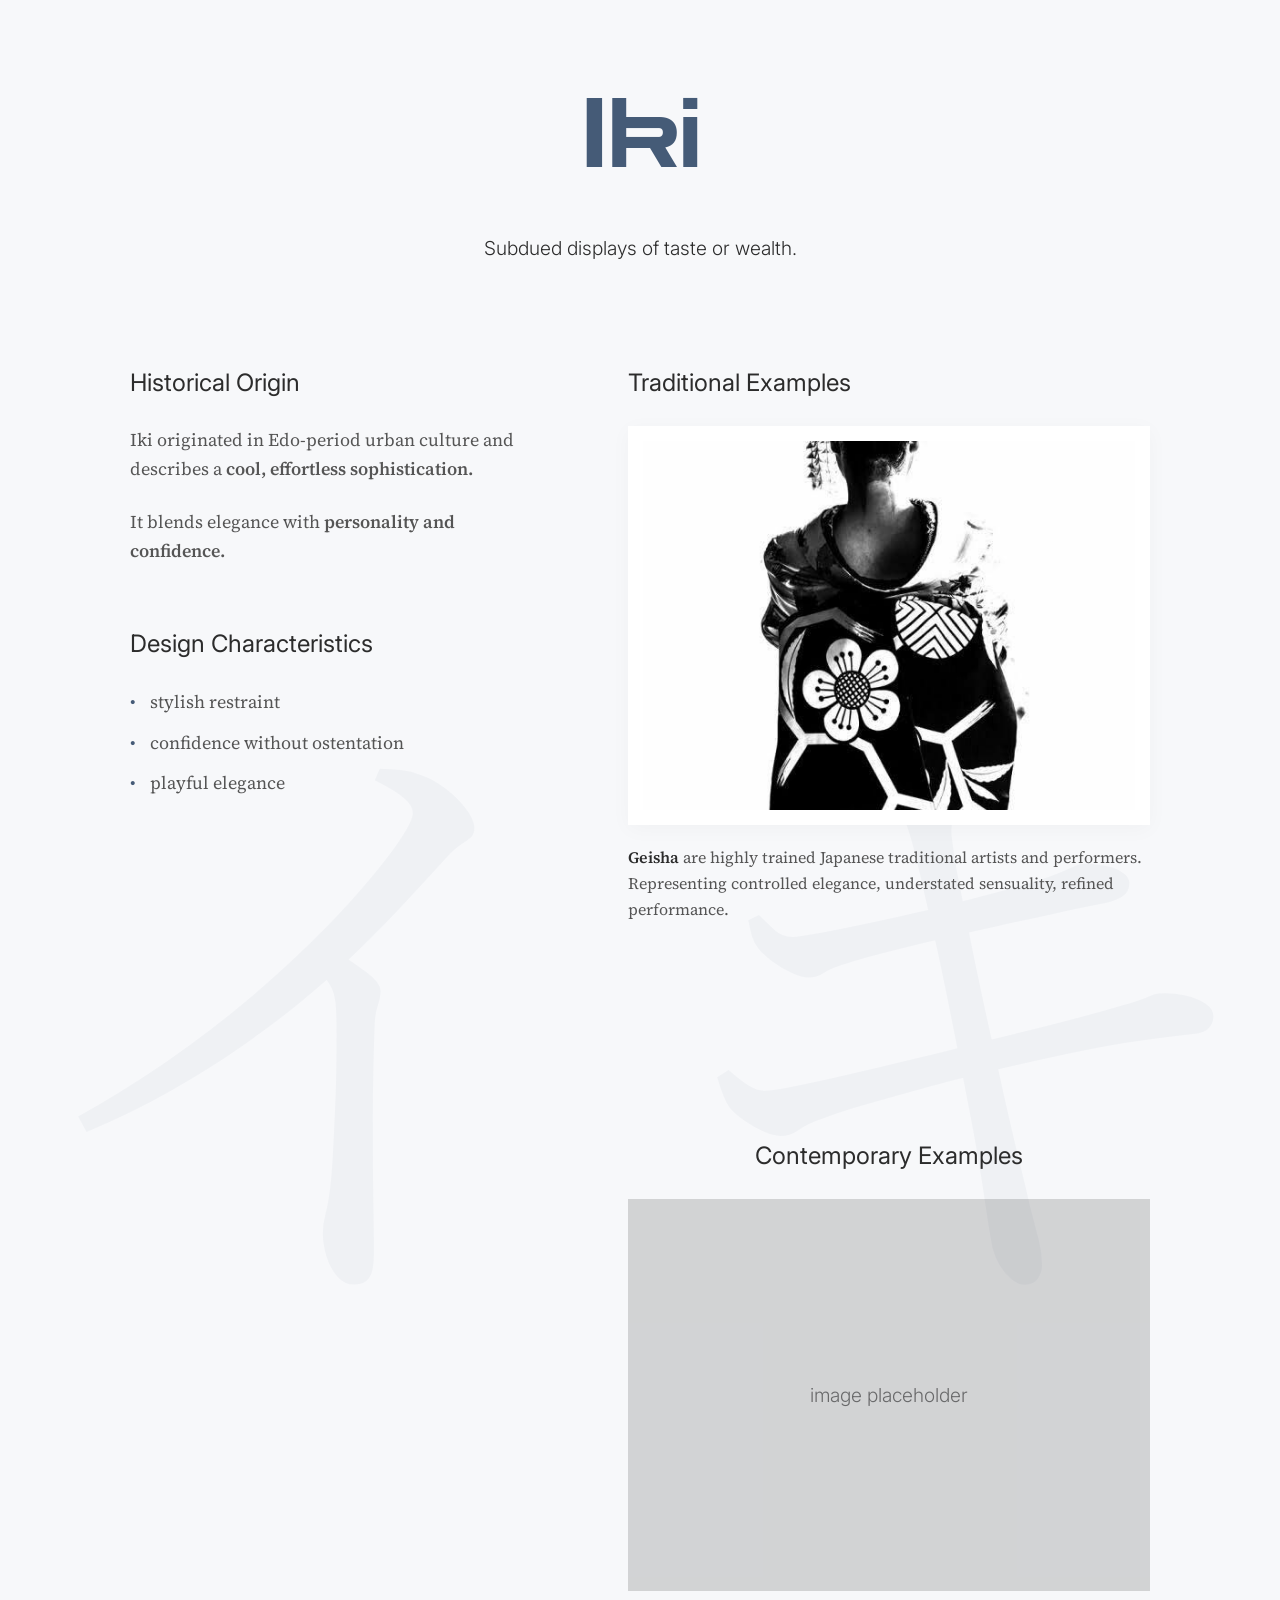
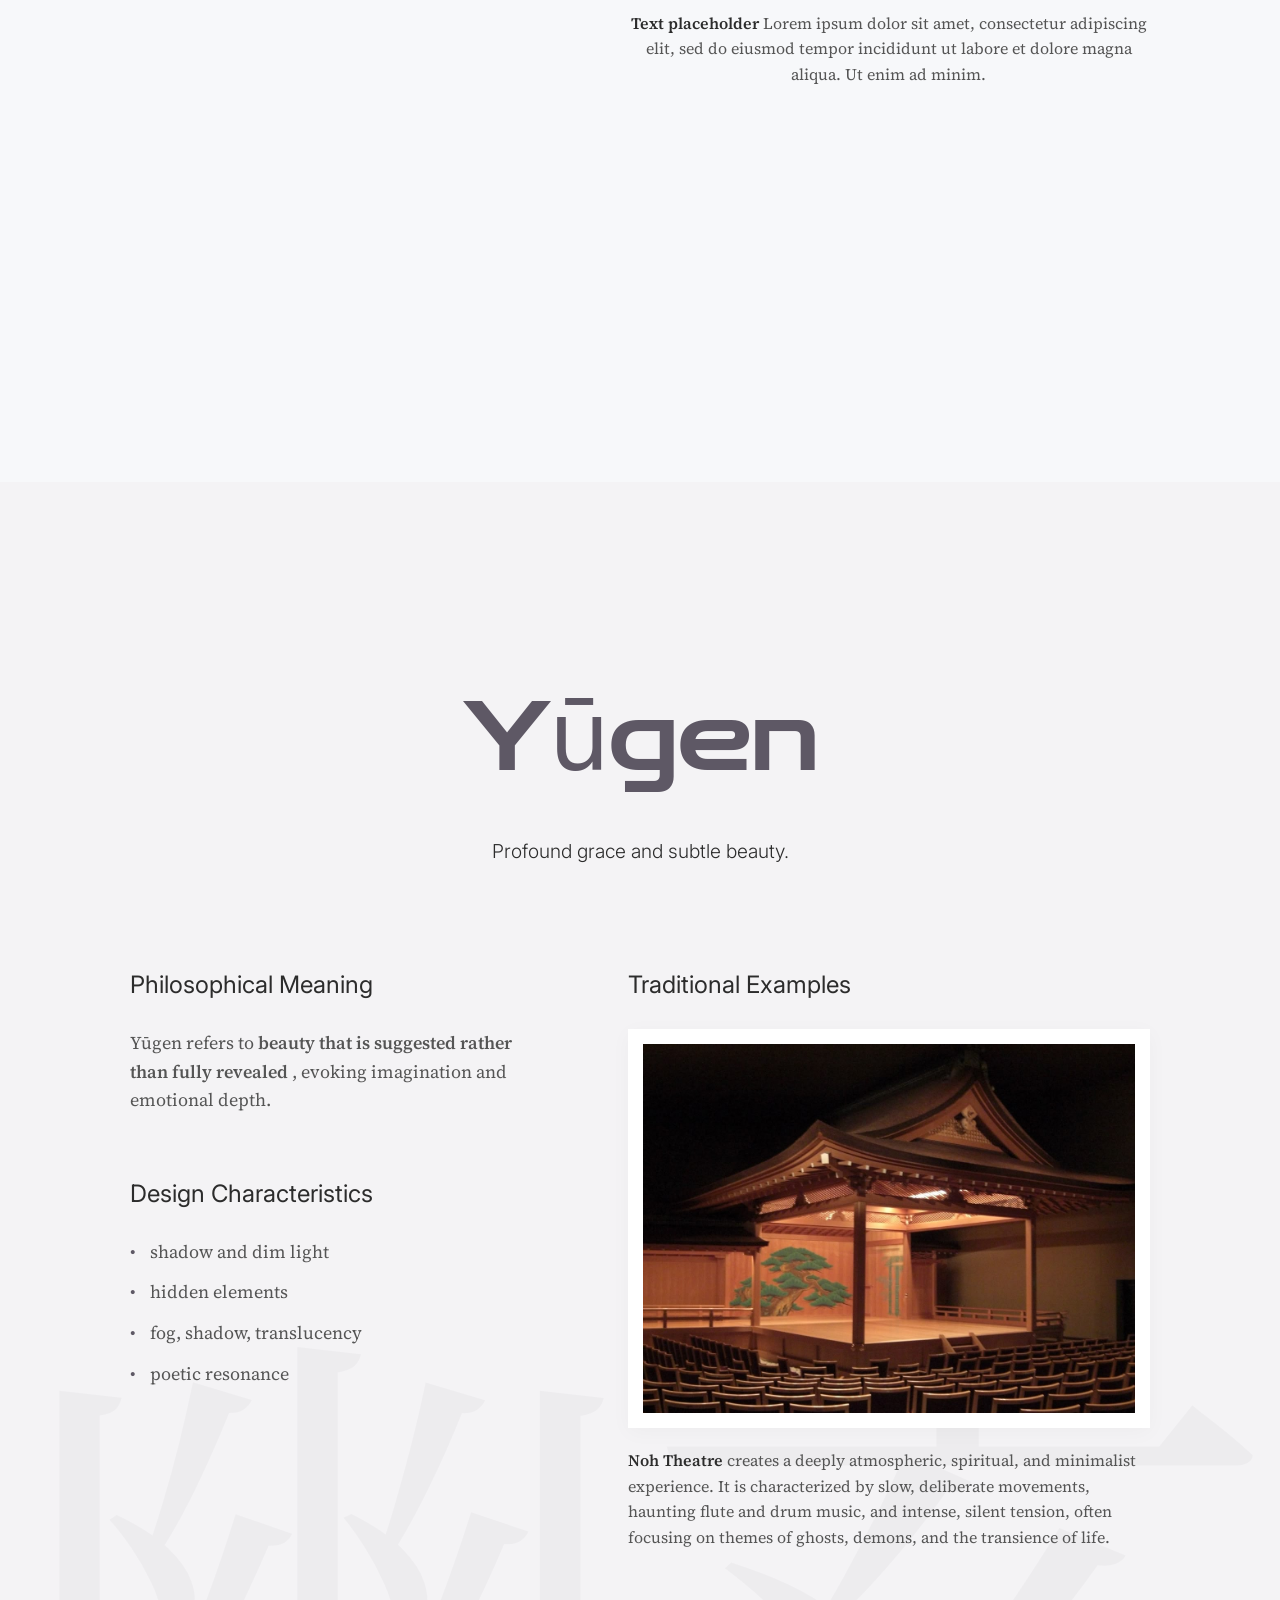
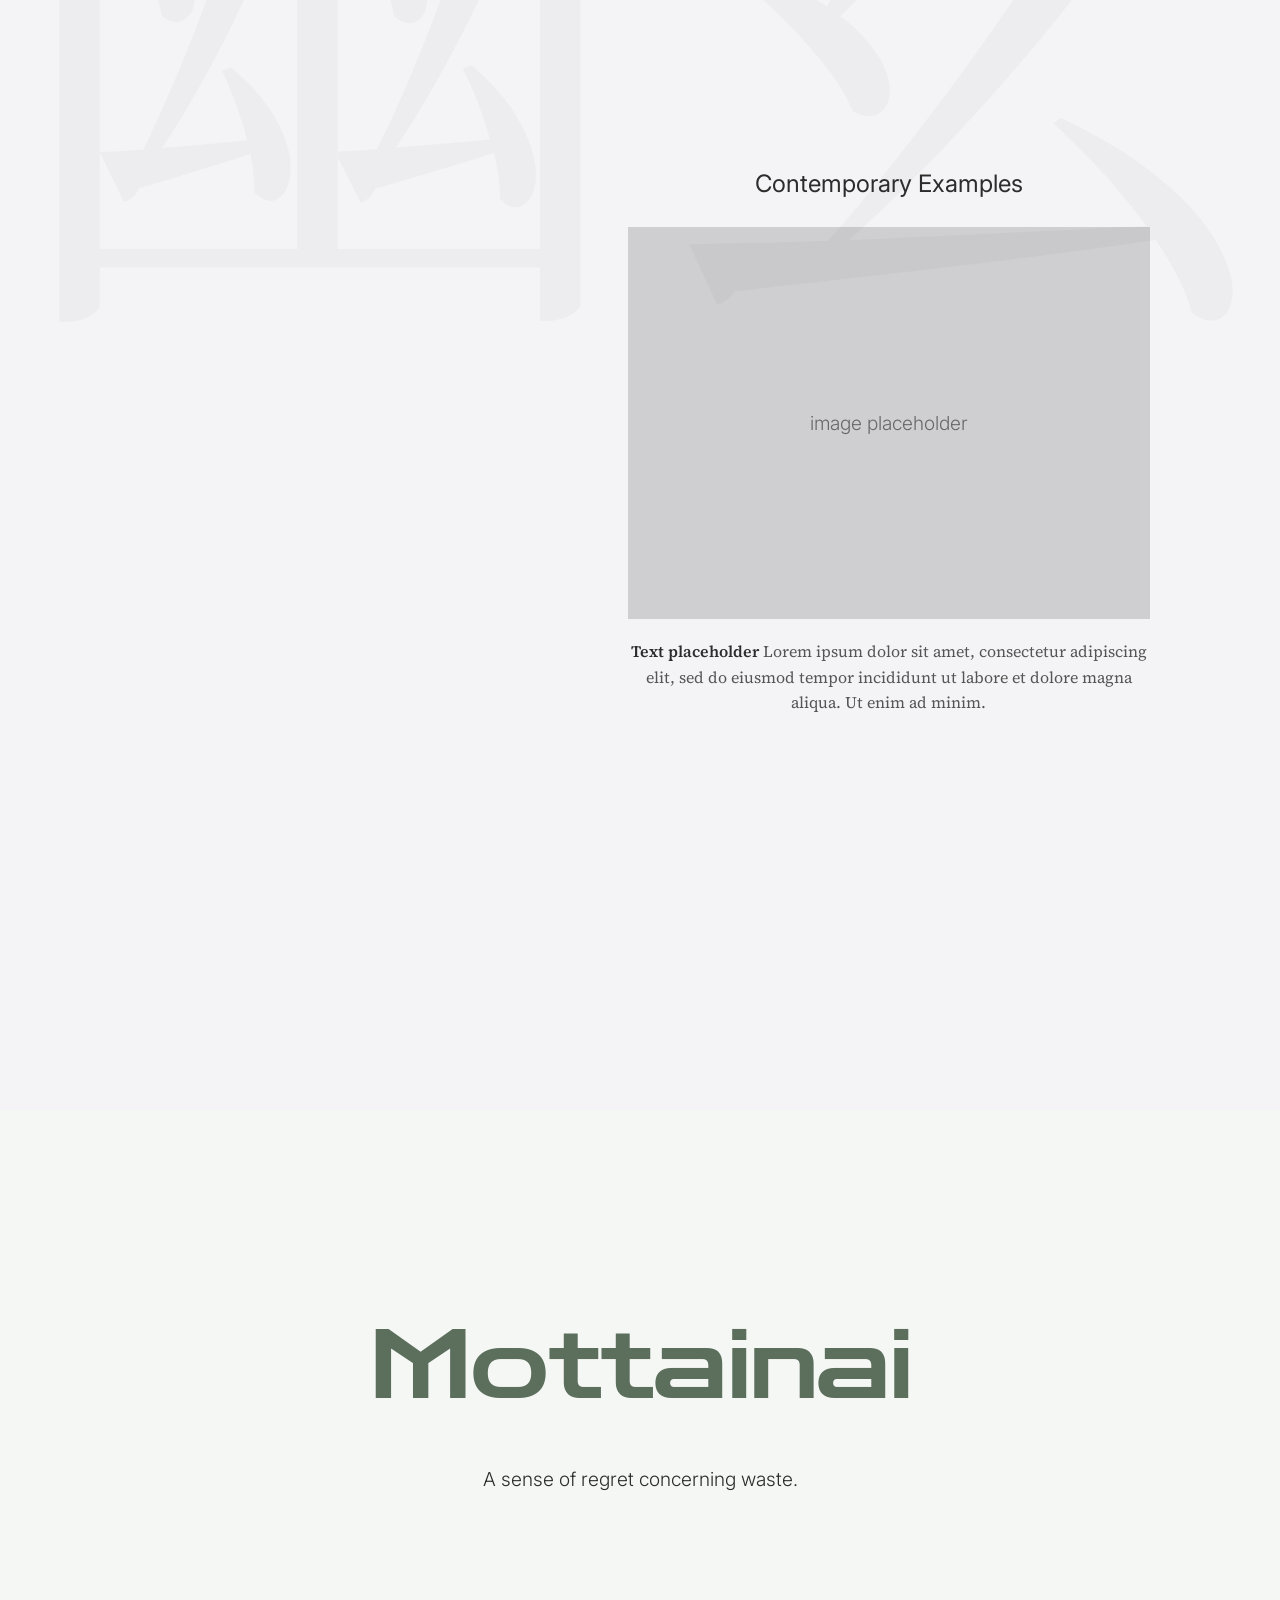
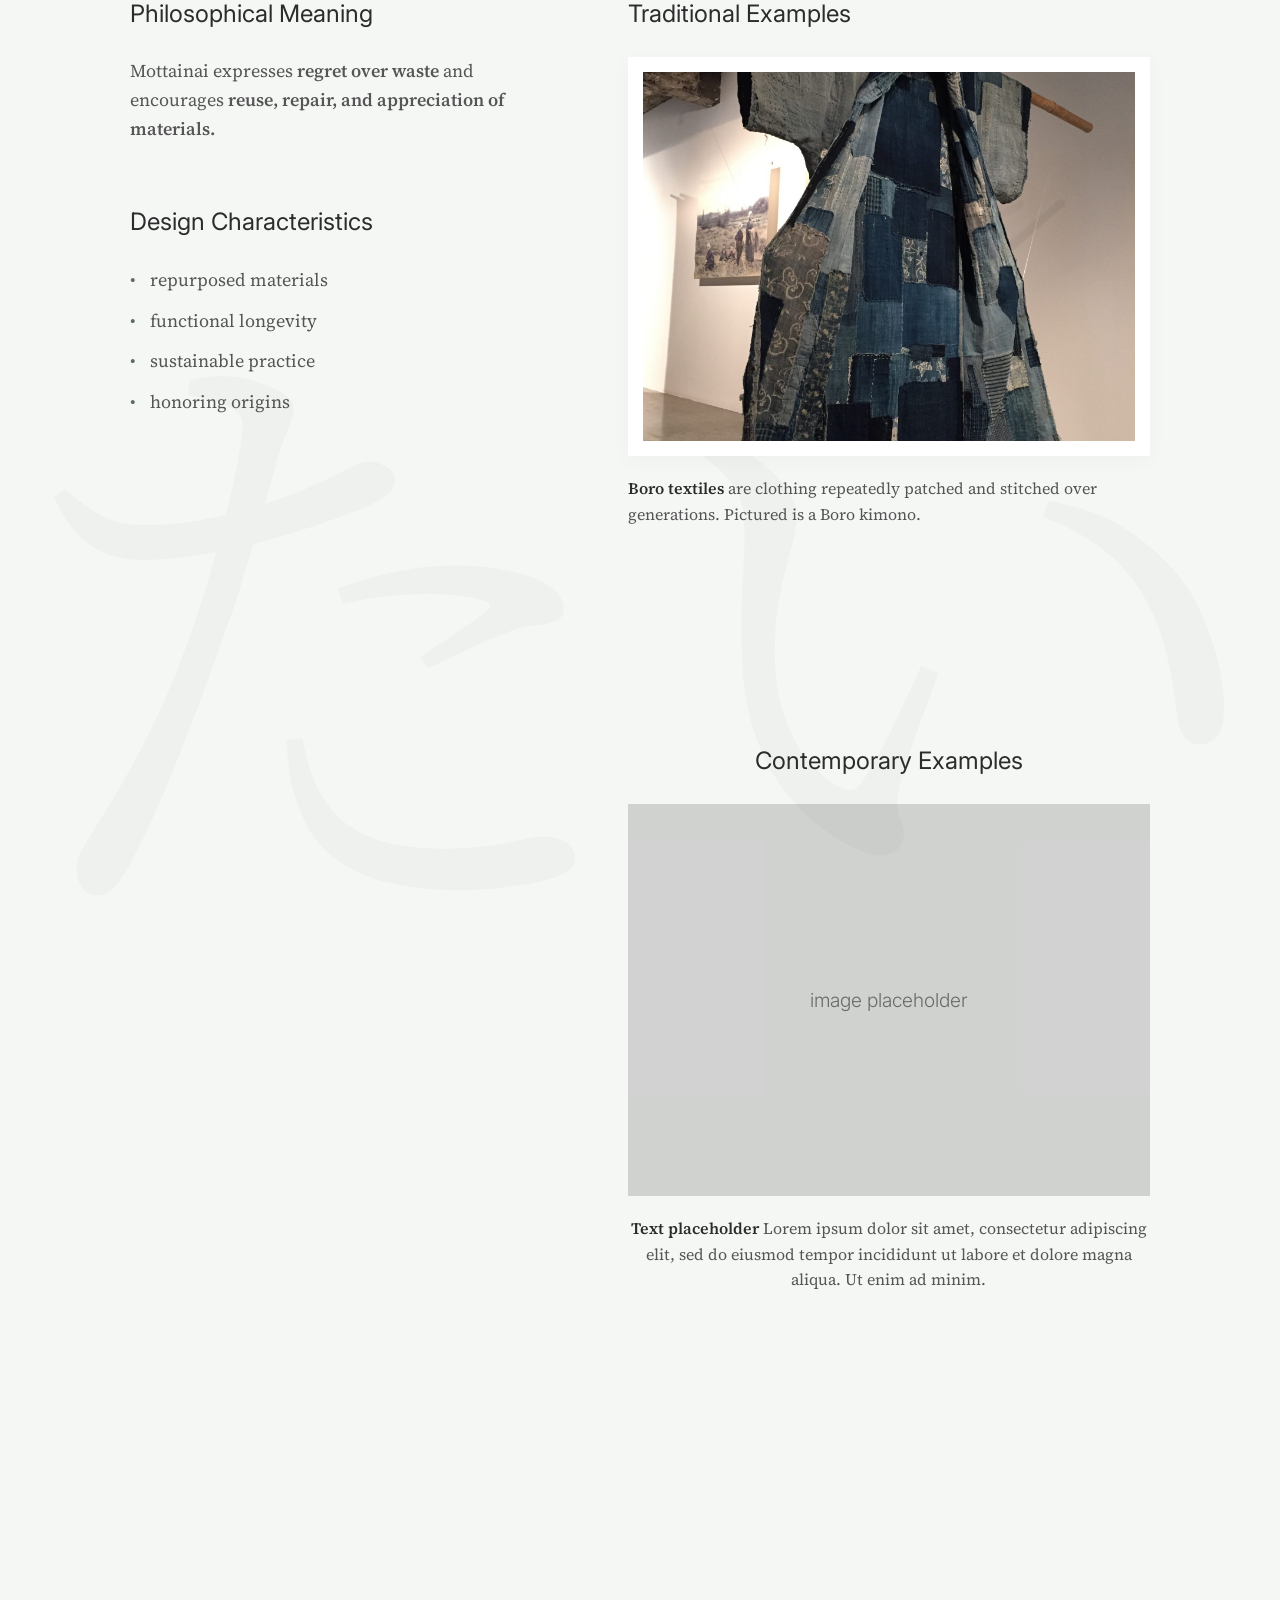
==== commit 00073548: "Revise content for clarity and accuracy in sections, update kanji representations, and enhance foote" ====
--- a/japan-study-abroad-project/index.html
+++ b/japan-study-abroad-project/index.html
@@ -26,7 +26,7 @@
     <header class="hero">
         <div class="container">
             <h1>Seven Japanese<br>Design Principles</h1>
-            <p class="hero-description">An exploration of aesthetic philosophies shaping art, architecture, and everyday life. A quiet reflection on beauty, space, and purposeful simplicity.</p>
+            <p class="hero-description">A study of Japanese aesthetic principles and their influence on modern design.</p>
         </div>
     </header>
 
@@ -83,7 +83,7 @@
 
         <!-- SECTION 2: MA -->
         <section id="ma" class="principle-section theme-ma">
-            <div class="bg-kanji">間</div>
+            <div class="bg-kanji">マ</div>
             <div class="container">
                 <div class="section-header">
                     <h2 class="title">Ma</h2>
@@ -143,7 +143,7 @@
                         <article class="content-block">
                             <h3>Historical Origin</h3>
                             <p>Originating from the Muromachi period; Shibui signifies a <strong>subtle, refined, and unobtrusive beauty.</strong></p>
-                            <p>Originally referring to the sour or astringent taste of unripe persimmon (shibushi), it evolved by the Edo period to describe objects, art, or fashion that are <strong>simple, functional, and understated.</strong></p>
+                            <p>Originally referring to the sour taste of unripe persimmon (shibushi), it evolved by the Edo period to describe objects, art, or fashion that are <strong>simple, functional, and understated.</strong></p>
                         </article>
 
                         <article class="content-block">
@@ -180,7 +180,7 @@
 
         <!-- SECTION 4: KANSO -->
         <section id="kanso" class="principle-section theme-kanso">
-            <div class="bg-kanji">簡素</div>
+            <div class="bg-kanji">カンソウ</div>
             <div class="container">
                 <div class="section-header">
                     <h2 class="title">Kanso</h2>
@@ -229,7 +229,7 @@
 
         <!-- SECTION 5: IKI -->
         <section id="iki" class="principle-section theme-iki">
-            <div class="bg-kanji">粋</div>
+            <div class="bg-kanji">イキ</div>
             <div class="container">
                 <div class="section-header">
                     <h2 class="title">Iki</h2>
@@ -288,8 +288,7 @@
                     <div class="text-column">
                         <article class="content-block">
                             <h3>Philosophical Meaning</h3>
-                            <p>Yūgen reflects an awareness of the universe that triggers emotional responses too deep and powerful for words.</p>
-                            <p>It hints at something <strong>unseen or beyond</strong> mere forms, evoking a sense of mystery and depth.</p>
+                            <p>Yūgen refers to <strong> beauty that is suggested rather than fully revealed </strong>, evoking imagination and emotional depth.</p>
                         </article>
 
                         <article class="content-block">
@@ -297,7 +296,7 @@
                             <ul>
                                 <li>shadow and dim light</li>
                                 <li>hidden elements</li>
-                                <li>implied depth</li>
+                                <li>fog, shadow, translucency</li>
                                 <li>poetic resonance</li>
                             </ul>
                         </article>
@@ -309,7 +308,7 @@
                             <div class="img-wrapper">
                                 <img src="assets/yugen-trad.jpg" alt="Misty mountain landscape in Japan">
                             </div>
-                            <figcaption>Traditional <strong>sumi-e</strong> (ink wash painting) uses negative space and sparse strokes to imply vast mist-covered mountains, letting the mind fill in what the brush leaves out.</figcaption>
+                            <figcaption> <strong>Noh Theatre</strong> creates a deeply atmospheric, spiritual, and minimalist experience. It is characterized by slow, deliberate  movements, haunting flute and drum music, and intense, silent tension,  often focusing on themes of ghosts, demons, and the transience of life.</figcaption>
                         </figure>
 
                         <figure class="image-block contemporary">
@@ -326,7 +325,7 @@
 
         <!-- SECTION 7: MOTTAINAI -->
         <section id="mottainai" class="principle-section theme-mottainai">
-            <div class="bg-kanji">勿体無</div>
+            <div class="bg-kanji">もったいない</div>
             <div class="container">
                 <div class="section-header">
                     <h2 class="title">Mottainai</h2>
@@ -337,8 +336,7 @@
                     <div class="text-column">
                         <article class="content-block">
                             <h3>Philosophical Meaning</h3>
-                            <p>Mottainai is deeply tied to respect for nature and materials, acknowledging the effort and resources that go into creation.</p>
-                            <p>It encourages a lifecycle view of objects: <strong>reduce, reuse, and respect.</strong></p>
+                            <p>Mottainai expresses <strong>regret over waste</strong> and encourages <strong>reuse, repair, and appreciation of materials.</strong></p>
                         </article>
 
                         <article class="content-block">
@@ -358,7 +356,7 @@
                             <div class="img-wrapper">
                                 <img src="assets/mottainai-trad2.jpg" alt="Boro indigo patched fabric">
                             </div>
-                            <figcaption><strong>Boro</strong> textiles are traditional patchworked garments. Rather than discarding torn clothing, it is repeatedly mended, resulting in beautiful, layered historical fabric.</figcaption>
+                            <figcaption> <strong>Boro textiles </strong> are clothing repeatedly patched and stitched over generations. Pictured is a Boro kimono.</figcaption>
                         </figure>
 
                         <figure class="image-block contemporary">
@@ -375,15 +373,15 @@
 
         <section class="closing-reflection">
             <div class="container">
-                <h2>A Quiet Reflection</h2>
-                <p>These seven principles collectively offer a lens to view the world differently—not constantly seeking more, brighter, or louder, but finding profound beauty in what is essential, natural, and passing.</p>
+                <h2>Reflection</h2>
+                <p>These seven principles collectively offer a lens to view the world differently. Not constantly seeking more, brighter, or louder, but finding profound beauty in what is essential, natural, and passing.</p>
             </div>
         </section>
     </main>
 
     <footer>
         <div class="container">
-            <p>Design Research Archive &mdash; A study in minimalism and structural typography.</p>
+            <p>Donnie Thurman ® 2026 <br> Research on seven fundamental Japanese design principles</p>
         </div>
     </footer>
 
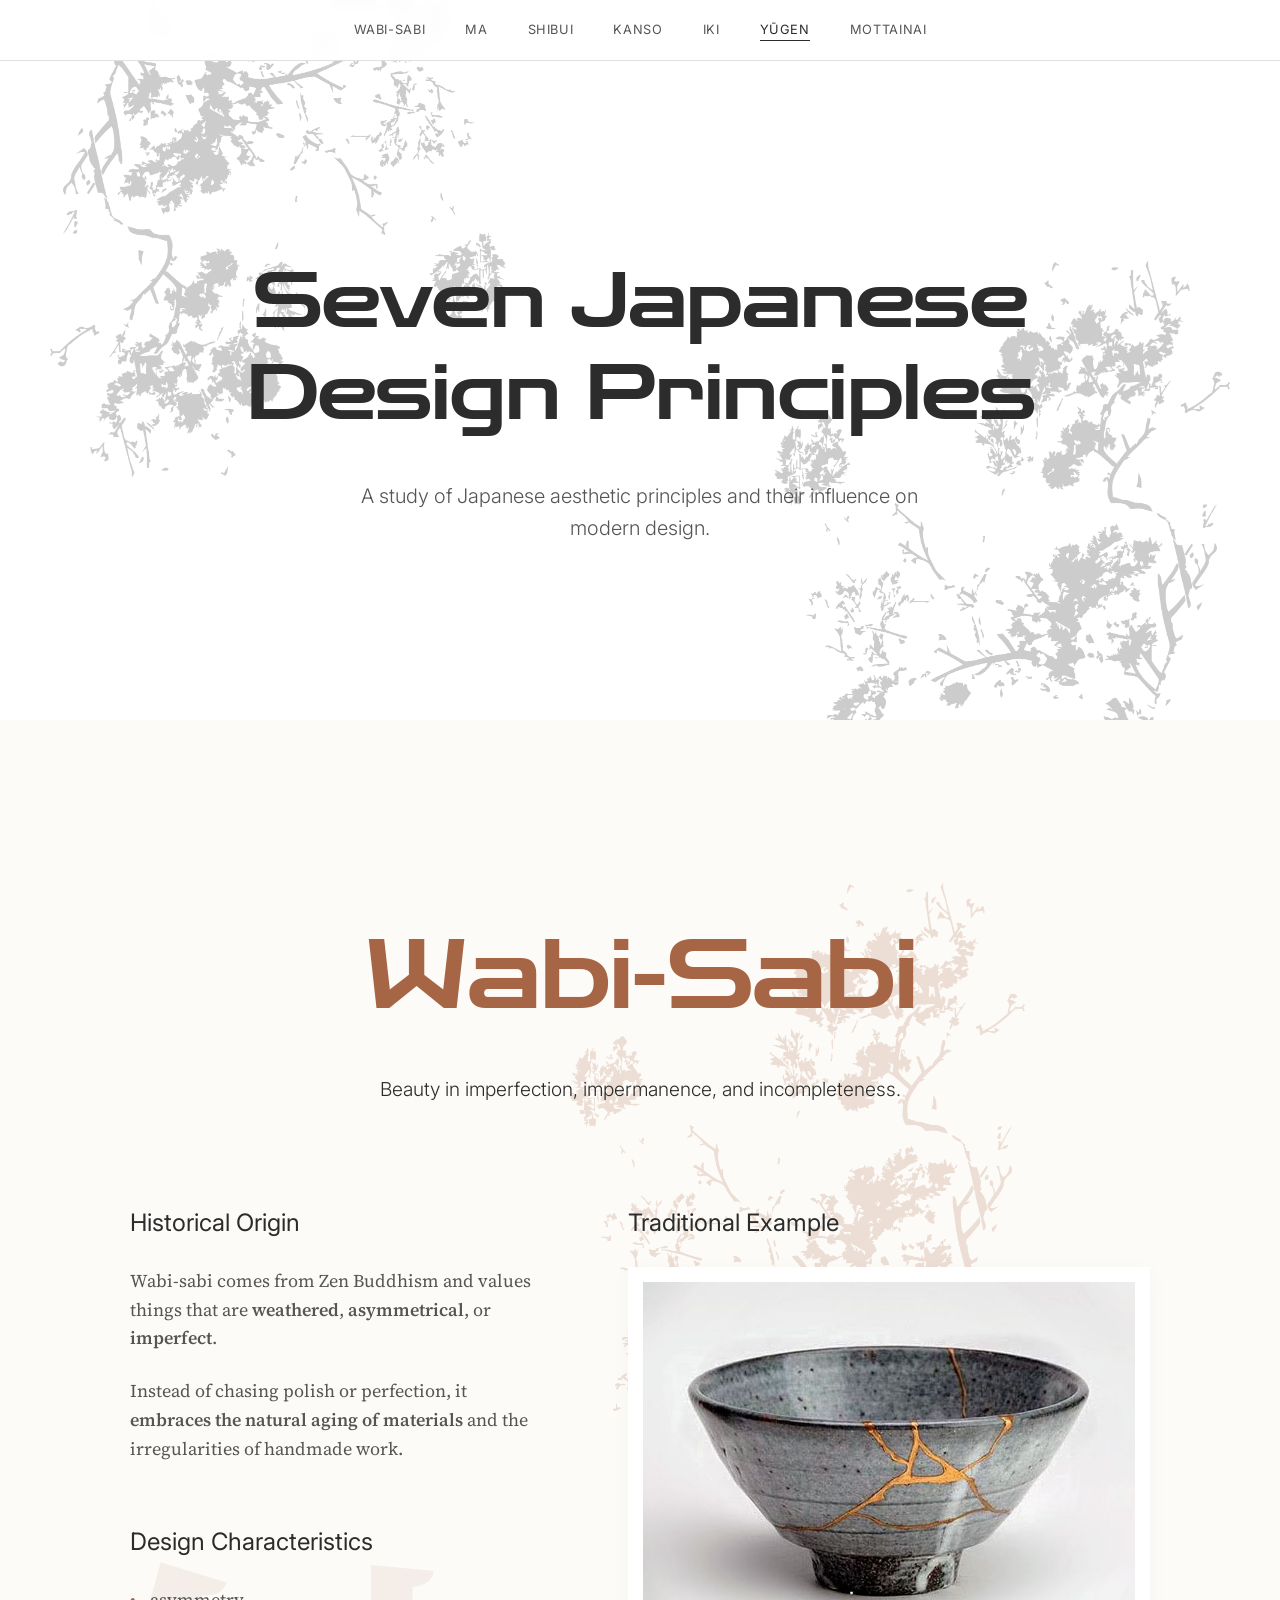
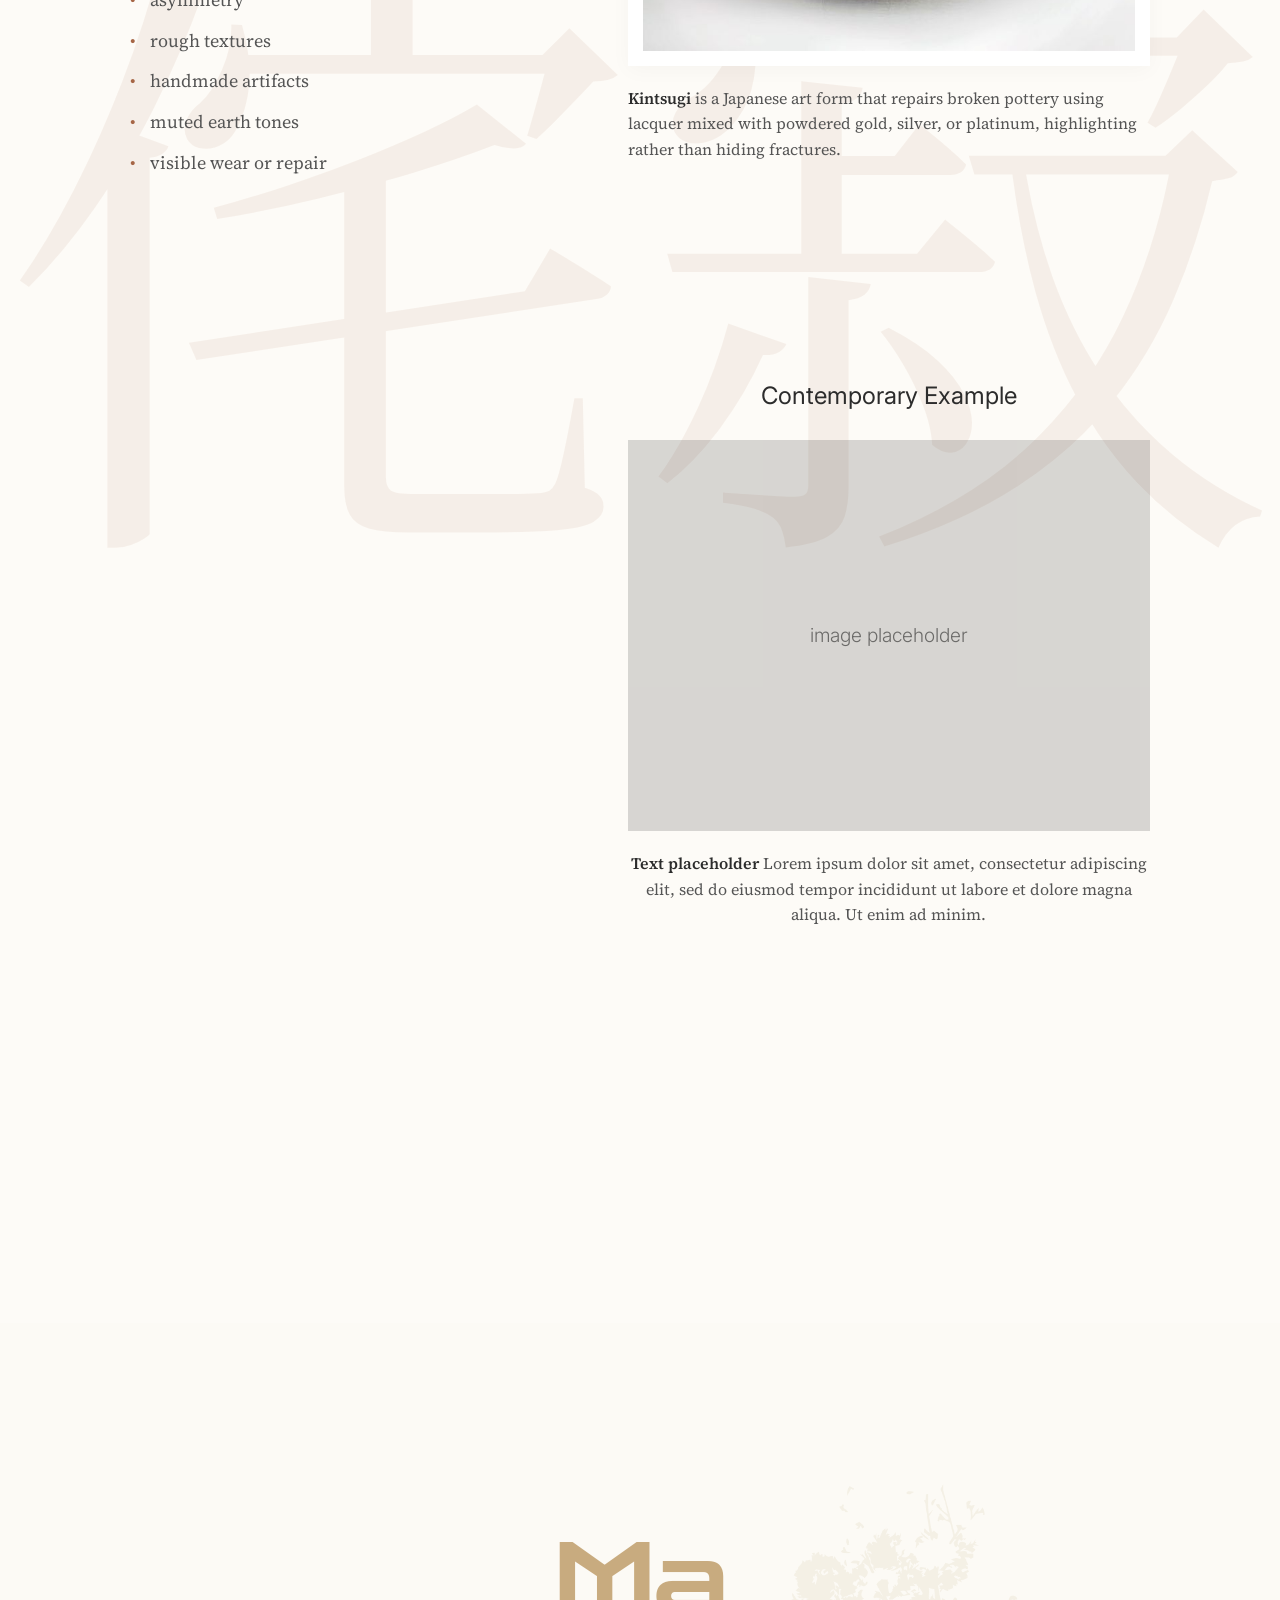
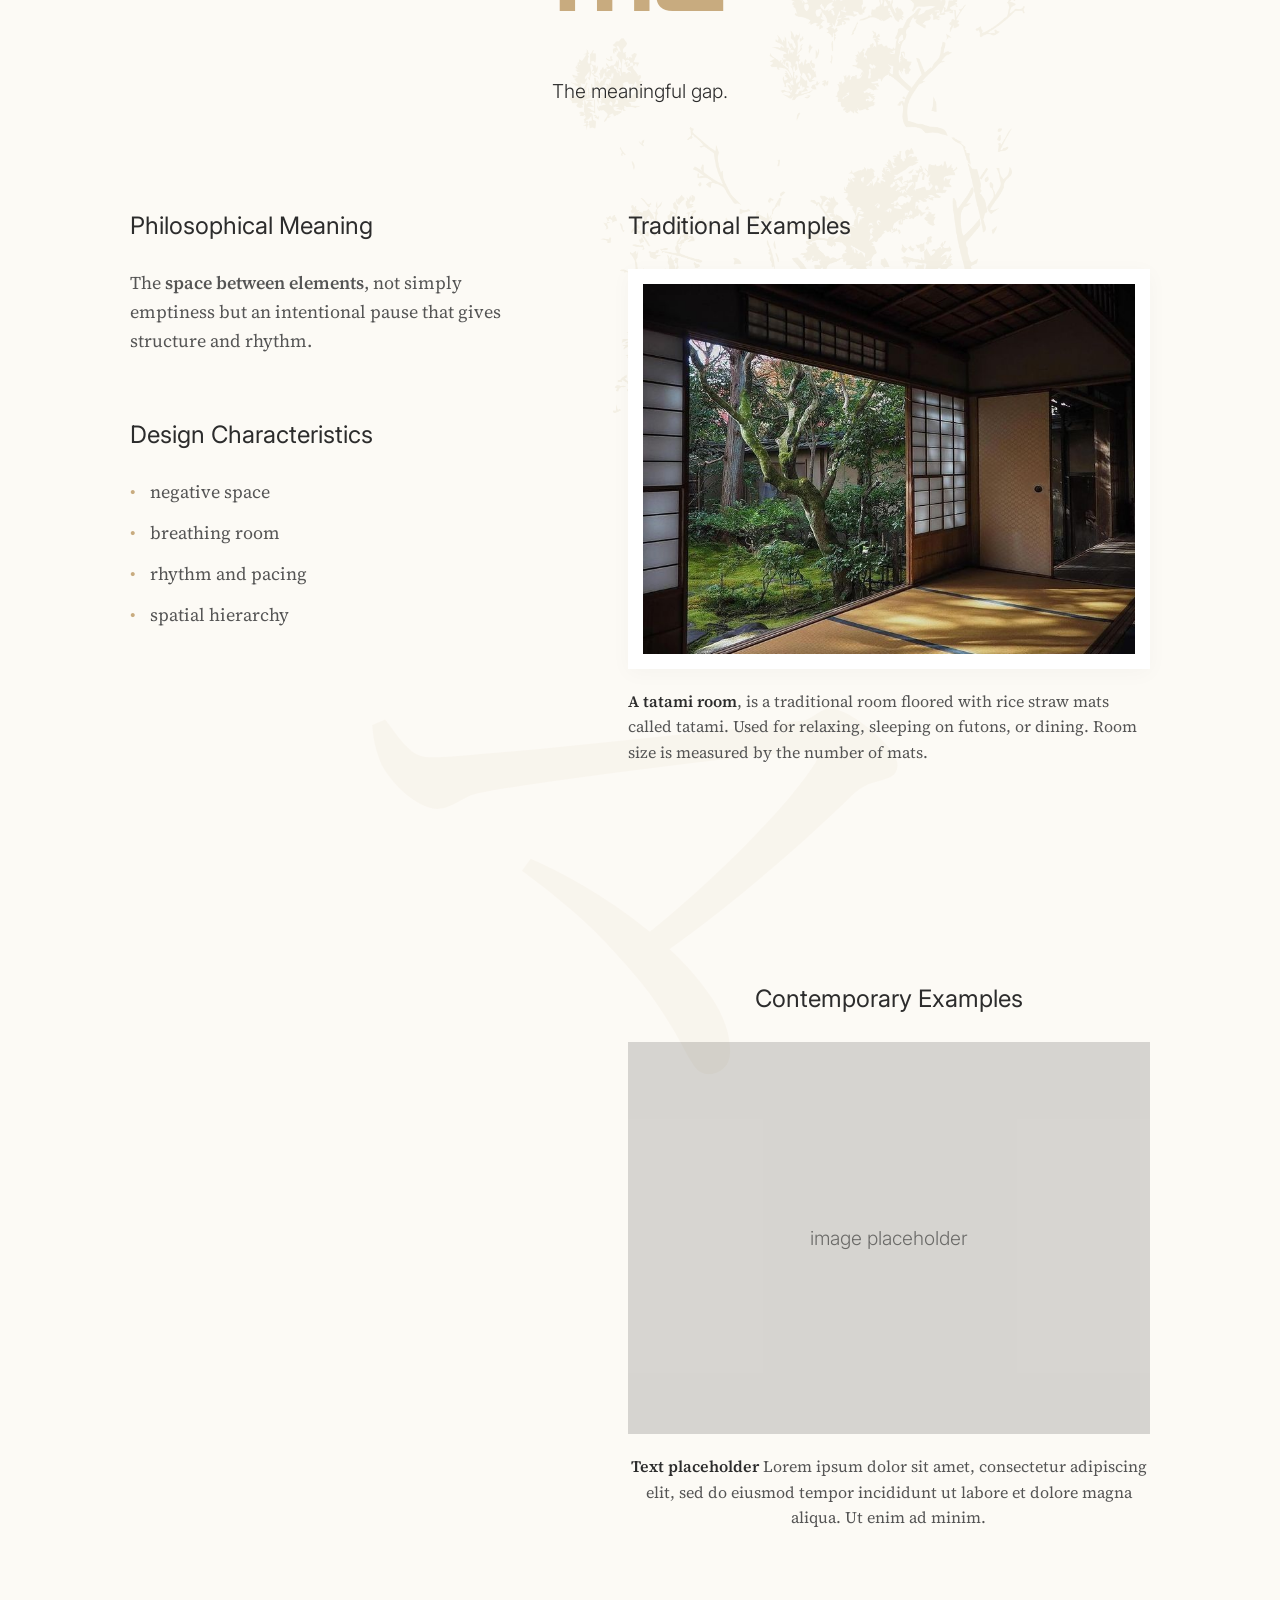
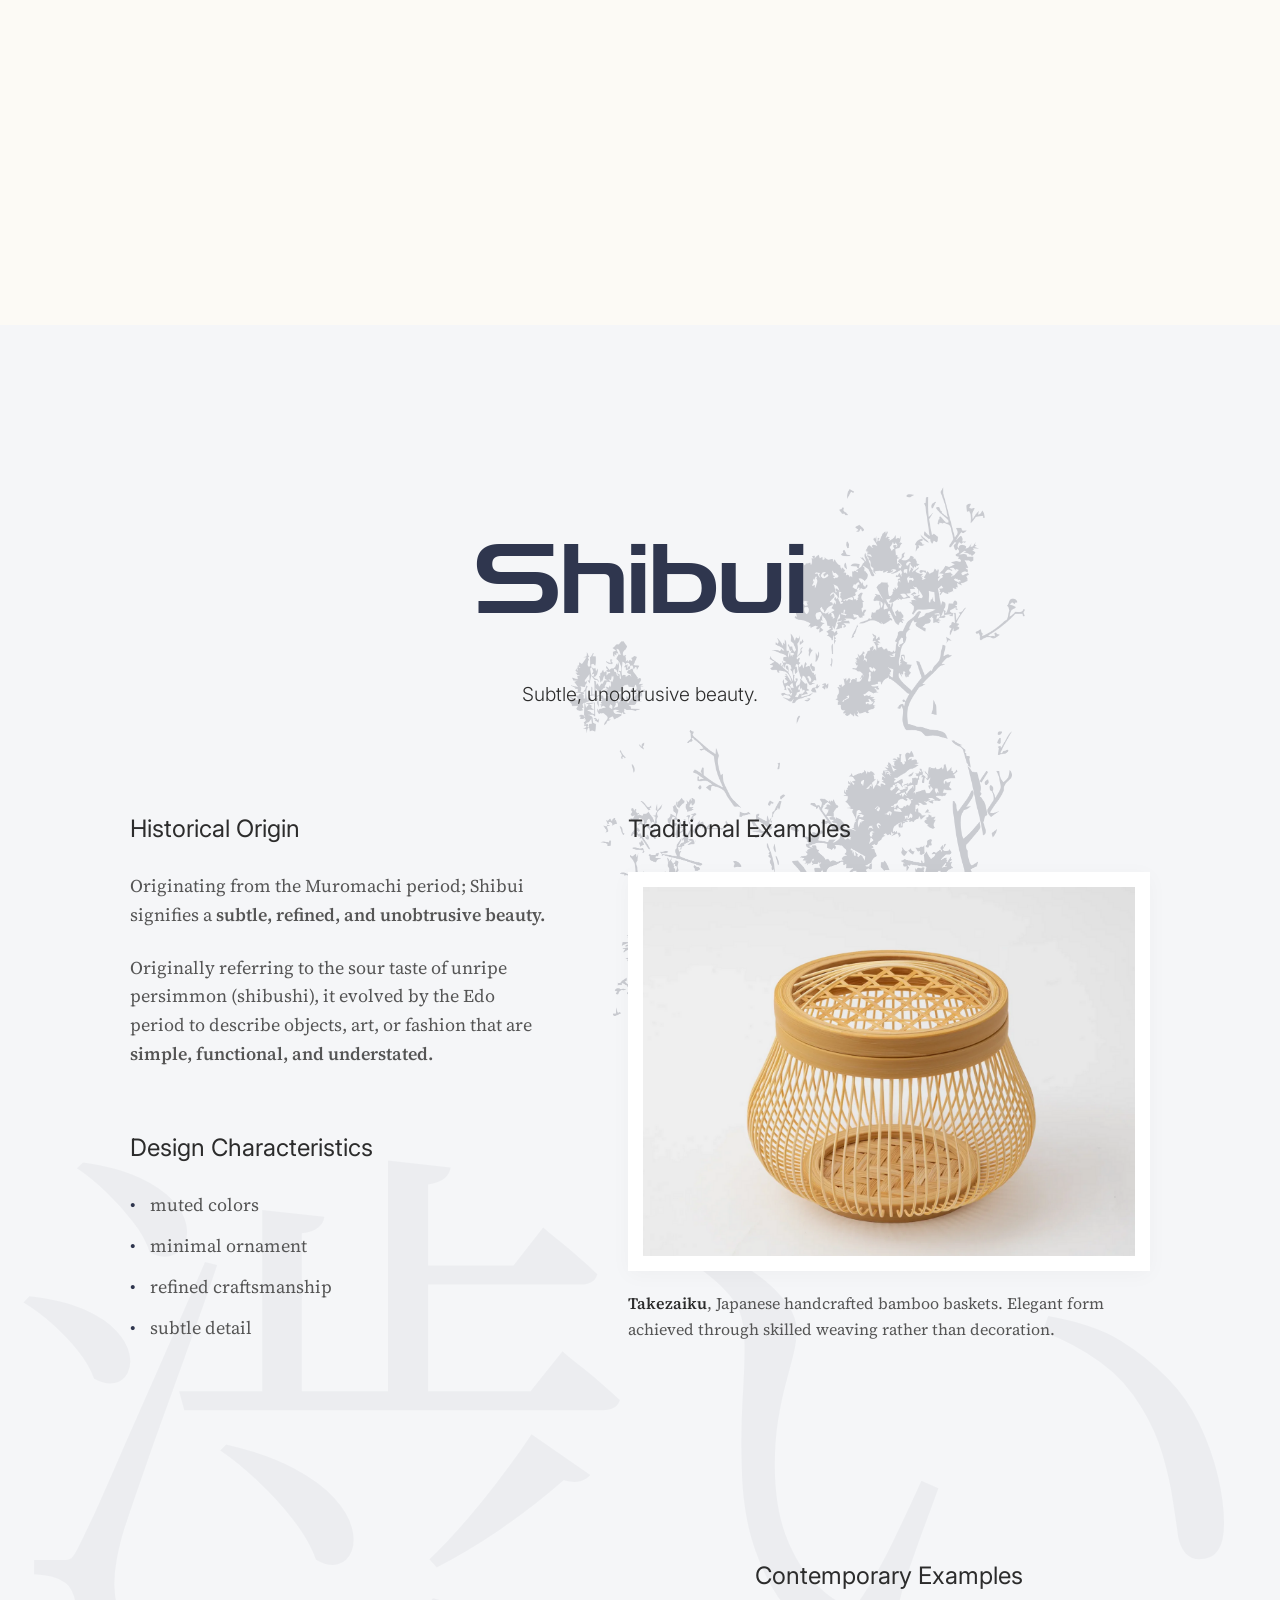
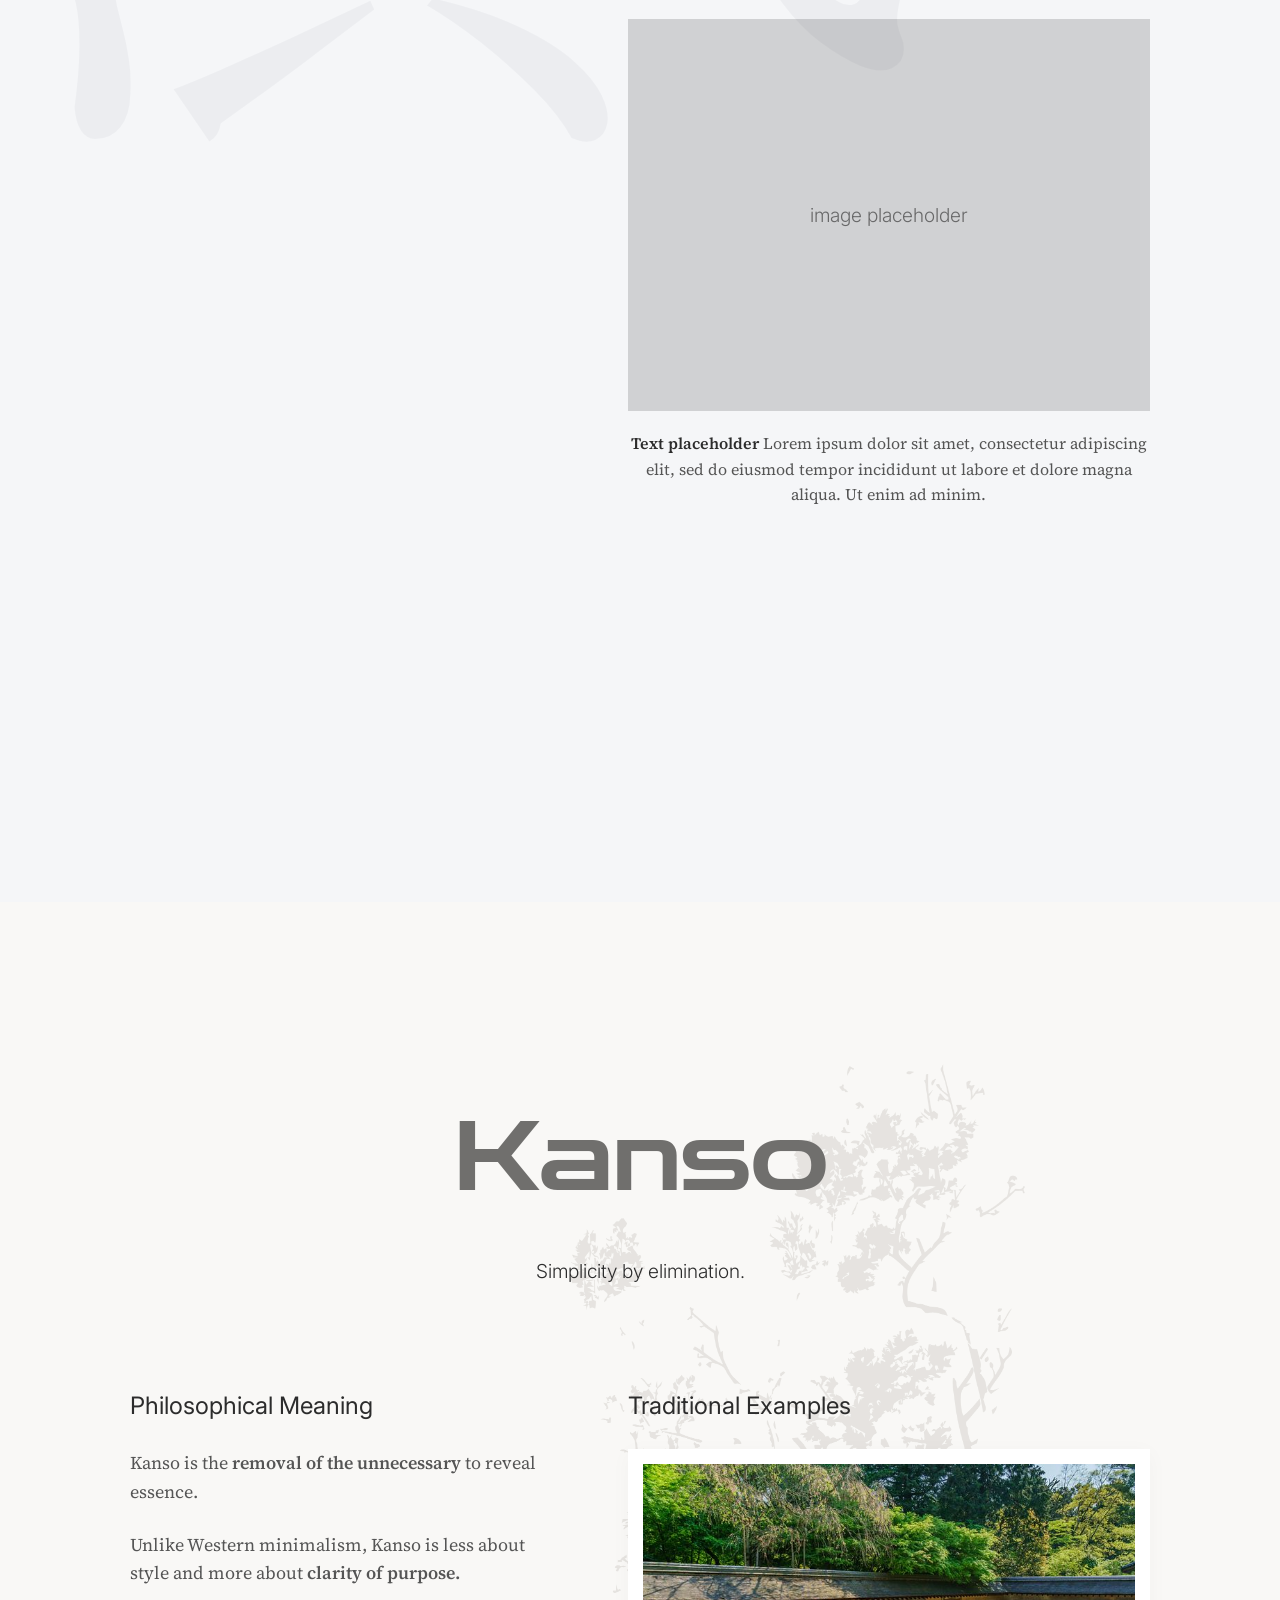
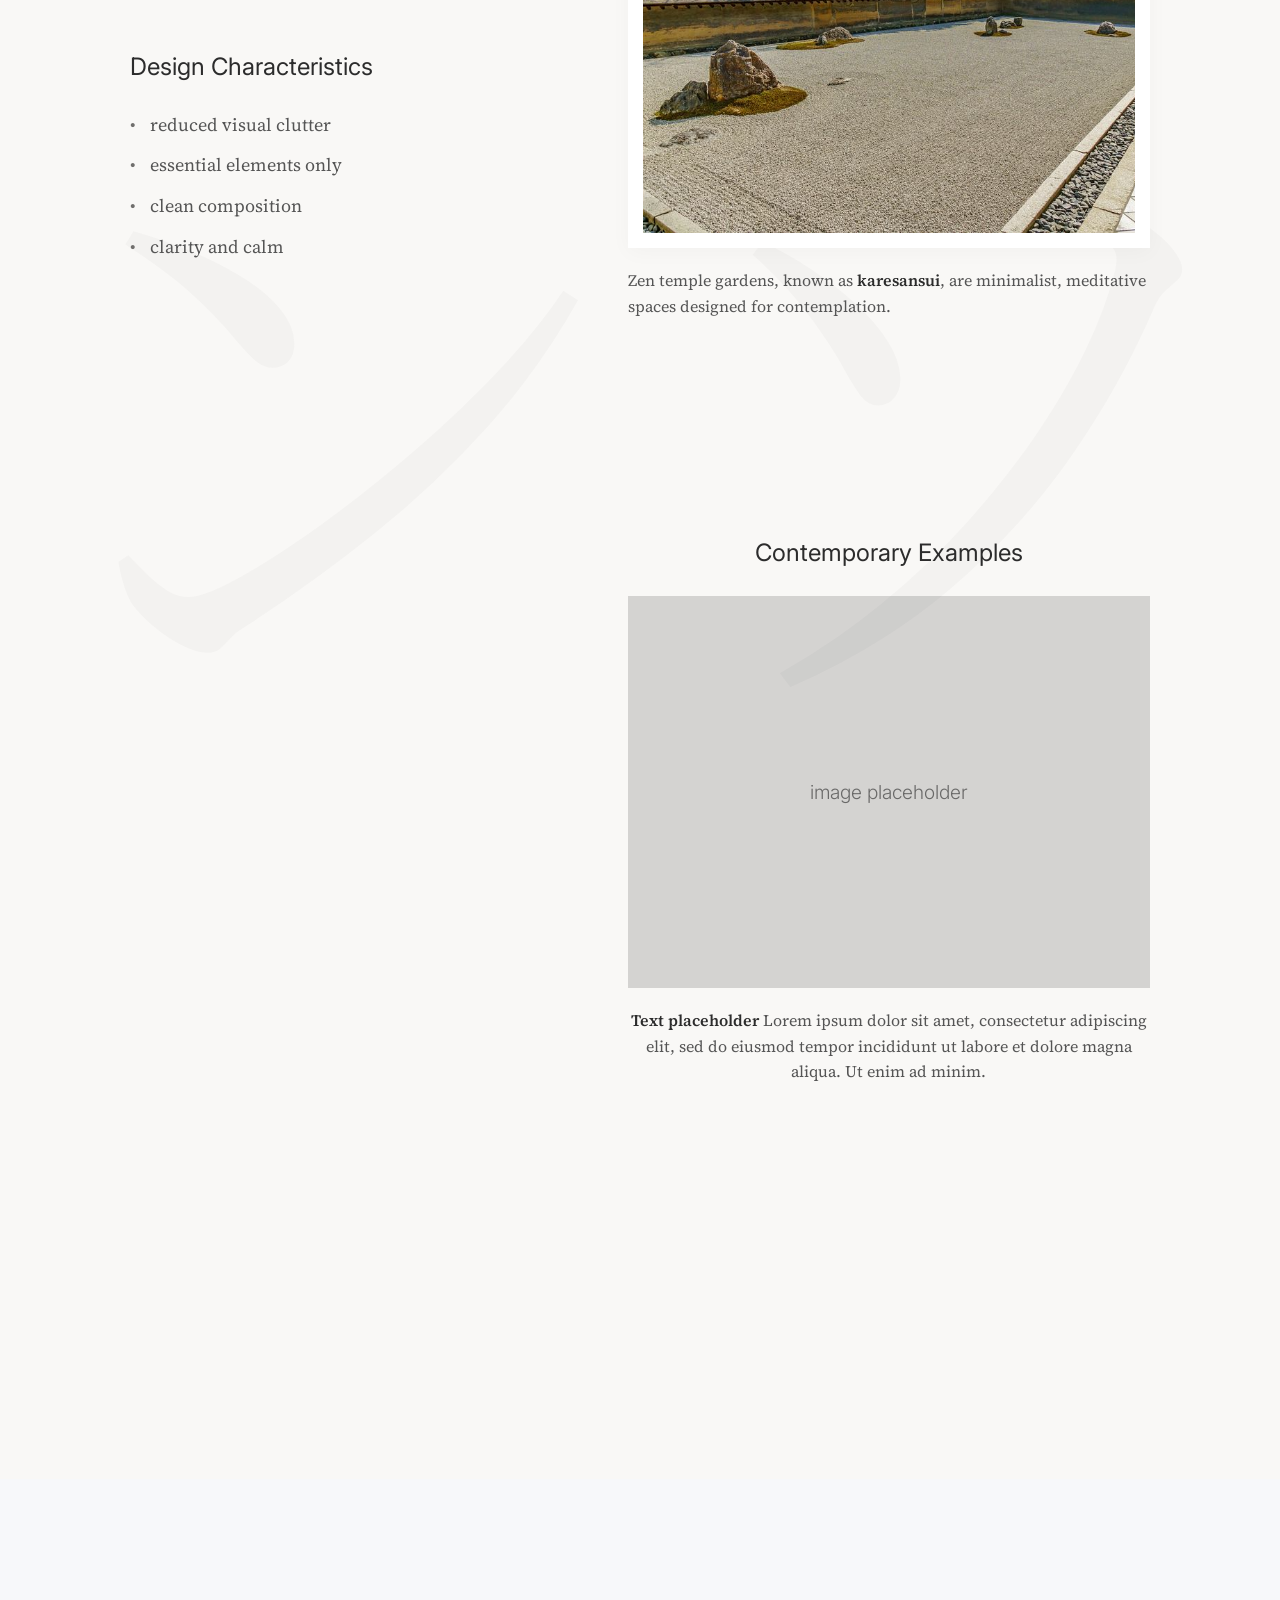
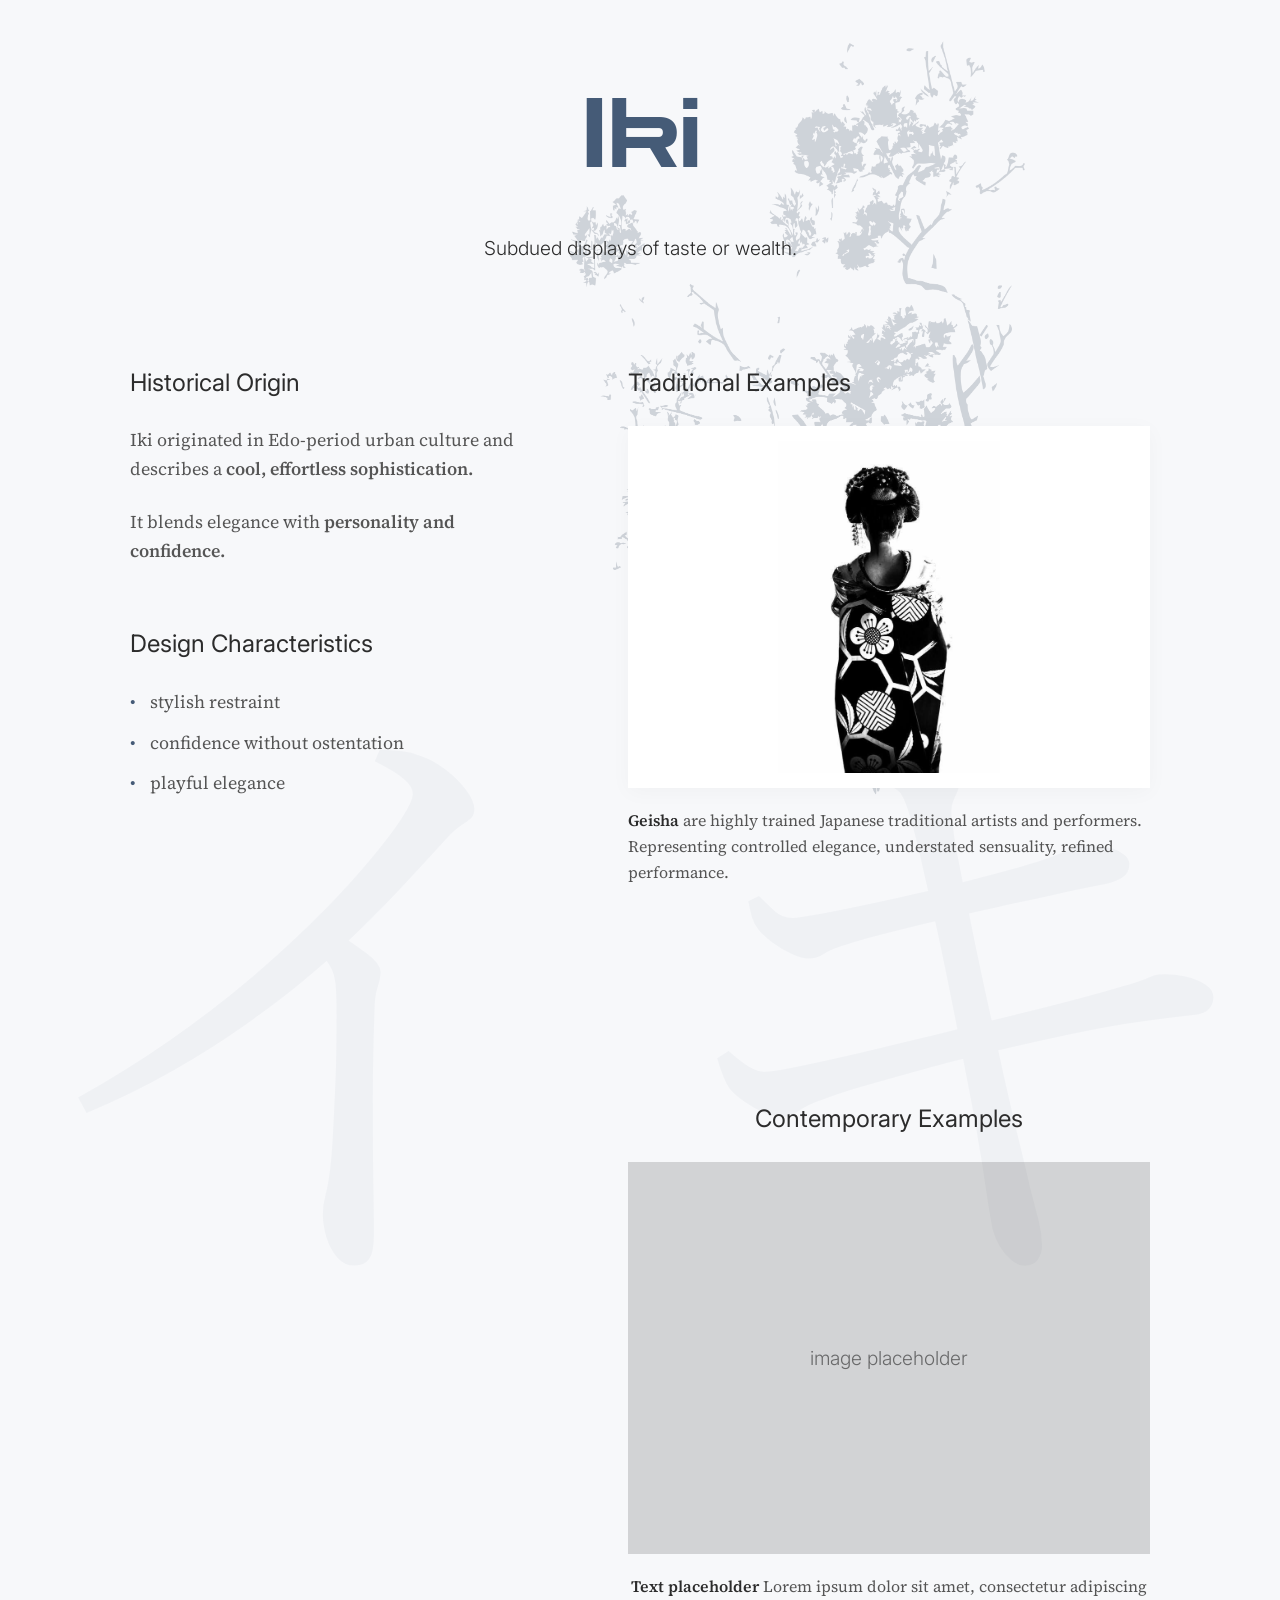
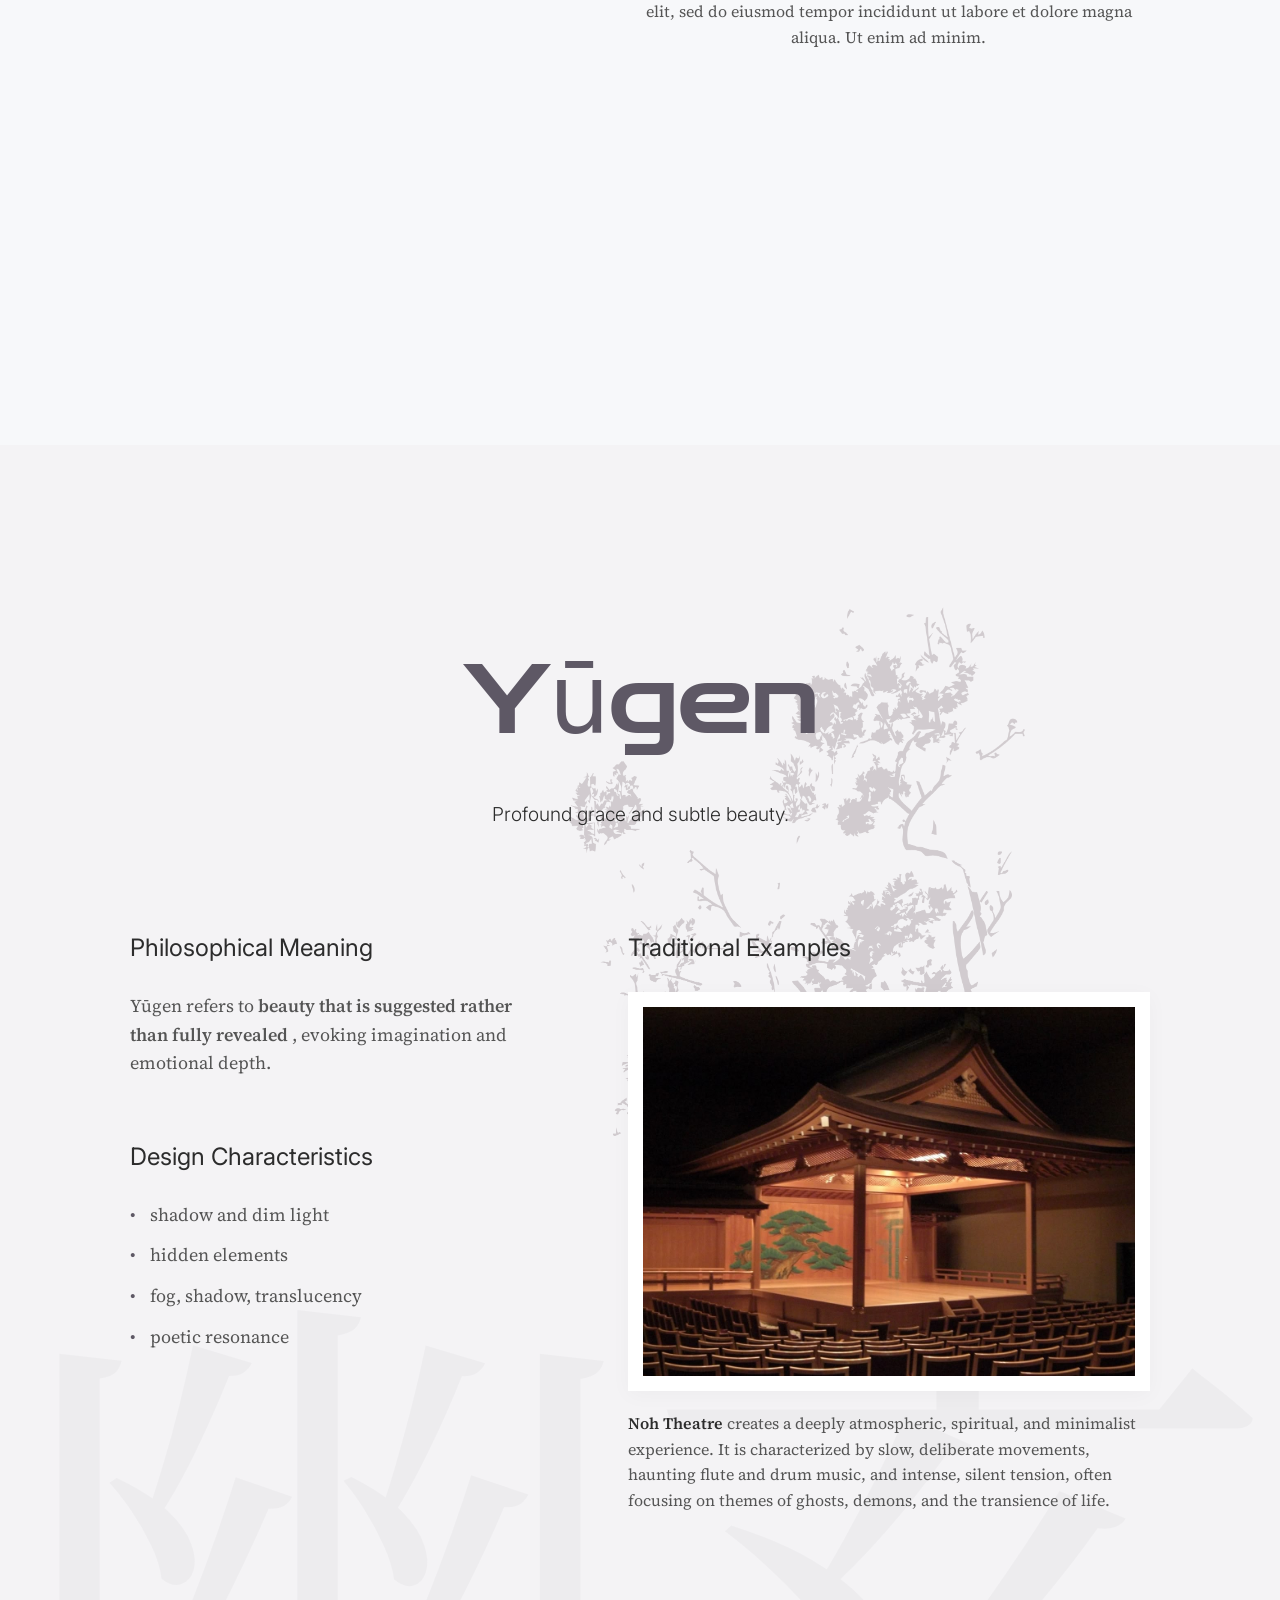
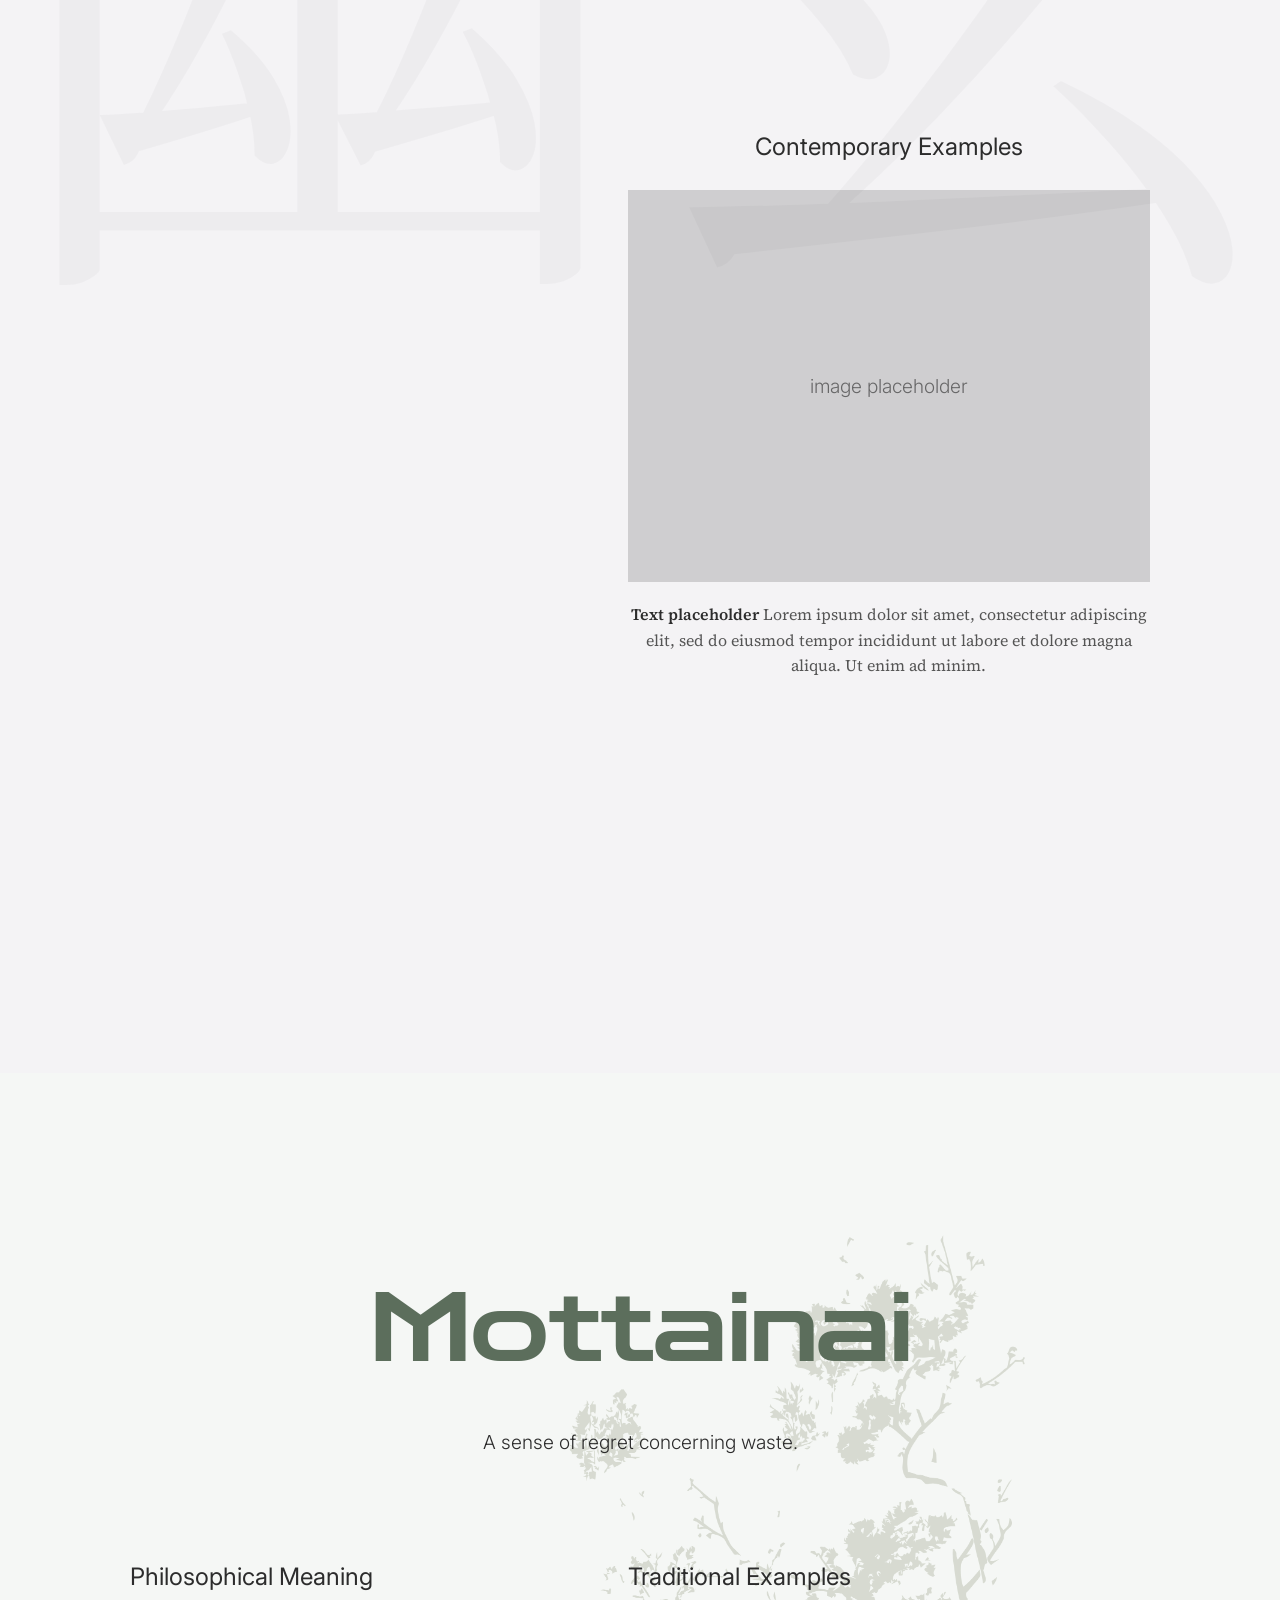
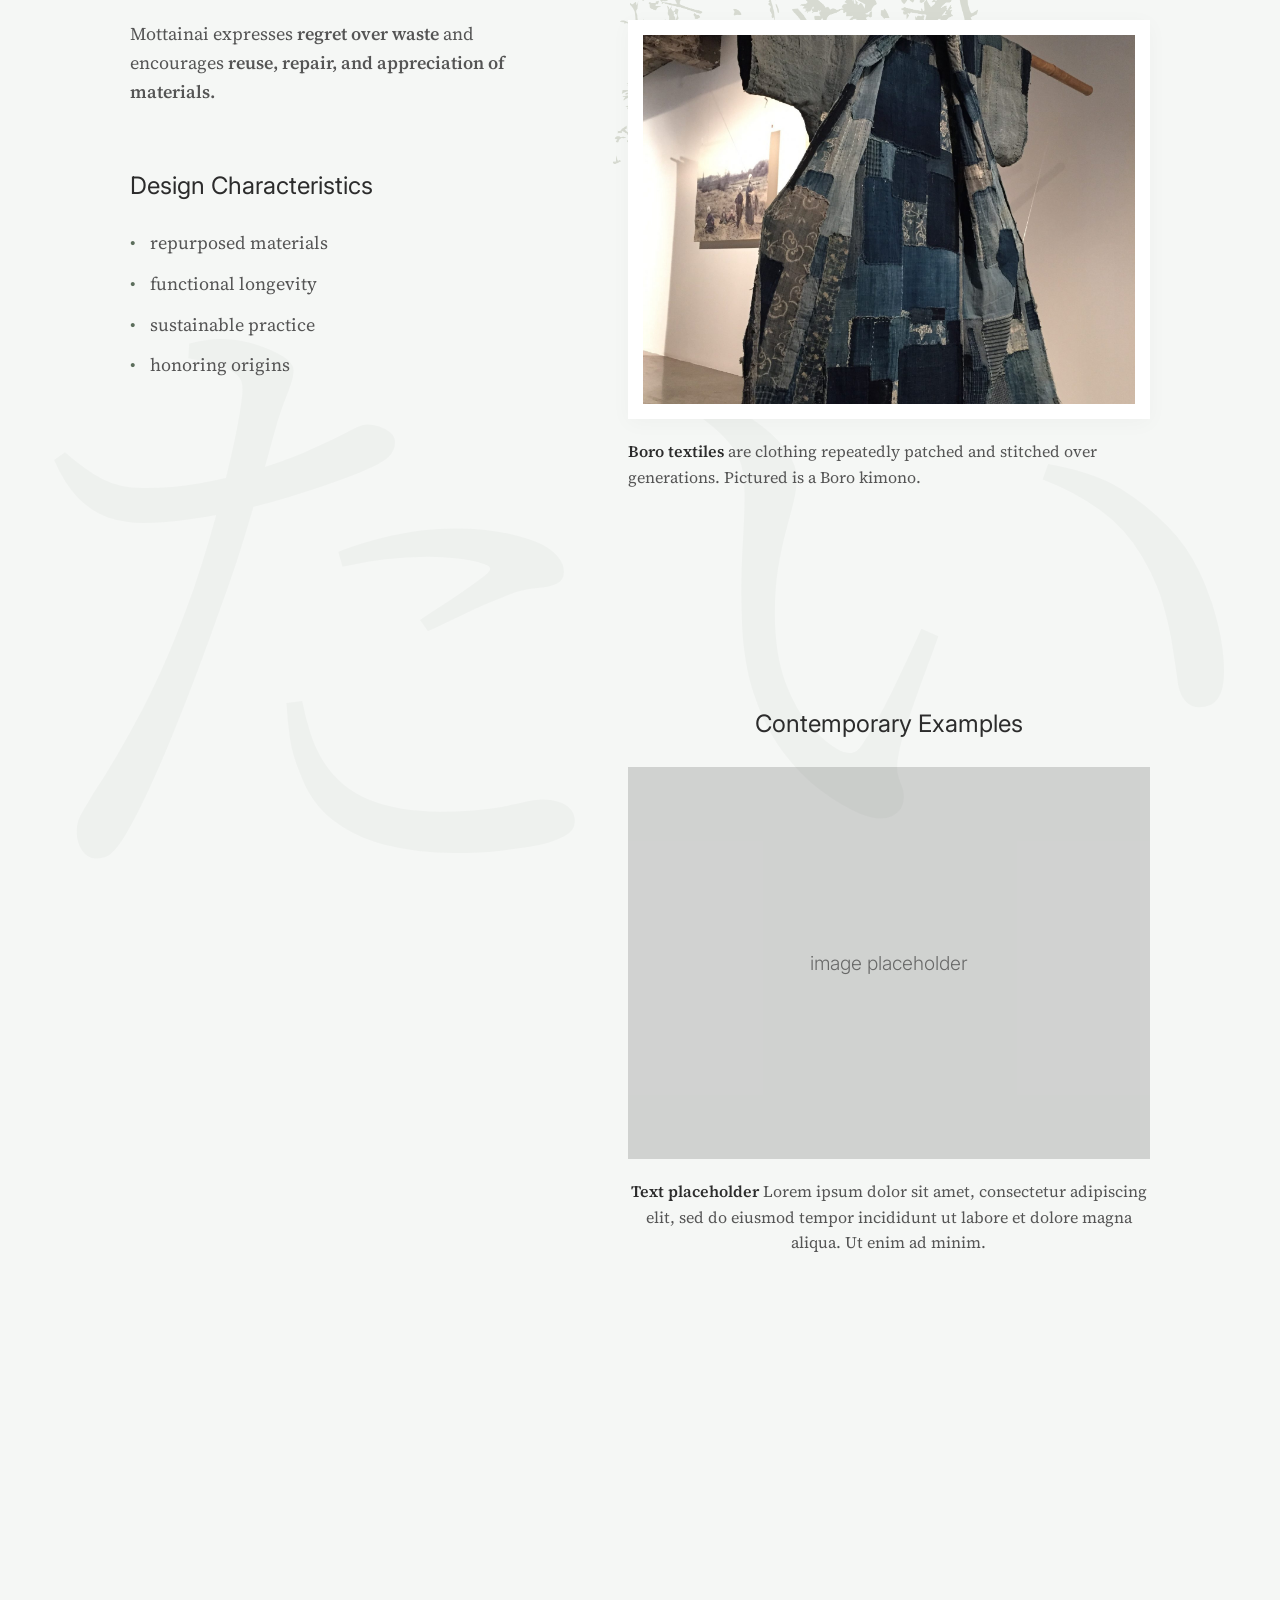
==== commit 2aa24839: "Refactor code structure for improved readability and maintainability" ====
--- a/japan-study-abroad-project/index.html
+++ b/japan-study-abroad-project/index.html
@@ -258,7 +258,7 @@
                         <figure class="image-block traditional">
                             <h3>Traditional Examples</h3>
                             <div class="img-wrapper">
-                                <img src="assets/iki-trad.jpg" alt="Geisha back perspective">
+                                <img class="img-fit-contain" src="assets/iki-trad.jpg" alt="Geisha back perspective">
                             </div>
                             <figcaption><strong>Geisha</strong> are highly trained Japanese traditional artists and performers. Representing controlled elegance, understated sensuality, refined performance.</figcaption>
                         </figure>
--- a/japan-study-abroad-project/styles.css
+++ b/japan-study-abroad-project/styles.css
@@ -169,12 +169,53 @@
    HERO SECTION
    ========================================= */
 .hero {
+    position: relative;
     min-height: 80vh;
     display: flex;
     align-items: center;
     justify-content: center;
     text-align: center;
     padding-top: var(--nav-height); /* Offset for nav */
+    overflow: hidden;
+}
+
+.hero::before {
+    content: '';
+    position: absolute;
+    top: 90%;
+    right: -15%;
+    transform: translateY(-50%);
+    width: 900px;
+    height: 900px;
+    background-image: url('assets/japan-project-graphics.png');
+    background-size: contain;
+    background-repeat: no-repeat;
+    background-position: right center;
+    opacity: 0.2;
+    z-index: 0;
+    pointer-events: none;
+}
+
+.hero::after {
+    content: '';
+    position: absolute;
+    top: -50%;
+    left: -15%;
+    width: 900px;
+    height: 900px;
+    background-image: url('assets/japan-project-graphics.png');
+    background-size: contain;
+    background-repeat: no-repeat;
+    background-position: left center;
+    opacity: 0.2;
+    z-index: 0;
+    pointer-events: none;
+    transform: rotate(180deg);
+}
+
+.hero .container {
+    position: relative;
+    z-index: 1;
 }
 
 .hero h1 {
@@ -204,6 +245,56 @@
     background-color: var(--theme-bg);
     overflow: hidden; /* Contains the large kanji */
     transition: background-color 0.8s ease;
+}
+
+/* Background PNG decorations for each section */
+.theme-wabi::before,
+.theme-ma::before,
+.theme-shibui::before,
+.theme-kanso::before,
+.theme-iki::before,
+.theme-yugen::before,
+.theme-mottainai::before {
+    content: '';
+    position: absolute;
+    top: 100px;
+    right: 1%;
+    width: 900px;
+    height: 900px;
+    background-size: contain;
+    background-repeat: no-repeat;
+    background-position: right center;
+    opacity: 0.2;
+    z-index: 0;
+    pointer-events: none;
+}
+
+.theme-wabi::before {
+    background-image: url('assets/japan-project-graphics_wabi-sabi.png');
+}
+
+.theme-ma::before {
+    background-image: url('assets/japan-project-graphics_ma.png');
+}
+
+.theme-shibui::before {
+    background-image: url('assets/japan-project-graphics_shibui.png');
+}
+
+.theme-kanso::before {
+    background-image: url('assets/japan-project-graphics_kanso.png');
+}
+
+.theme-iki::before {
+    background-image: url('assets/japan-project-graphics_iki.png');
+}
+
+.theme-yugen::before {
+    background-image: url('assets/japan-project-graphics_yugen.png');
+}
+
+.theme-mottainai::before {
+    background-image: url('assets/japan-project-graphics_mottainai.png');
 }
 
 /* Background Kanji typography system */
@@ -335,6 +426,14 @@
     aspect-ratio: 4/3;
     display: block;
     mix-blend-mode: multiply; /* Helps ground images in their bg */
+}
+
+.img-wrapper img.img-fit-contain {
+    width: 90%;
+    height: auto;
+    margin: 0 auto;
+    object-fit: contain;
+    mix-blend-mode: normal;
 }
 
 /* Placeholder for Contemporary Sections */
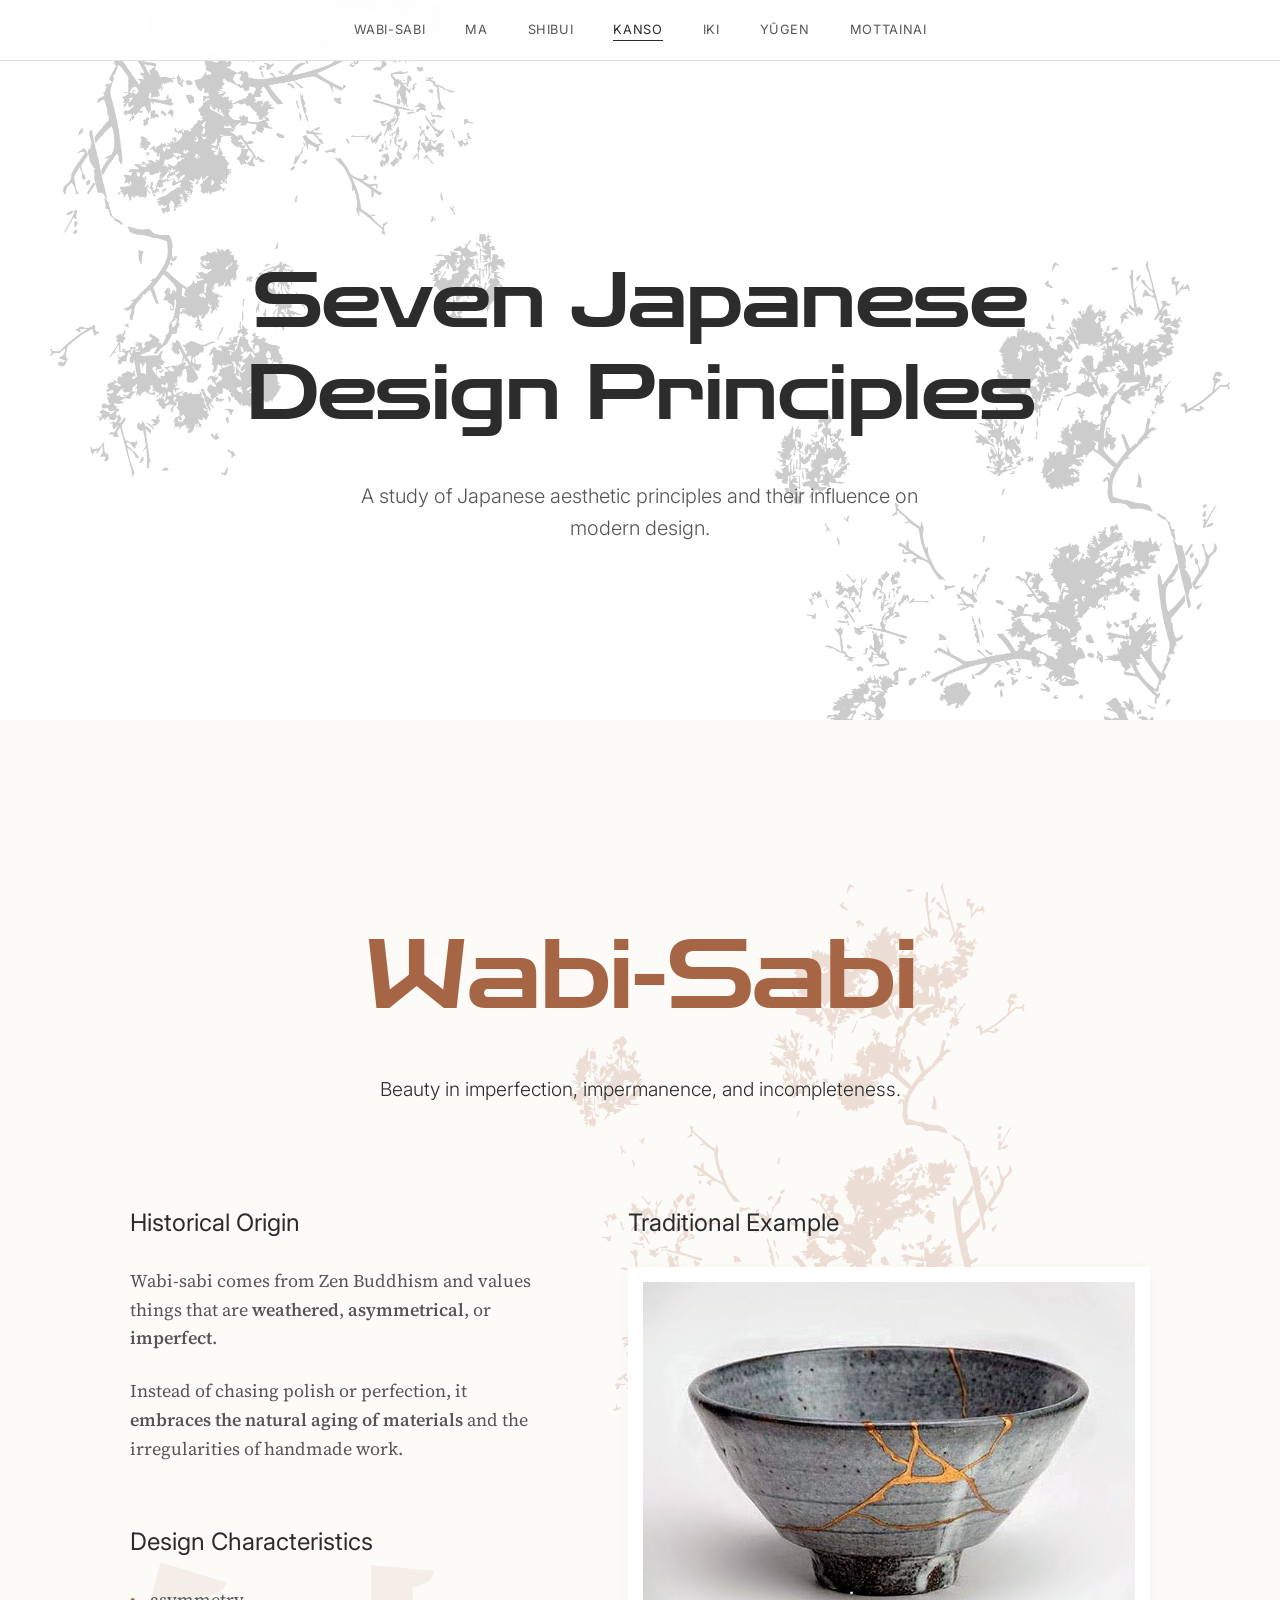
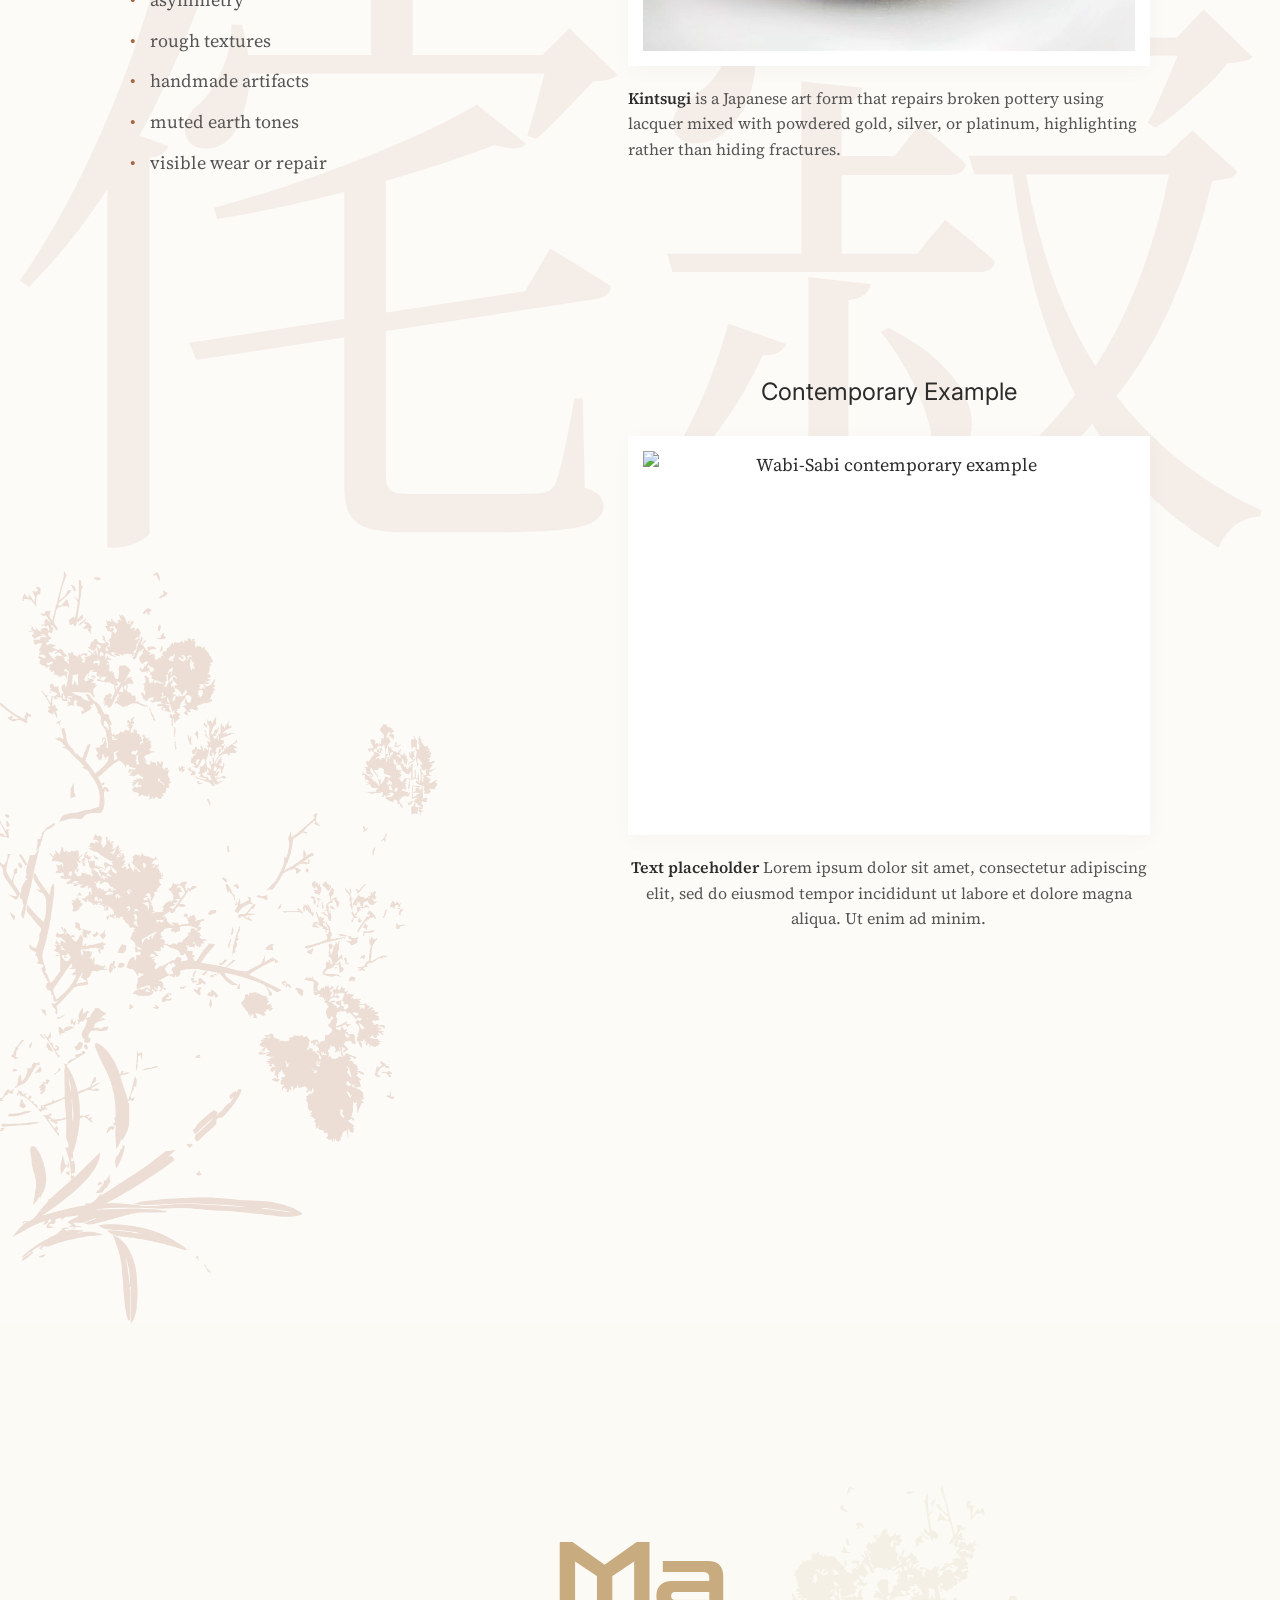
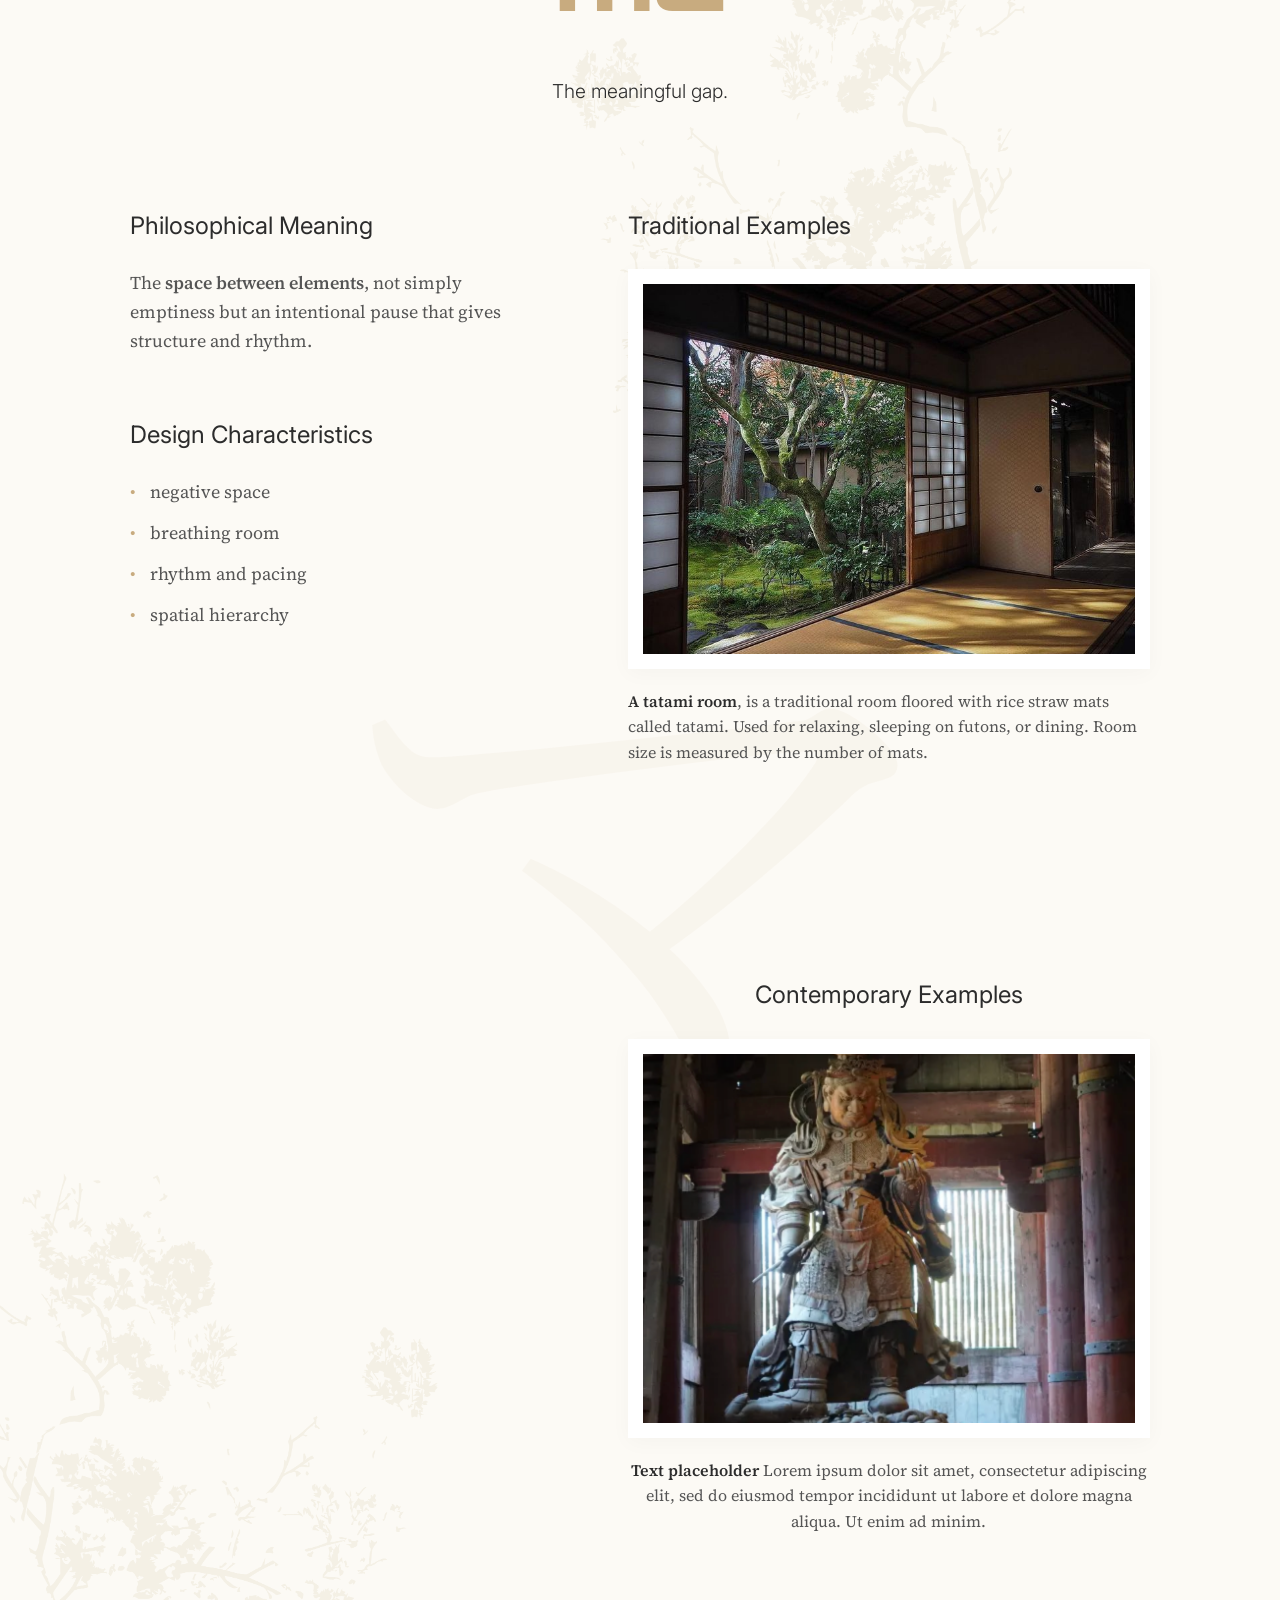
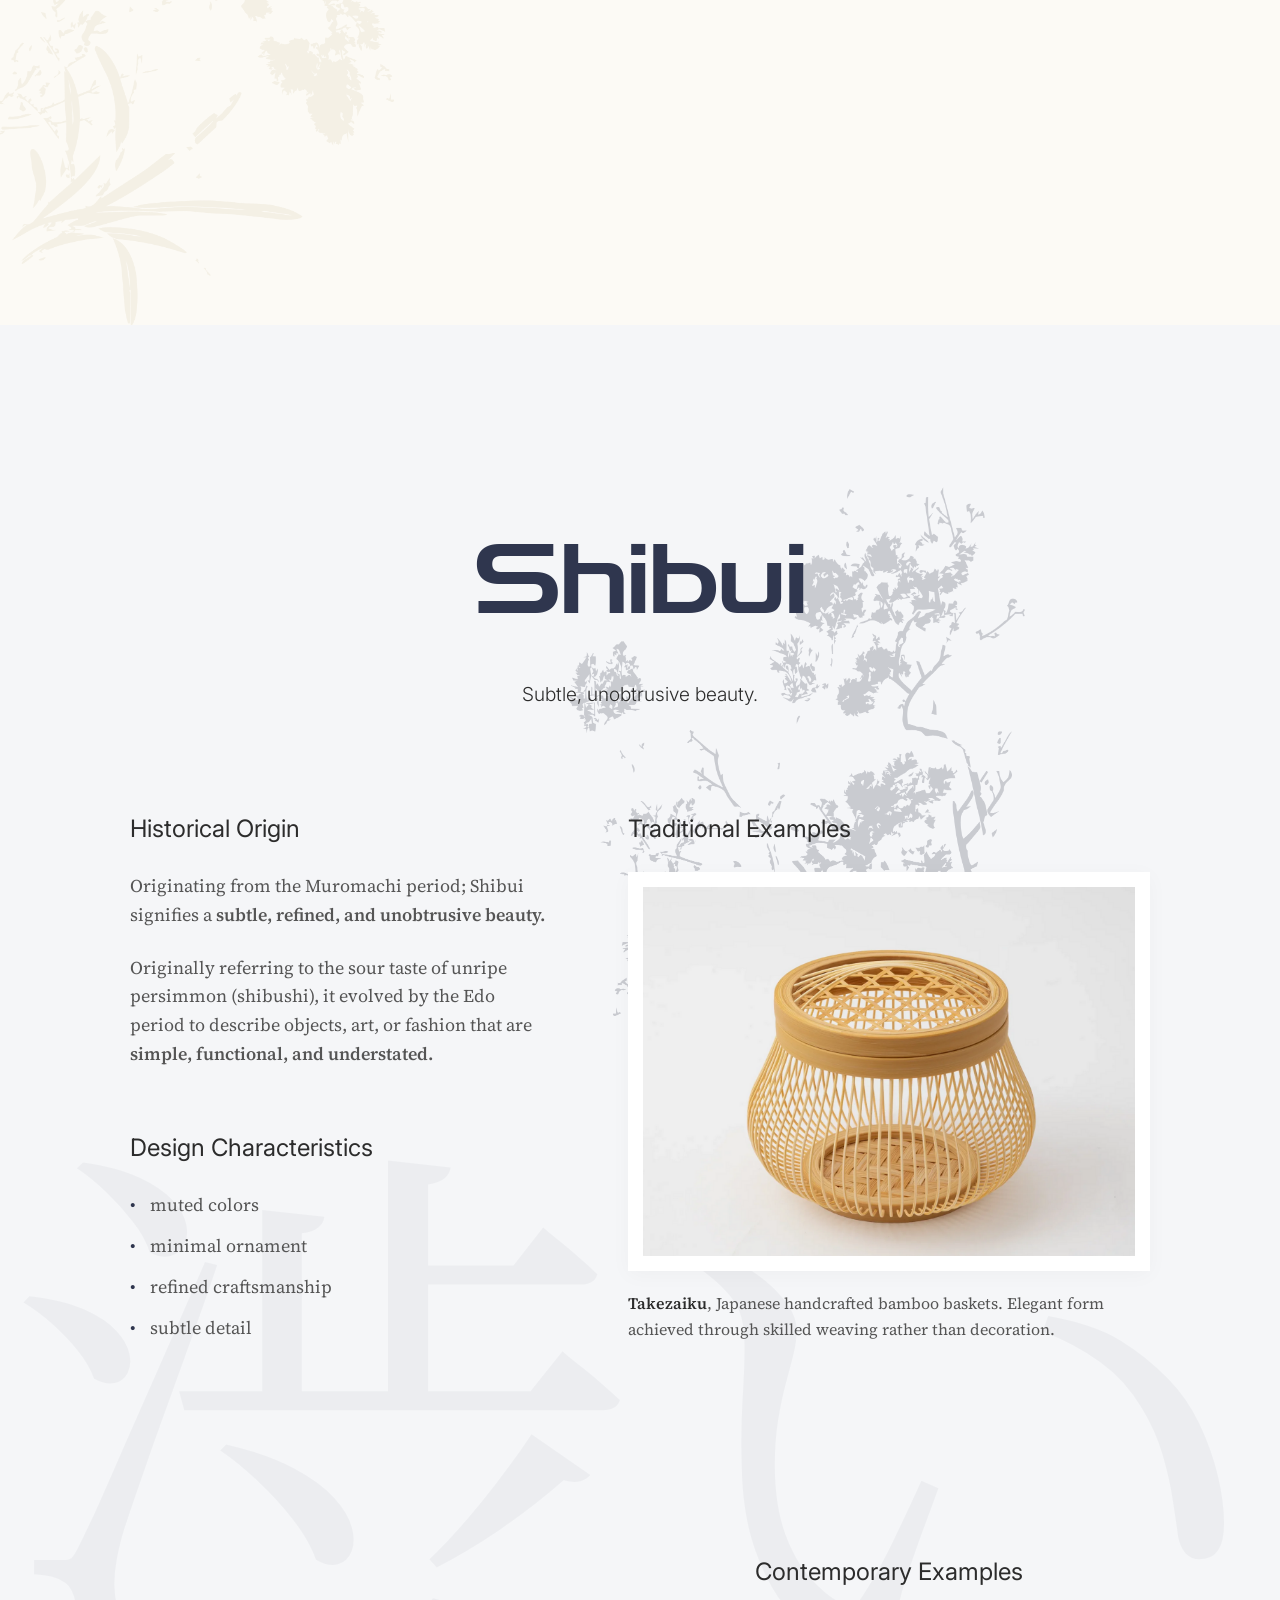
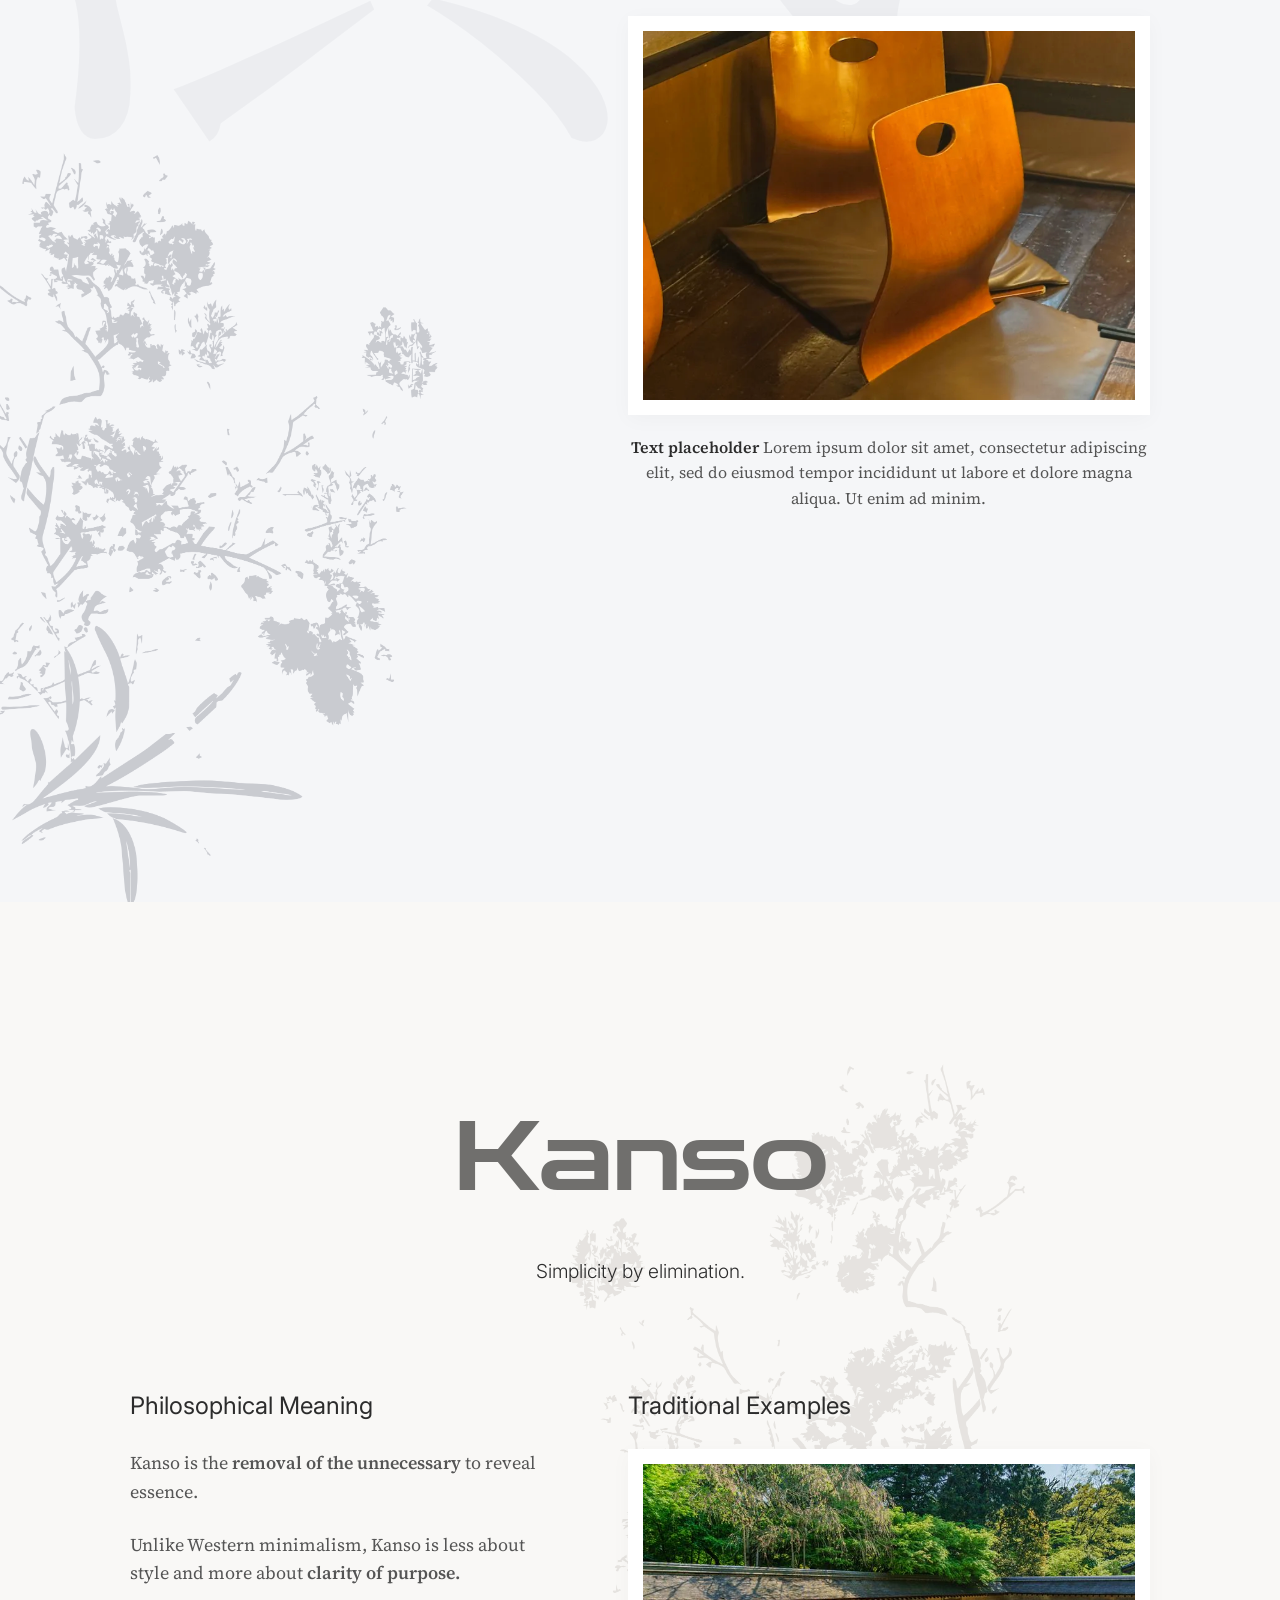
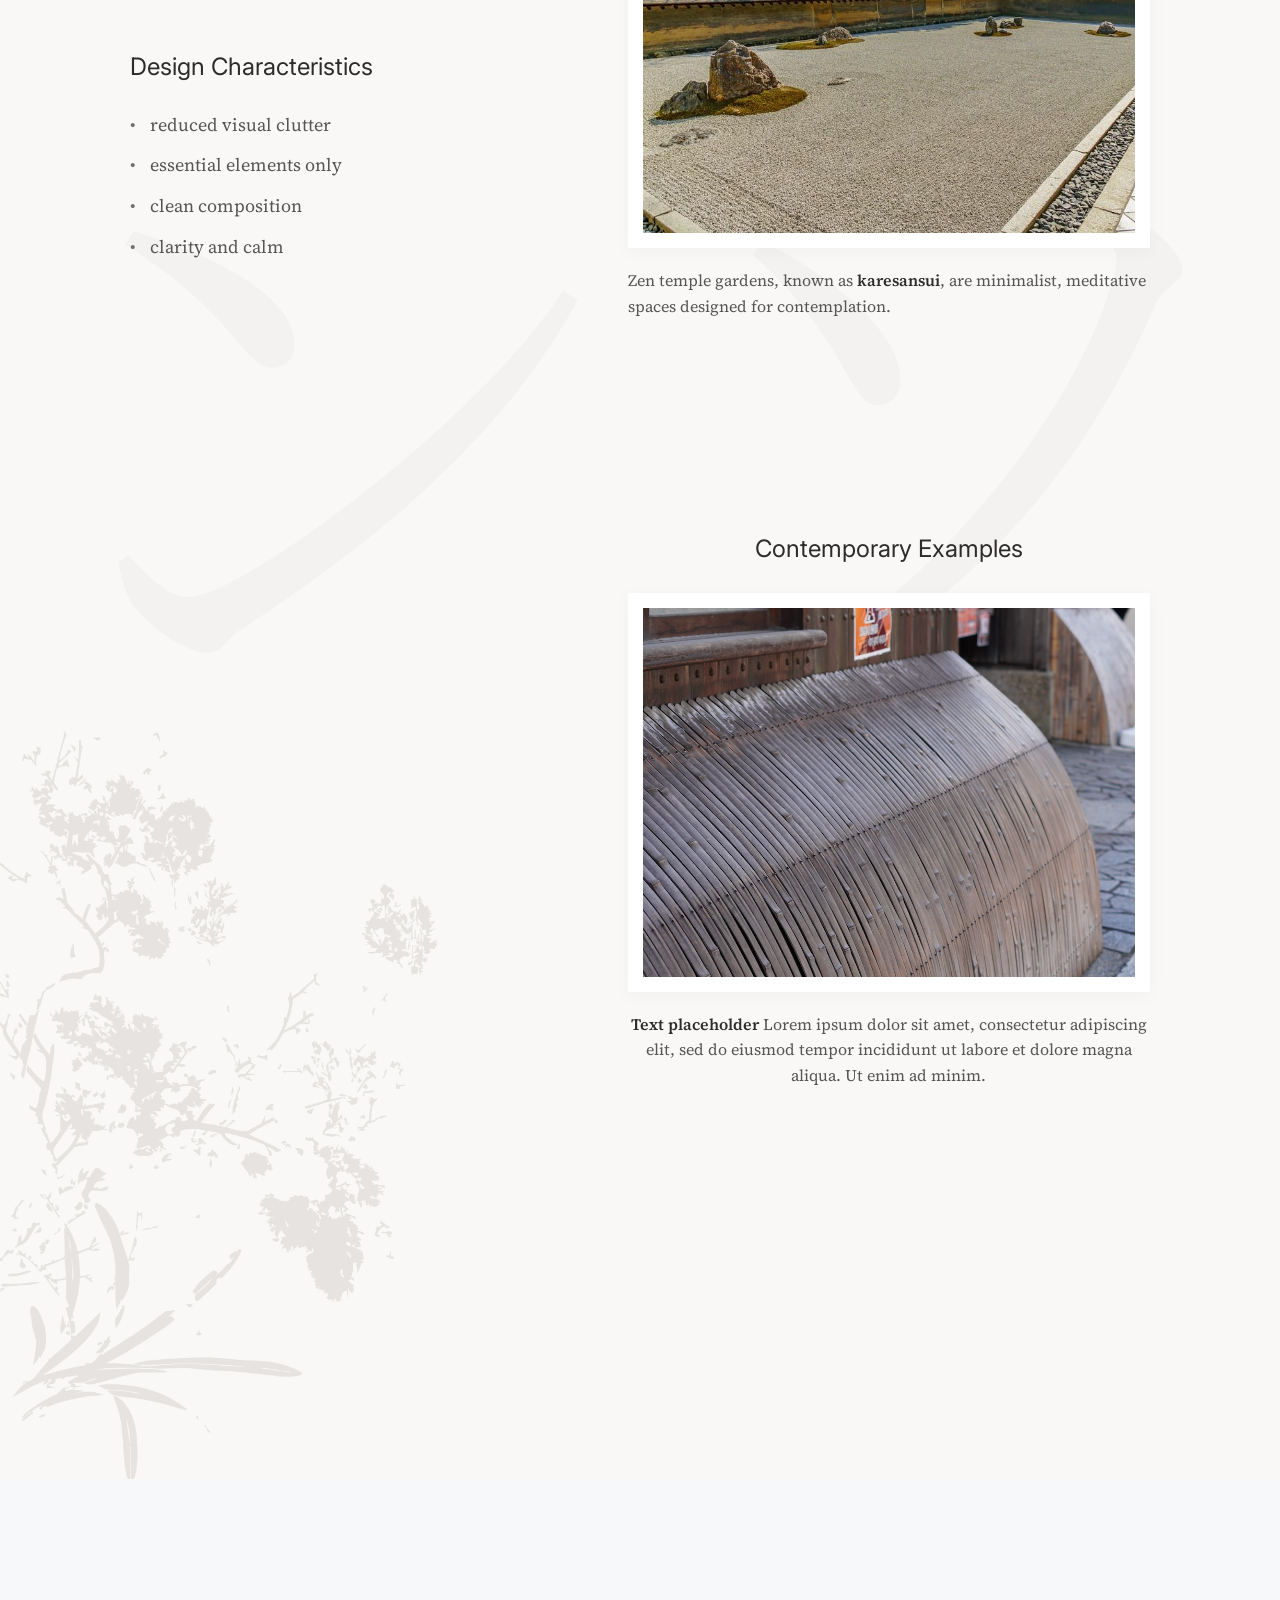
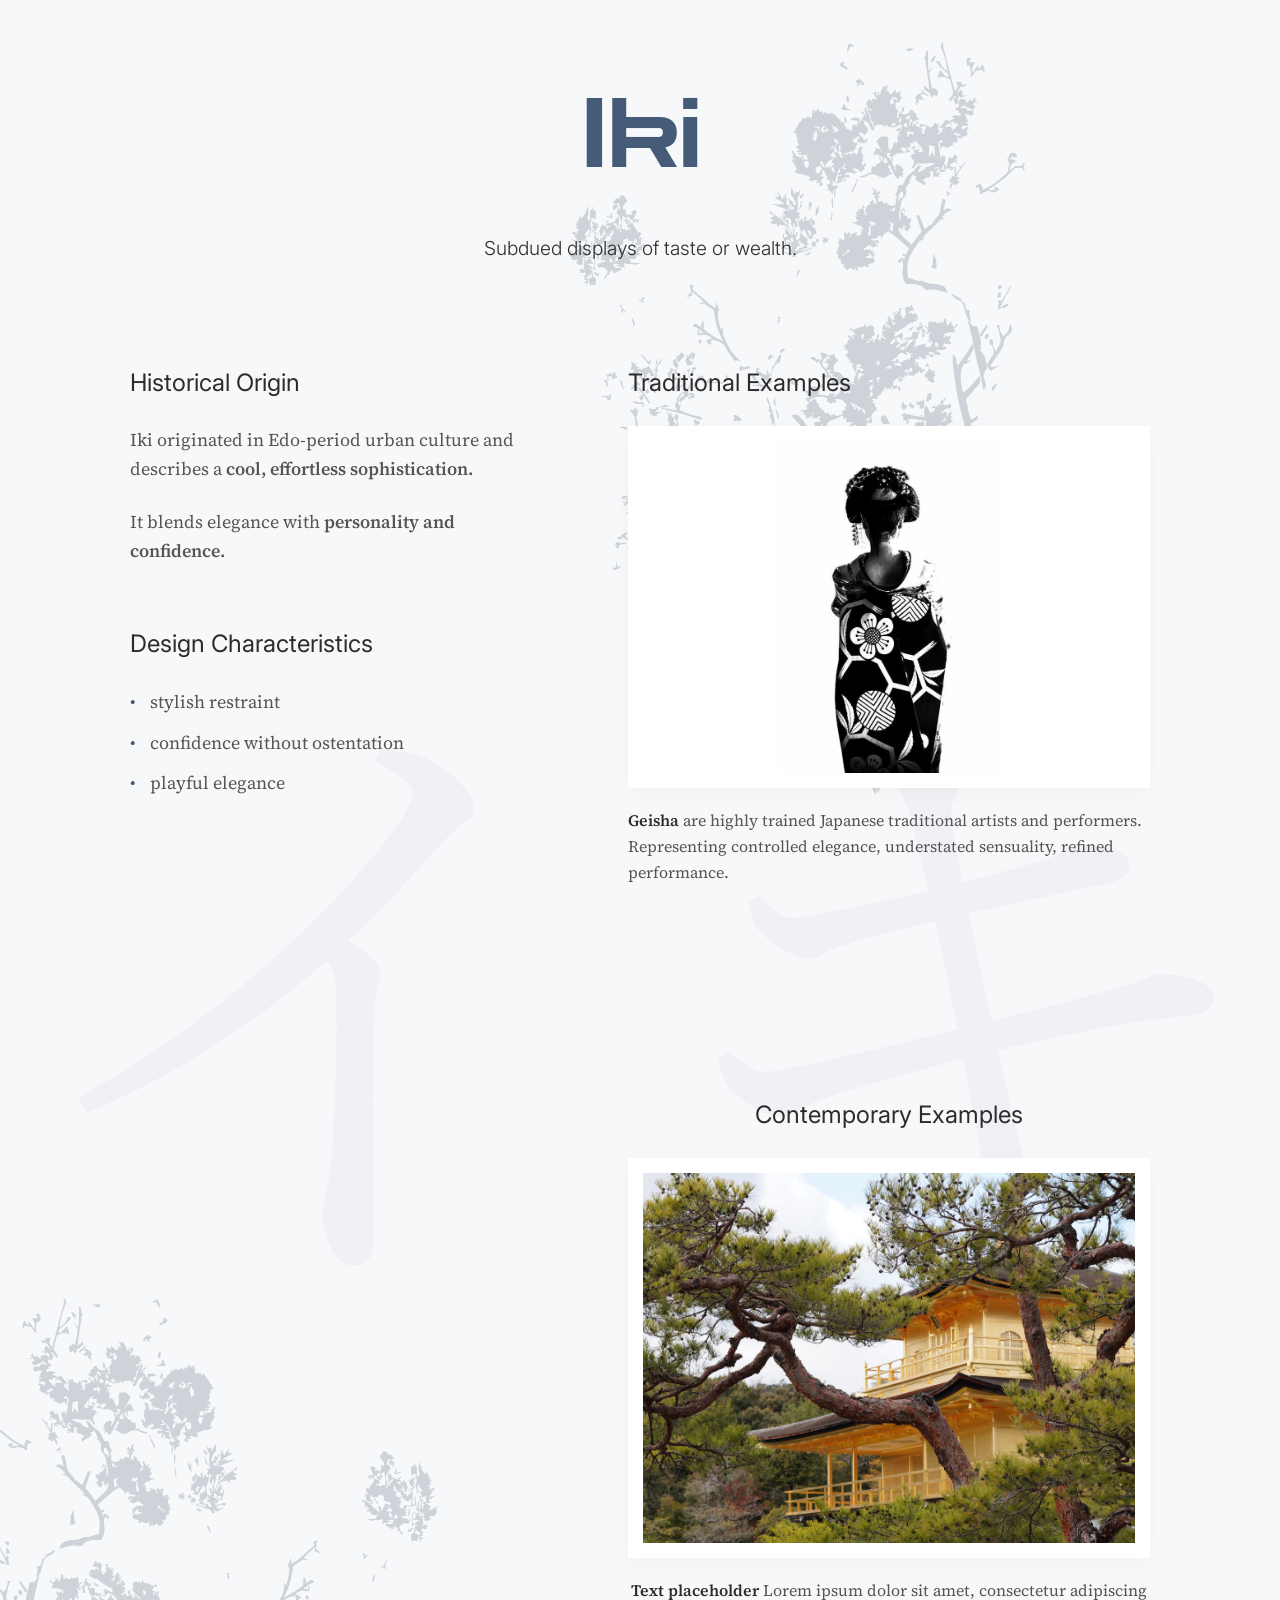
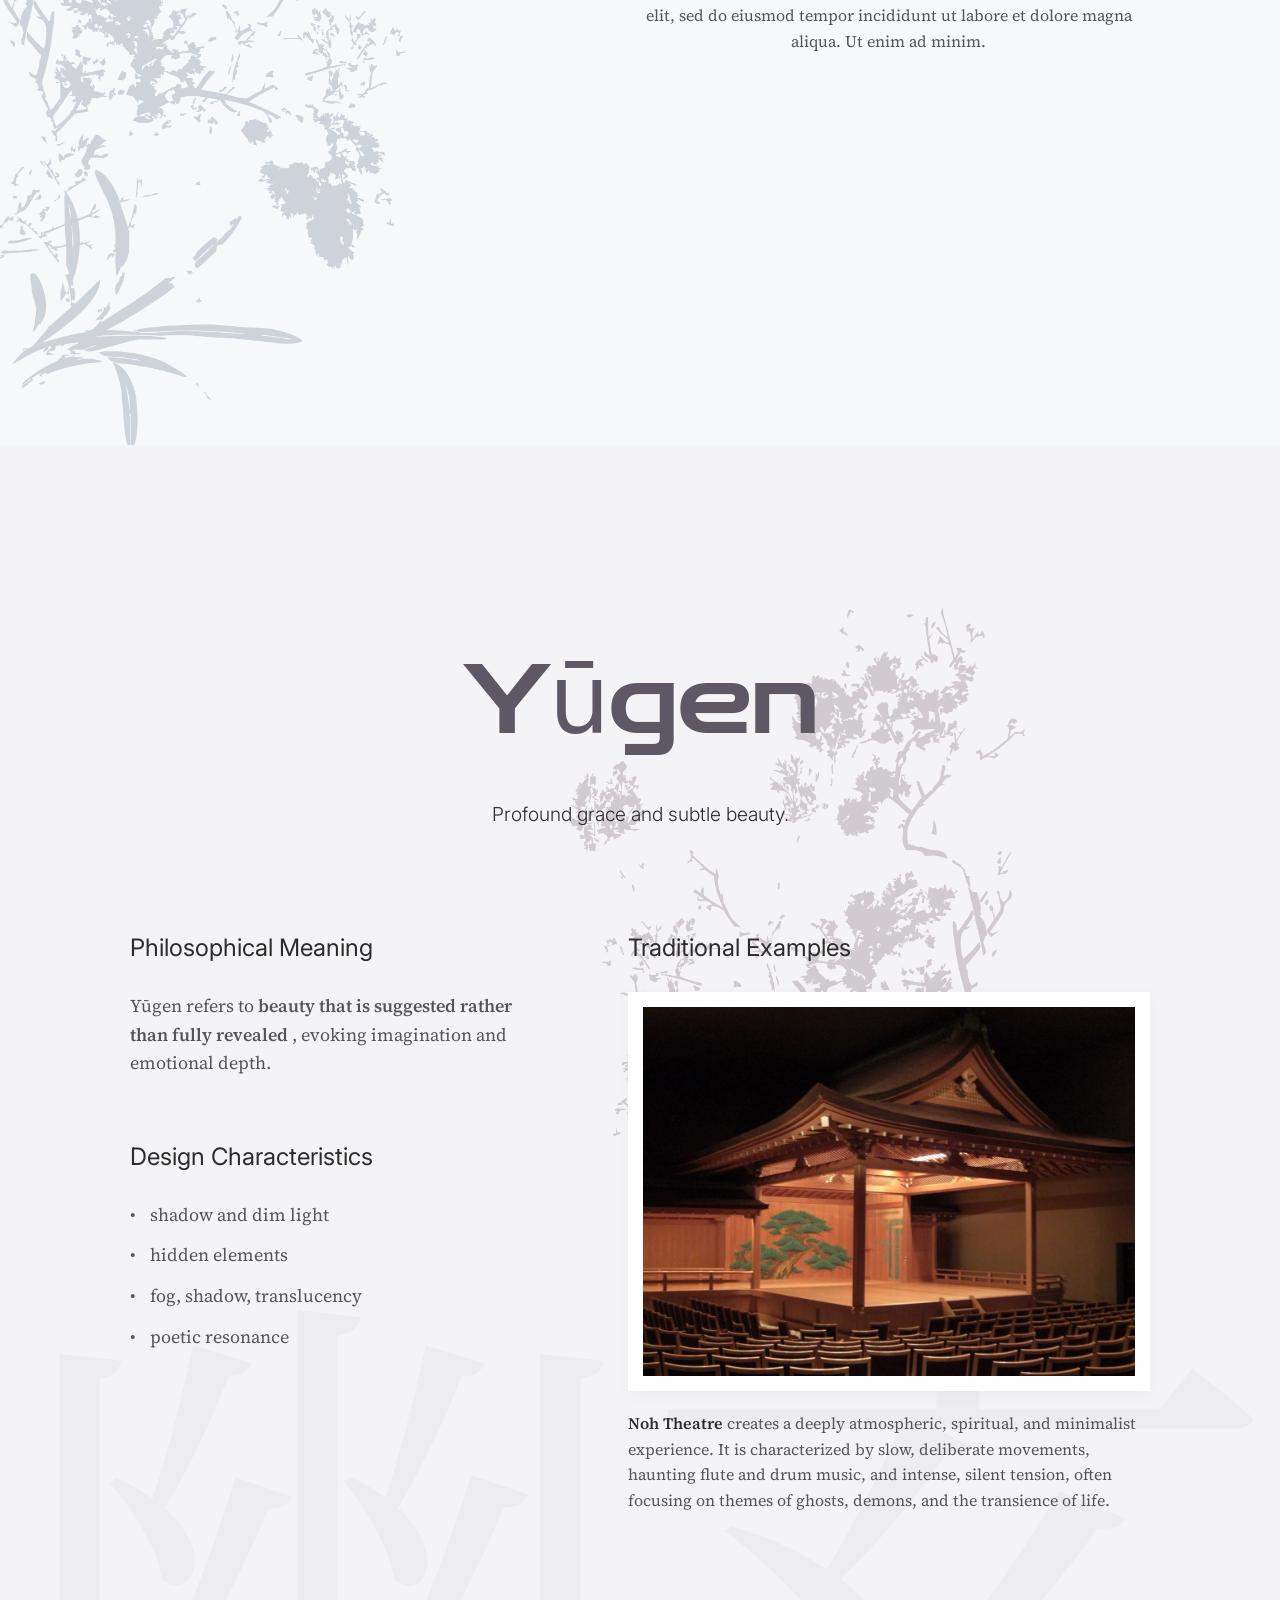
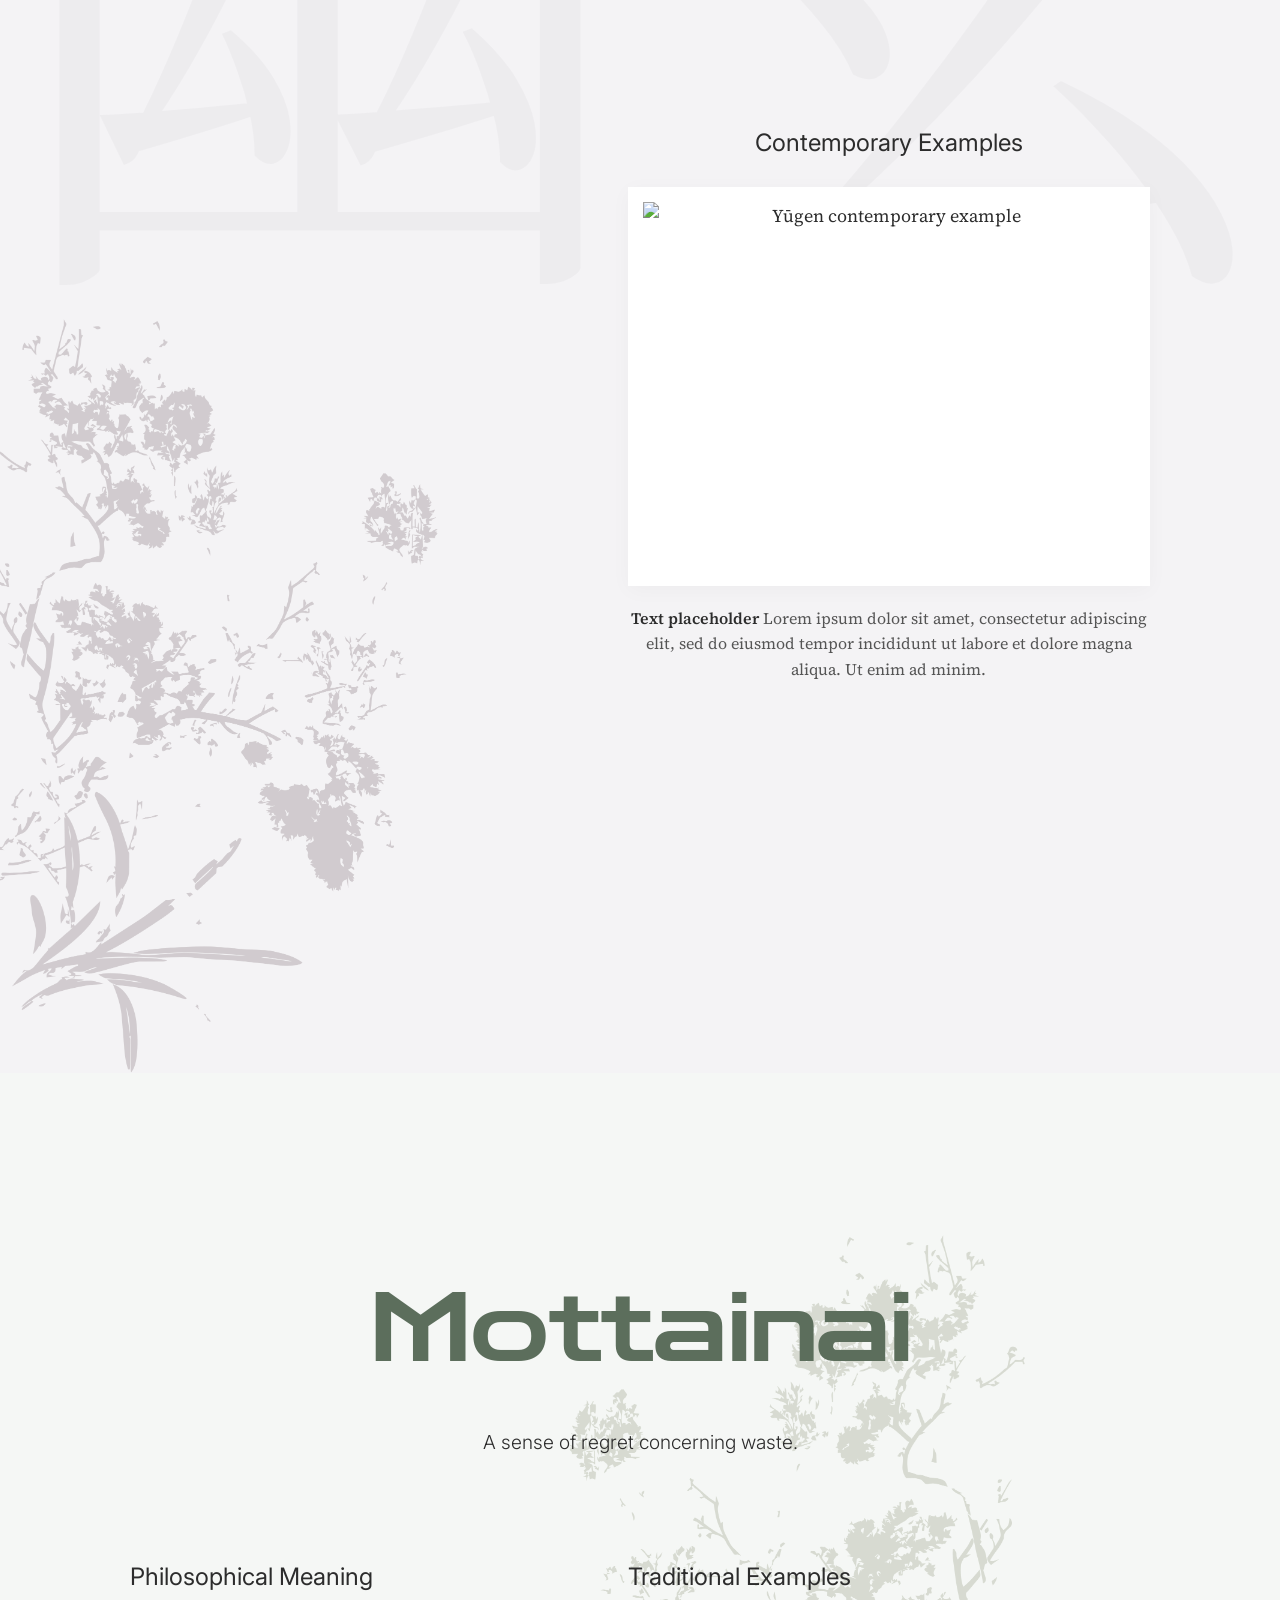
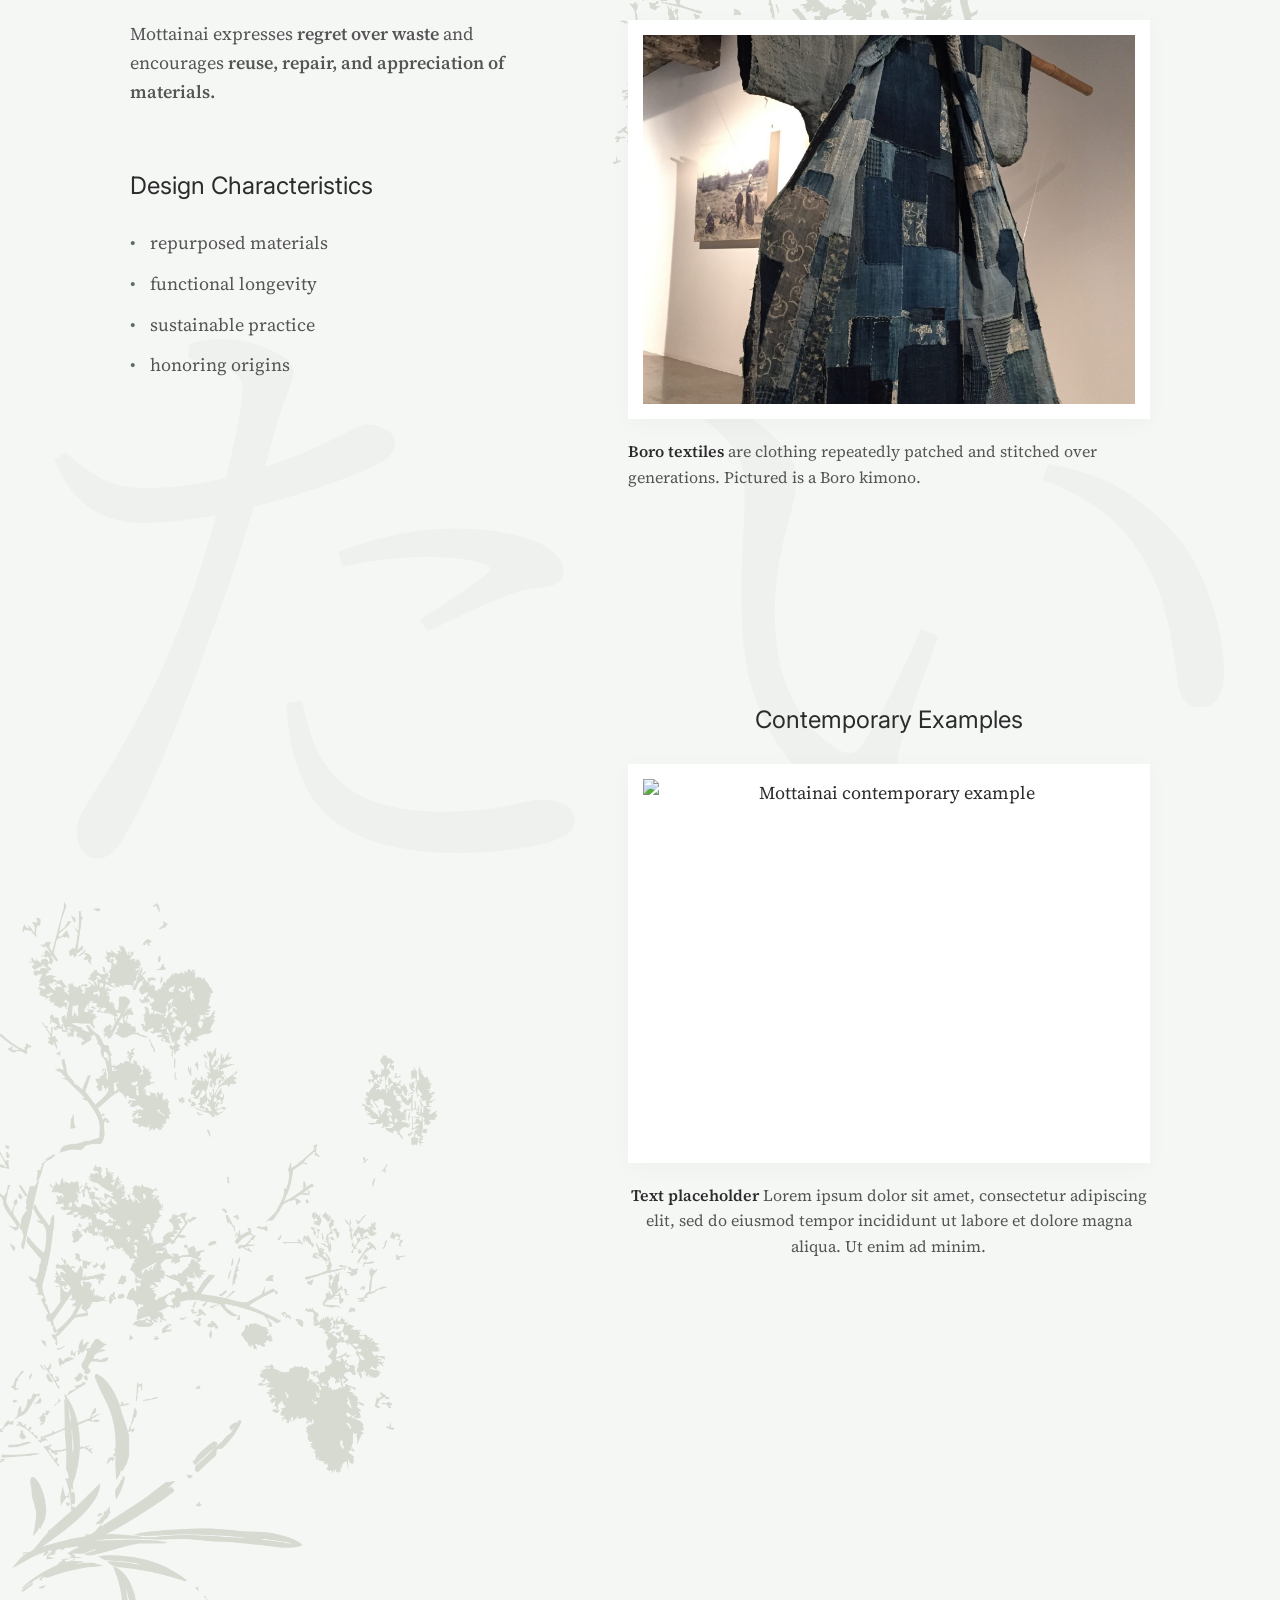
==== commit 96938178: "Replace image placeholders in correct directory" ====
--- a/japan-study-abroad-project/index.html
+++ b/japan-study-abroad-project/index.html
@@ -71,8 +71,8 @@
 
                         <figure class="image-block contemporary">
                             <h3>Contemporary Example</h3>
-                            <div class="img-placeholder">
-                                <span>image placeholder</span>
+                            <div class="img-wrapper">
+                                <img src="images/wabi-sabi-photo.JPG" alt="Wabi-Sabi contemporary example">
                             </div>
                             <figcaption><strong>Text placeholder</strong> Lorem ipsum dolor sit amet, consectetur adipiscing elit, sed do eiusmod tempor incididunt ut labore et dolore magna aliqua. Ut enim ad minim.</figcaption>
                         </figure>
@@ -119,8 +119,8 @@
 
                         <figure class="image-block contemporary">
                             <h3>Contemporary Examples</h3>
-                            <div class="img-placeholder">
-                                <span>image placeholder</span>
+                            <div class="img-wrapper">
+                                <img src="images/ma-photo.png" alt="Ma contemporary example">
                             </div>
                             <figcaption><strong>Text placeholder</strong> Lorem ipsum dolor sit amet, consectetur adipiscing elit, sed do eiusmod tempor incididunt ut labore et dolore magna aliqua. Ut enim ad minim.</figcaption>
                         </figure>
@@ -168,8 +168,8 @@
 
                         <figure class="image-block contemporary">
                             <h3>Contemporary Examples</h3>
-                            <div class="img-placeholder">
-                                <span>image placeholder</span>
+                            <div class="img-wrapper">
+                                <img src="images/shibui-photo.png" alt="Shibui contemporary example">
                             </div>
                             <figcaption><strong>Text placeholder</strong> Lorem ipsum dolor sit amet, consectetur adipiscing elit, sed do eiusmod tempor incididunt ut labore et dolore magna aliqua. Ut enim ad minim.</figcaption>
                         </figure>
@@ -217,8 +217,8 @@
 
                         <figure class="image-block contemporary">
                             <h3>Contemporary Examples</h3>
-                            <div class="img-placeholder">
-                                <span>image placeholder</span>
+                            <div class="img-wrapper">
+                                <img src="images/kanso-photo.png" alt="Kanso contemporary example">
                             </div>
                             <figcaption><strong>Text placeholder</strong> Lorem ipsum dolor sit amet, consectetur adipiscing elit, sed do eiusmod tempor incididunt ut labore et dolore magna aliqua. Ut enim ad minim.</figcaption>
                         </figure>
@@ -265,8 +265,8 @@
 
                         <figure class="image-block contemporary">
                             <h3>Contemporary Examples</h3>
-                            <div class="img-placeholder">
-                                <span>image placeholder</span>
+                            <div class="img-wrapper">
+                                <img src="images/iki-photo.png" alt="Iki contemporary example">
                             </div>
                             <figcaption><strong>Text placeholder</strong> Lorem ipsum dolor sit amet, consectetur adipiscing elit, sed do eiusmod tempor incididunt ut labore et dolore magna aliqua. Ut enim ad minim.</figcaption>
                         </figure>
@@ -313,8 +313,8 @@
 
                         <figure class="image-block contemporary">
                             <h3>Contemporary Examples</h3>
-                            <div class="img-placeholder">
-                                <span>image placeholder</span>
+                            <div class="img-wrapper">
+                                <img src="images/yugen-photo.JPG" alt="Yūgen contemporary example">
                             </div>
                             <figcaption><strong>Text placeholder</strong> Lorem ipsum dolor sit amet, consectetur adipiscing elit, sed do eiusmod tempor incididunt ut labore et dolore magna aliqua. Ut enim ad minim.</figcaption>
                         </figure>
@@ -361,8 +361,8 @@
 
                         <figure class="image-block contemporary">
                             <h3>Contemporary Examples</h3>
-                            <div class="img-placeholder">
-                                <span>image placeholder</span>
+                            <div class="img-wrapper">
+                                <img src="images/mottainai-photo.JPG" alt="Mottainai contemporary example">
                             </div>
                             <figcaption><strong>Text placeholder</strong> Lorem ipsum dolor sit amet, consectetur adipiscing elit, sed do eiusmod tempor incididunt ut labore et dolore magna aliqua. Ut enim ad minim.</figcaption>
                         </figure>
--- a/japan-study-abroad-project/styles.css
+++ b/japan-study-abroad-project/styles.css
@@ -297,6 +297,56 @@
     background-image: url('assets/japan-project-graphics_mottainai.png');
 }
 
+/* PNG decorations next to contemporary image blocks */
+.theme-wabi .image-block.contemporary::after,
+.theme-ma .image-block.contemporary::after,
+.theme-shibui .image-block.contemporary::after,
+.theme-kanso .image-block.contemporary::after,
+.theme-iki .image-block.contemporary::after,
+.theme-yugen .image-block.contemporary::after,
+.theme-mottainai .image-block.contemporary::after {
+    content: '';
+    position: absolute;
+    left: -350px;
+    top: 90%;
+    transform: translateY(-50%) scaleX(-1);
+    width: 900px;
+    height: 900px;
+    background-size: contain;
+    background-repeat: no-repeat;
+    background-position: center;
+    opacity: 0.2;
+    pointer-events: none;
+}
+
+.theme-wabi .image-block.contemporary::after {
+    background-image: url('assets/japan-project-graphics_wabi-sabi.png');
+}
+
+.theme-ma .image-block.contemporary::after {
+    background-image: url('assets/japan-project-graphics_ma.png');
+}
+
+.theme-shibui .image-block.contemporary::after {
+    background-image: url('assets/japan-project-graphics_shibui.png');
+}
+
+.theme-kanso .image-block.contemporary::after {
+    background-image: url('assets/japan-project-graphics_kanso.png');
+}
+
+.theme-iki .image-block.contemporary::after {
+    background-image: url('assets/japan-project-graphics_iki.png');
+}
+
+.theme-yugen .image-block.contemporary::after {
+    background-image: url('assets/japan-project-graphics_yugen.png');
+}
+
+.theme-mottainai .image-block.contemporary::after {
+    background-image: url('assets/japan-project-graphics_mottainai.png');
+}
+
 /* Background Kanji typography system */
 .bg-kanji {
     font-family: var(--font-display);
@@ -466,6 +516,71 @@
 }
 
 /* =========================================
+   IMAGE MODAL
+   ========================================= */
+body.modal-open {
+    overflow: hidden;
+}
+
+.image-modal {
+    position: fixed;
+    inset: 0;
+    display: none;
+    z-index: 1000;
+}
+
+.image-modal.is-open {
+    display: block;
+}
+
+.image-modal__backdrop {
+    position: absolute;
+    inset: 0;
+    background: rgba(15, 15, 15, 0.86);
+}
+
+.image-modal__dialog {
+    position: relative;
+    z-index: 1;
+    width: min(92vw, 1200px);
+    height: min(90vh, 900px);
+    margin: 5vh auto;
+    display: flex;
+    align-items: center;
+    justify-content: center;
+}
+
+.image-modal__img {
+    max-width: 100%;
+    max-height: 100%;
+    display: block;
+    object-fit: contain;
+    border: 10px solid #ffffff;
+    box-shadow: 0 24px 60px rgba(0, 0, 0, 0.35);
+    background: #ffffff;
+}
+
+.image-modal__close {
+    position: absolute;
+    top: -10px;
+    right: -10px;
+    width: 44px;
+    height: 44px;
+    border: 0;
+    border-radius: 999px;
+    background: #ffffff;
+    color: #1f1f1f;
+    font-size: 2rem;
+    line-height: 1;
+    cursor: pointer;
+    box-shadow: 0 8px 24px rgba(0, 0, 0, 0.25);
+}
+
+.img-wrapper img {
+    cursor: zoom-in;
+}
+
+/* =========================================
    CLOSING REFLECTION & FOOTER
    ========================================= */
 .closing-reflection {
@@ -531,4 +646,19 @@
     .bg-kanji {
         font-size: clamp(15rem, 80vw, 30rem);
     }
-}
+
+    .image-modal__dialog {
+        width: 94vw;
+        height: 88vh;
+        margin: 6vh auto;
+    }
+
+    .image-modal__img {
+        border-width: 6px;
+    }
+
+    .image-modal__close {
+        top: -14px;
+        right: -2px;
+    }
+}
